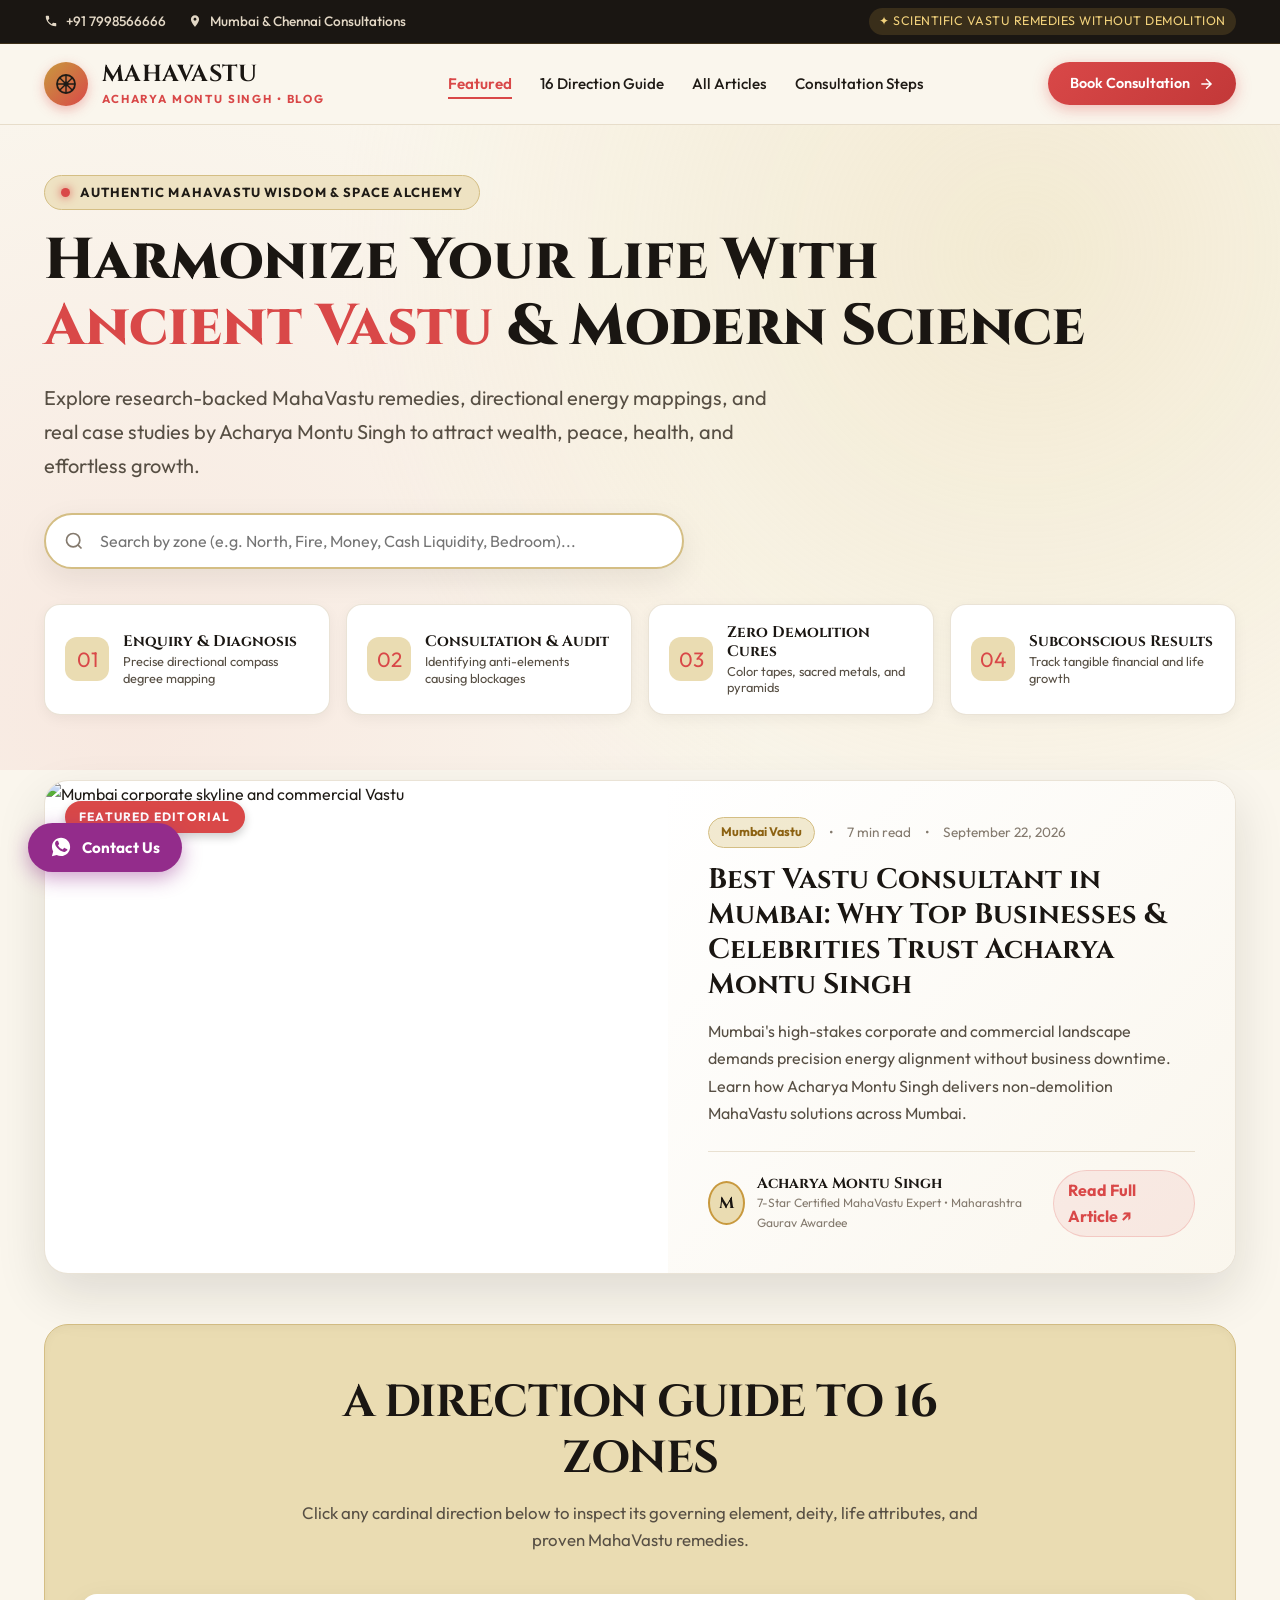
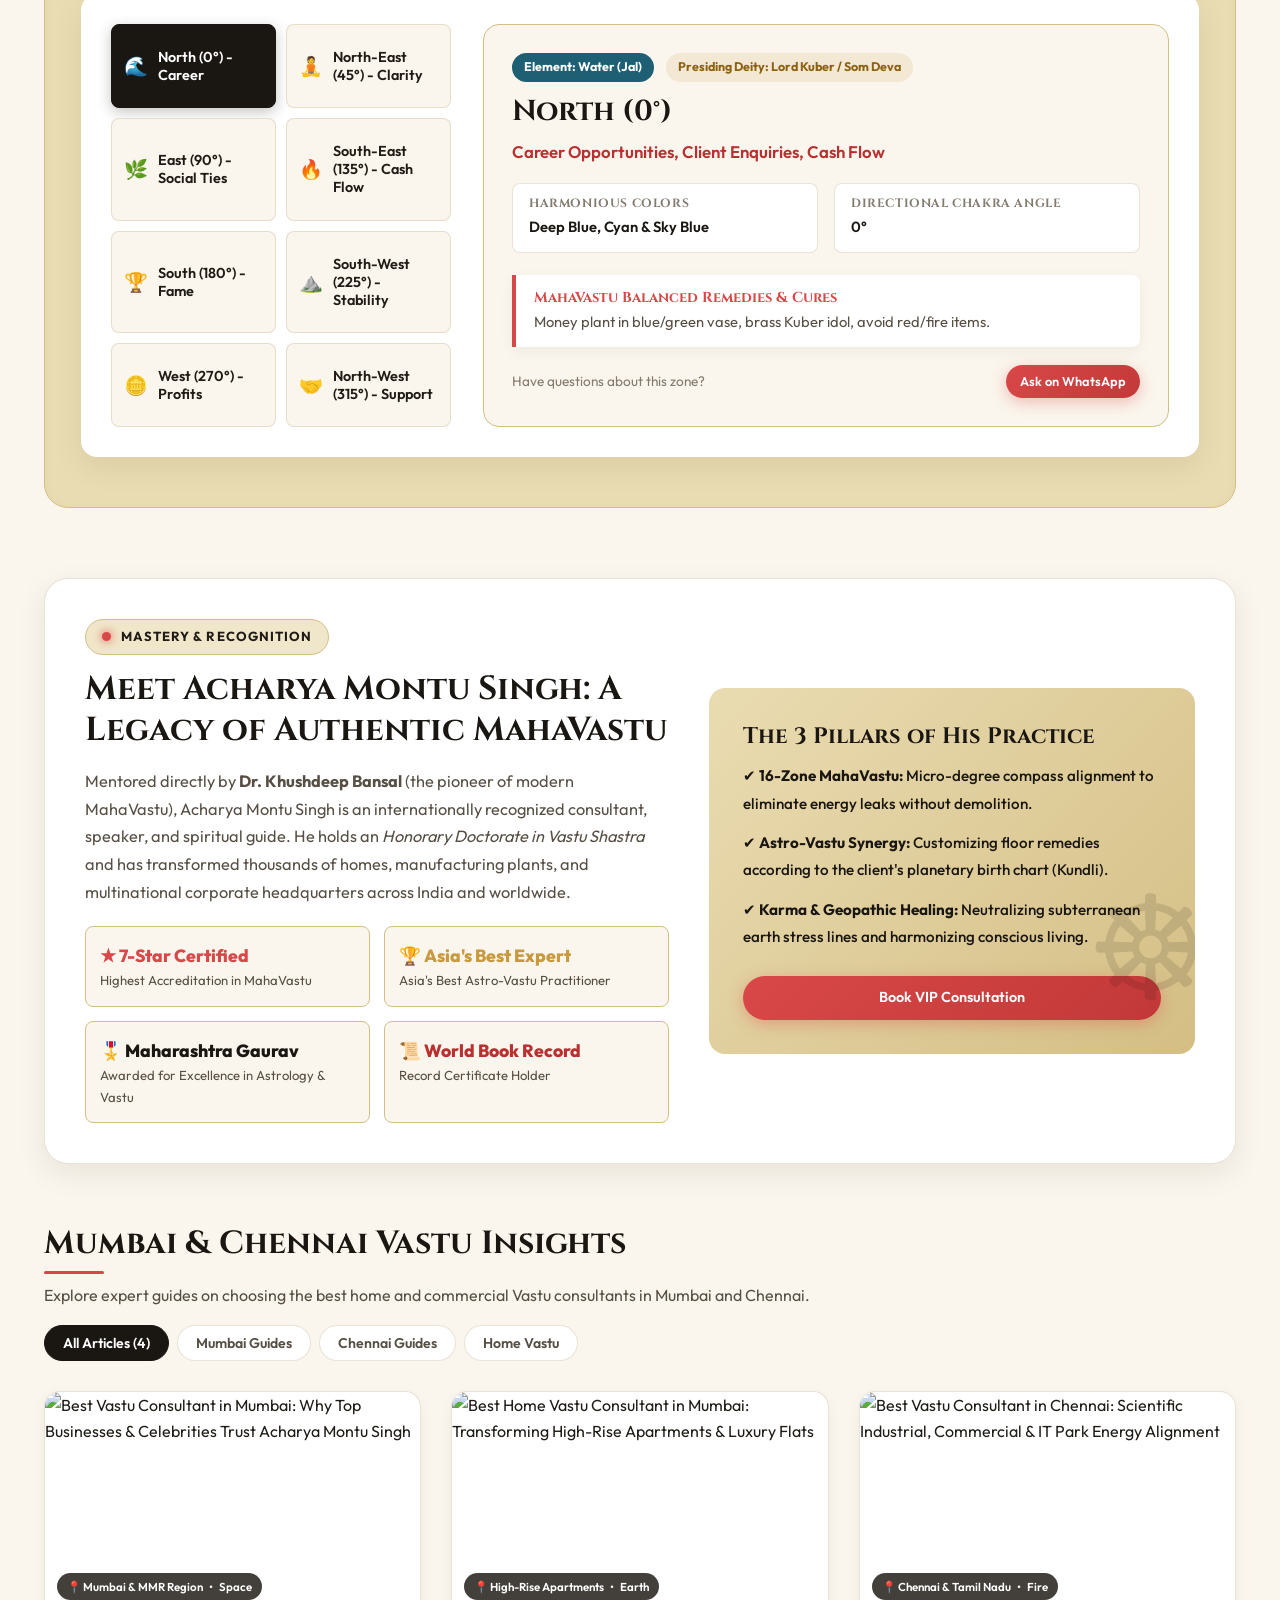
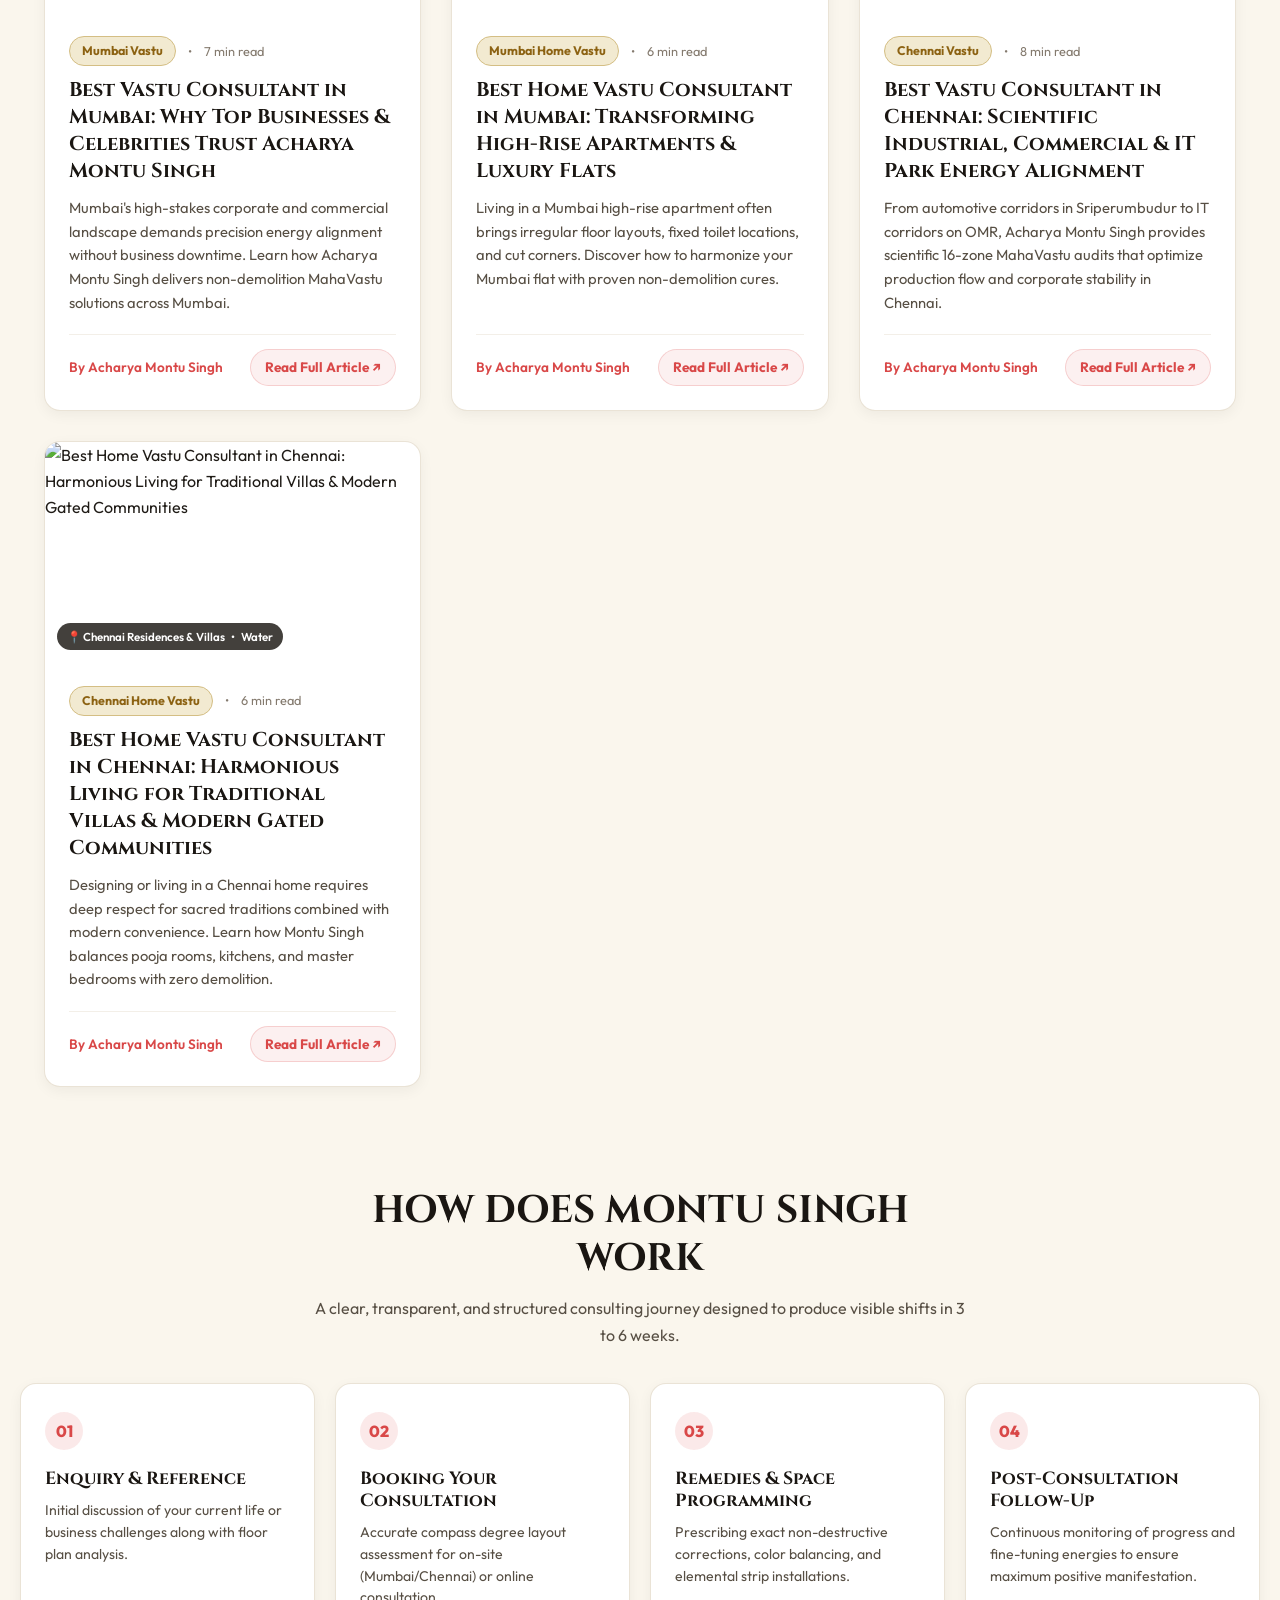
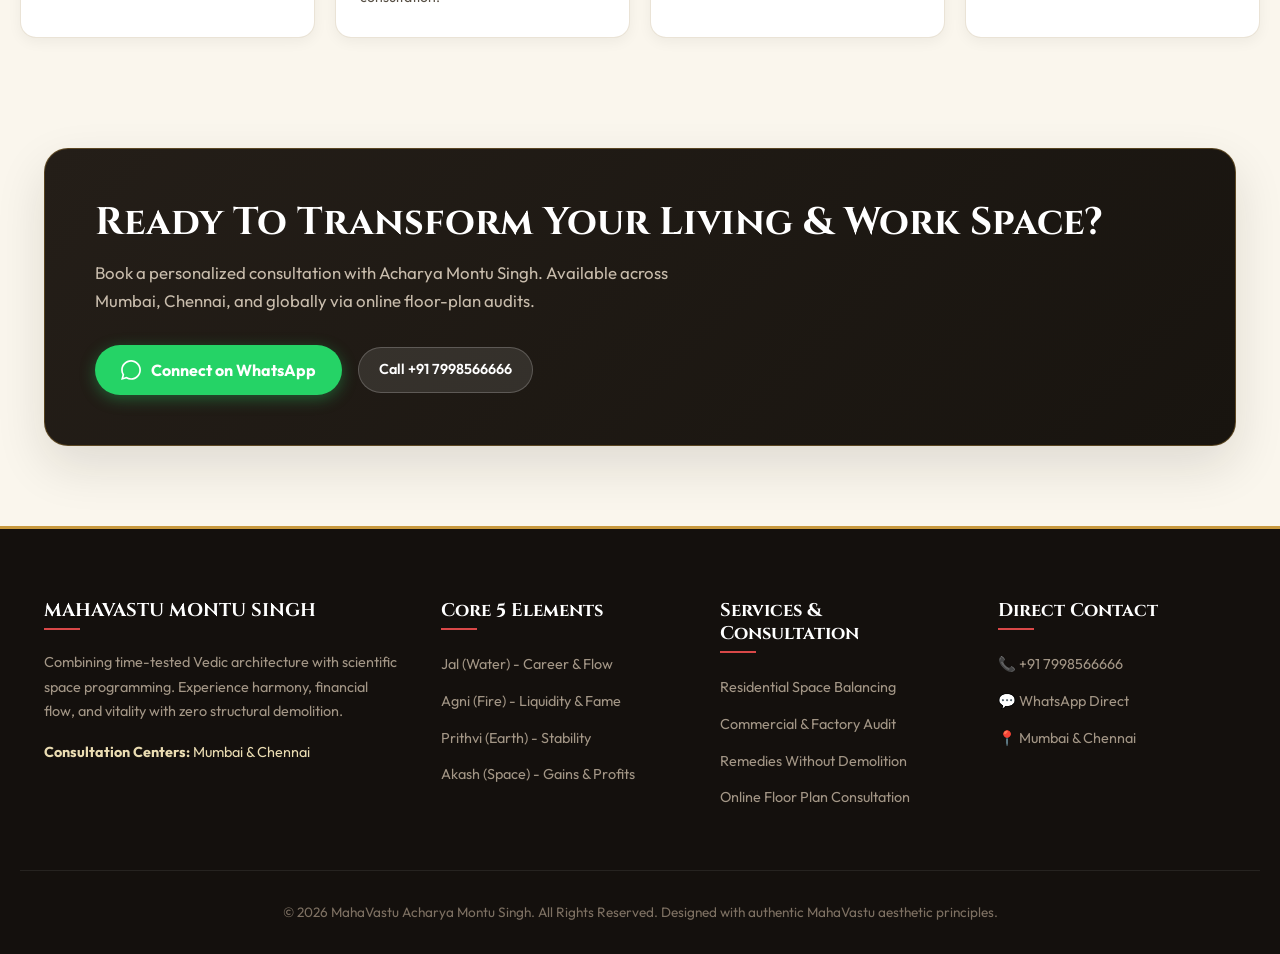
==== index.html @ 1ab229f7 "Update blog with 4 targeted articles: Best Vastu Consultant in Mumbai/Chennai and Best Home Vastu Co" ====
<!DOCTYPE html>
<html lang="en">
<head>
  <meta charset="UTF-8" />
  <meta name="viewport" content="width=device-width, initial-scale=1.0" />
  <title>MahaVastu Insights Blog | Acharya Montu Singh | 16 Zones, 5 Elements & Remedies</title>
  <meta name="description" content="Discover scientific MahaVastu insights, elemental balancing, 16 directional zone guides, and proven remedies without demolition by Acharya Montu Singh." />
  
  <!-- Google Fonts: Cinzel (Vedic/Royal Headings) & Outfit + Roboto (Body Text) -->
  <link rel="preconnect" href="https://fonts.googleapis.com">
  <link rel="preconnect" href="https://fonts.gstatic.com" crossorigin>
  <link href="https://fonts.googleapis.com/css2?family=Cinzel:wght@500;600;700;800&family=Outfit:wght@300;400;500;600;700&family=Roboto:wght@400;500;700&display=swap" rel="stylesheet">
  
  <!-- Stylesheet with exact MahaVastu palette -->
  <link rel="stylesheet" href="css/style.css">
</head>
<body>

  <!-- Top Announcement & Quick Contact Bar (Matching website numbers & locations) -->
  <aside class="top-bar" aria-label="Quick contact information">
    <div class="container top-bar-inner">
      <div class="top-contacts">
        <a href="tel:+917998566666" id="topPhoneLink">
          <svg width="14" height="14" viewBox="0 0 24 24" fill="currentColor"><path d="M6.62 10.79c1.44 2.83 3.76 5.14 6.59 6.59l2.2-2.2c.27-.27.67-.36 1.02-.24 1.12.37 2.33.57 3.57.57.55 0 1 .45 1 1V20c0 .55-.45 1-1 1-9.39 0-17-7.61-17-17 0-.55.45-1 1-1h3.5c.55 0 1 .45 1 1 0 1.25.2 2.45.57 3.57.11.35.03.74-.25 1.02l-2.2 2.2z"/></svg>
          +91 7998566666
        </a>
        <span>
          <svg width="14" height="14" viewBox="0 0 24 24" fill="currentColor"><path d="M12 2C8.13 2 5 5.13 5 9c0 5.25 7 13 7 13s7-7.75 7-13c0-3.87-3.13-7-7-7zm0 9.5c-1.38 0-2.5-1.12-2.5-2.5s1.12-2.5 2.5-2.5 2.5 1.12 2.5 2.5-1.12 2.5-2.5 2.5z"/></svg>
          Mumbai &amp; Chennai Consultations
        </span>
      </div>
      <div class="top-badge">
        ✦ Scientific Vastu Remedies Without Demolition
      </div>
    </div>
  </aside>

  <!-- Main Navigation Header -->
  <header class="main-header" id="siteHeader">
    <div class="container header-container">
      <a href="index.html" class="brand-logo-area" aria-label="MahaVastu Montu Singh Home">
        <div class="brand-chakra-icon">
          <!-- Vastu Chakra Icon -->
          <svg viewBox="0 0 24 24">
            <circle cx="12" cy="12" r="9" stroke="currentColor" stroke-width="1.8" fill="none"/>
            <path d="M12 3v18M3 12h18M5.64 5.64l12.72 12.72M5.64 18.36L18.36 5.64" stroke="currentColor" stroke-width="1.4"/>
            <circle cx="12" cy="12" r="2.5" fill="currentColor"/>
          </svg>
        </div>
        <div class="brand-text">
          <h1>MAHAVASTU</h1>
          <span>Acharya Montu Singh • Blog</span>
        </div>
      </a>

      <nav aria-label="Main Navigation">
        <ul class="nav-links">
          <li><a href="#featured" class="active">Featured</a></li>
          <li><a href="#direction-guide">16 Direction Guide</a></li>
          <li><a href="#articles">All Articles</a></li>
          <li><a href="#how-it-works">Consultation Steps</a></li>
        </ul>
      </nav>

      <div class="header-cta-group">
        <a href="https://wa.me/917998566666?text=Hello%20Montu%20Singh%20Sir,%20I%20would%20like%20to%20book%20a%20MahaVastu%20Consultation." target="_blank" class="btn-primary" id="headerConsultBtn">
          <span>Book Consultation</span>
          <svg width="16" height="16" viewBox="0 0 24 24" fill="currentColor"><path d="M5 13h11.86l-5.43 5.43 1.42 1.42L21.14 12l-8.29-8.29-1.42 1.42L16.86 11H5v2z"/></svg>
        </a>
      </div>
    </div>
  </header>

  <main>
    <!-- Hero Section -->
    <section class="hero-section" id="hero">
      <div class="container">
        <div class="hero-badge-wrap">
          <span class="hero-dot"></span>
          <span>Authentic MahaVastu Wisdom &amp; Space Alchemy</span>
        </div>
        
        <h1 class="hero-title">
          Harmonize Your Life With <span>Ancient Vastu</span> &amp; Modern Science
        </h1>
        
        <p class="hero-subtitle">
          Explore research-backed MahaVastu remedies, directional energy mappings, and real case studies by Acharya Montu Singh to attract wealth, peace, health, and effortless growth.
        </p>

        <!-- Search Bar -->
        <div class="hero-search-box">
          <span class="search-icon">
            <svg width="20" height="20" viewBox="0 0 24 24" fill="none" stroke="currentColor" stroke-width="2"><circle cx="11" cy="11" r="8"></circle><line x1="21" y1="21" x2="16.65" y2="16.65"></line></svg>
          </span>
          <input type="search" id="searchInput" placeholder="Search by zone (e.g. North, Fire, Money, Cash Liquidity, Bedroom)..." aria-label="Search articles" />
        </div>

        <!-- 4 Process Pillars (Reflecting Montu Singh's 4-Step Methodology) -->
        <div class="pillars-strip">
          <div class="pillar-card">
            <div class="pillar-icon">01</div>
            <div class="pillar-text">
              <h4>Enquiry &amp; Diagnosis</h4>
              <p>Precise directional compass degree mapping</p>
            </div>
          </div>
          <div class="pillar-card">
            <div class="pillar-icon">02</div>
            <div class="pillar-text">
              <h4>Consultation &amp; Audit</h4>
              <p>Identifying anti-elements causing blockages</p>
            </div>
          </div>
          <div class="pillar-card">
            <div class="pillar-icon">03</div>
            <div class="pillar-text">
              <h4>Zero Demolition Cures</h4>
              <p>Color tapes, sacred metals, and pyramids</p>
            </div>
          </div>
          <div class="pillar-card">
            <div class="pillar-icon">04</div>
            <div class="pillar-text">
              <h4>Subconscious Results</h4>
              <p>Track tangible financial and life growth</p>
            </div>
          </div>
        </div>
      </div>
    </section>

    <!-- Featured Article Section -->
    <section class="container" id="featured" style="padding-top: 10px;">
      <article class="featured-card" onclick="window.open('article.html?id=best-vastu-consultant-in-mumbai', '_blank')" id="featuredArticle">
        <div class="featured-img-wrap">
          <img src="https://images.unsplash.com/photo-1570168007204-dfb528c6958f?auto=format&fit=crop&w=1200&q=80" alt="Mumbai corporate skyline and commercial Vastu" />
          <span class="featured-badge">Featured Editorial</span>
        </div>
        <div class="featured-content">
          <div class="meta-row">
            <span class="category-tag">Mumbai Vastu</span>
            <span>•</span>
            <span>7 min read</span>
            <span>•</span>
            <span>September 22, 2026</span>
          </div>
          <h2 class="featured-title">Best Vastu Consultant in Mumbai: Why Top Businesses &amp; Celebrities Trust Acharya Montu Singh</h2>
          <p class="featured-excerpt">
            Mumbai's high-stakes corporate and commercial landscape demands precision energy alignment without business downtime. Learn how Acharya Montu Singh delivers non-demolition MahaVastu solutions across Mumbai.
          </p>
          <div class="author-bar">
            <div class="author-info">
              <div class="author-avatar">M</div>
              <div class="author-details">
                <h5>Acharya Montu Singh</h5>
                <p>7-Star Certified MahaVastu Expert • Maharashtra Gaurav Awardee</p>
              </div>
            </div>
            <a href="article.html?id=best-vastu-consultant-in-mumbai" target="_blank" class="read-more-btn" onclick="event.stopPropagation()" aria-label="Read featured article">
              Read Full Article ↗
            </a>
          </div>
        </div>
      </article>
    </section>

    <!-- Interactive Direction Guide (Highlight Feature inspired by Montu Singh Site) -->
    <section class="container" id="direction-guide">
      <div class="direction-guide-section">
        <div class="direction-guide-header">
          <h2>A DIRECTION GUIDE TO 16 ZONES</h2>
          <p>Click any cardinal direction below to inspect its governing element, deity, life attributes, and proven MahaVastu remedies.</p>
        </div>

        <div class="direction-explorer">
          <!-- Zone Selection Buttons -->
          <div class="zone-selector-grid">
            <button class="zone-btn active" data-zone="north">
              <span class="zone-icon">🌊</span>
              <span>North (0°) - Career</span>
            </button>
            <button class="zone-btn" data-zone="north-east">
              <span class="zone-icon">🧘</span>
              <span>North-East (45°) - Clarity</span>
            </button>
            <button class="zone-btn" data-zone="east">
              <span class="zone-icon">🌿</span>
              <span>East (90°) - Social Ties</span>
            </button>
            <button class="zone-btn" data-zone="south-east">
              <span class="zone-icon">🔥</span>
              <span>South-East (135°) - Cash Flow</span>
            </button>
            <button class="zone-btn" data-zone="south">
              <span class="zone-icon">🏆</span>
              <span>South (180°) - Fame</span>
            </button>
            <button class="zone-btn" data-zone="south-west">
              <span class="zone-icon">⛰️</span>
              <span>South-West (225°) - Stability</span>
            </button>
            <button class="zone-btn" data-zone="west">
              <span class="zone-icon">🪙</span>
              <span>West (270°) - Profits</span>
            </button>
            <button class="zone-btn" data-zone="north-west">
              <span class="zone-icon">🤝</span>
              <span>North-West (315°) - Support</span>
            </button>
          </div>

          <!-- Zone Detail Info Box -->
          <div class="zone-detail-panel" id="zoneDetailPanel">
            <!-- Dynamically populated by JS -->
          </div>
        </div>
      </div>
    </section>

    <!-- Montu Singh Credentials & Awards Section (New Google Search Insights) -->
    <section class="container" style="margin: 45px auto 60px;">
      <div style="background: #FFF; border: 1px solid var(--mv-border); border-radius: var(--mv-radius-lg); padding: 40px; box-shadow: var(--mv-shadow-md); display: grid; grid-template-columns: 1.2fr 1fr; gap: 40px; align-items: center;">
        <div>
          <div class="hero-badge-wrap" style="margin-bottom: 14px;">
            <span class="hero-dot"></span>
            <span>Mastery &amp; Recognition</span>
          </div>
          <h2 style="font-size: clamp(1.8rem, 2.6vw, 2.4rem); margin-bottom: 16px; color: var(--mv-dark);">
            Meet Acharya Montu Singh: A Legacy of Authentic MahaVastu
          </h2>
          <p style="color: var(--mv-text-secondary); font-size: 1.02rem; line-height: 1.7; margin-bottom: 20px;">
            Mentored directly by <strong>Dr. Khushdeep Bansal</strong> (the pioneer of modern MahaVastu), Acharya Montu Singh is an internationally recognized consultant, speaker, and spiritual guide. He holds an <em>Honorary Doctorate in Vastu Shastra</em> and has transformed thousands of homes, manufacturing plants, and multinational corporate headquarters across India and worldwide.
          </p>
          <div style="display: grid; grid-template-columns: repeat(2, 1fr); gap: 14px;">
            <div style="background: var(--mv-cream); padding: 14px; border-radius: 8px; border: 1px solid var(--mv-sand-dark);">
              <div style="font-weight: 800; color: var(--mv-red); font-size: 1.1rem;">★ 7-Star Certified</div>
              <div style="font-size: 0.82rem; color: var(--mv-text-secondary);">Highest Accreditation in MahaVastu</div>
            </div>
            <div style="background: var(--mv-cream); padding: 14px; border-radius: 8px; border: 1px solid var(--mv-sand-dark);">
              <div style="font-weight: 800; color: var(--mv-gold); font-size: 1.1rem;">🏆 Asia's Best Expert</div>
              <div style="font-size: 0.82rem; color: var(--mv-text-secondary);">Asia's Best Astro-Vastu Practitioner</div>
            </div>
            <div style="background: var(--mv-cream); padding: 14px; border-radius: 8px; border: 1px solid var(--mv-sand-dark);">
              <div style="font-weight: 800; color: var(--mv-dark); font-size: 1.1rem;">🎖️ Maharashtra Gaurav</div>
              <div style="font-size: 0.82rem; color: var(--mv-text-secondary);">Awarded for Excellence in Astrology &amp; Vastu</div>
            </div>
            <div style="background: var(--mv-cream); padding: 14px; border-radius: 8px; border: 1px solid var(--mv-sand-dark);">
              <div style="font-weight: 800; color: var(--mv-red-dark); font-size: 1.1rem;">📜 World Book Record</div>
              <div style="font-size: 0.82rem; color: var(--mv-text-secondary);">Record Certificate Holder</div>
            </div>
          </div>
        </div>
        <div style="background: linear-gradient(135deg, var(--mv-sand), var(--mv-sand-dark)); border-radius: var(--mv-radius-md); padding: 34px; color: var(--mv-dark); position: relative; overflow: hidden;">
          <div style="position: absolute; right: -20px; bottom: -20px; font-size: 9rem; opacity: 0.12; font-family: 'Cinzel', serif;">☸</div>
          <h3 style="font-size: 1.4rem; margin-bottom: 12px; color: var(--mv-dark);">The 3 Pillars of His Practice</h3>
          <ul style="list-style: none; padding: 0; line-height: 1.8; font-size: 0.95rem; font-weight: 500;">
            <li style="margin-bottom: 12px;">✔ <strong>16-Zone MahaVastu:</strong> Micro-degree compass alignment to eliminate energy leaks without demolition.</li>
            <li style="margin-bottom: 12px;">✔ <strong>Astro-Vastu Synergy:</strong> Customizing floor remedies according to the client's planetary birth chart (Kundli).</li>
            <li style="margin-bottom: 12px;">✔ <strong>Karma &amp; Geopathic Healing:</strong> Neutralizing subterranean earth stress lines and harmonizing conscious living.</li>
          </ul>
          <a href="https://wa.me/917998566666?text=Hello%20Dr.%20Montu%20Singh%20Sir,%20I%20want%20to%20consult%20for%20my%20property." target="_blank" class="btn-primary" style="margin-top: 14px; width: 100%; justify-content: center;">
            Book VIP Consultation
          </a>
        </div>
      </div>
    </section>

    <!-- Blog Articles Grid Section -->
    <section class="container filter-section" id="articles">
      <div class="section-head">
        <div>
          <h2 class="section-title">Mumbai &amp; Chennai Vastu Insights</h2>
          <p style="color: var(--mv-text-secondary); margin-top: 8px;">Explore expert guides on choosing the best home and commercial Vastu consultants in Mumbai and Chennai.</p>
        </div>
        
        <!-- Filter Tabs -->
        <div class="filter-pills" role="tablist">
          <button class="filter-btn active" data-filter="all">All Articles (4)</button>
          <button class="filter-btn" data-filter="Mumbai">Mumbai Guides</button>
          <button class="filter-btn" data-filter="Chennai">Chennai Guides</button>
          <button class="filter-btn" data-filter="Home">Home Vastu</button>
        </div>
      </div>

      <div class="blog-grid" id="blogGrid">
        <!-- Dynamically rendered via app.js -->
      </div>
    </section>

    <!-- How Montu Singh Works Section -->
    <section class="container how-it-works-section" id="how-it-works">
      <div style="text-align: center; max-width: 650px; margin: 0 auto;">
        <h2 style="font-size: clamp(1.8rem, 3vw, 2.4rem); margin-bottom: 12px;">HOW DOES MONTU SINGH WORK</h2>
        <p style="color: var(--mv-text-secondary);">A clear, transparent, and structured consulting journey designed to produce visible shifts in 3 to 6 weeks.</p>
      </div>

      <div class="process-grid">
        <div class="step-card">
          <div class="step-number">01</div>
          <h4>Enquiry &amp; Reference</h4>
          <p>Initial discussion of your current life or business challenges along with floor plan analysis.</p>
        </div>
        <div class="step-card">
          <div class="step-number">02</div>
          <h4>Booking Your Consultation</h4>
          <p>Accurate compass degree layout assessment for on-site (Mumbai/Chennai) or online consultation.</p>
        </div>
        <div class="step-card">
          <div class="step-number">03</div>
          <h4>Remedies &amp; Space Programming</h4>
          <p>Prescribing exact non-destructive corrections, color balancing, and elemental strip installations.</p>
        </div>
        <div class="step-card">
          <div class="step-number">04</div>
          <h4>Post-Consultation Follow-Up</h4>
          <p>Continuous monitoring of progress and fine-tuning energies to ensure maximum positive manifestation.</p>
        </div>
      </div>
    </section>

    <!-- Consultation CTA Banner -->
    <section class="container">
      <div class="consultation-banner">
        <div class="consult-content">
          <h3>Ready To Transform Your Living &amp; Work Space?</h3>
          <p>Book a personalized consultation with Acharya Montu Singh. Available across Mumbai, Chennai, and globally via online floor-plan audits.</p>
        </div>
        <div class="consult-actions">
          <a href="https://wa.me/917998566666?text=Hi%20Montu%20Singh%20Sir,%20I%20want%20to%20consult%20regarding%20my%20property." target="_blank" class="btn-whatsapp">
            <svg width="20" height="20" viewBox="0 0 24 24" fill="currentColor"><path d="M.057 24l1.687-6.163c-1.041-1.804-1.588-3.849-1.587-5.946.003-6.556 5.338-11.891 11.893-11.891 3.181.001 6.167 1.24 8.413 3.488 2.245 2.248 3.481 5.236 3.48 8.414-.003 6.557-5.338 11.892-11.893 11.892-1.99-.001-3.951-.5-5.688-1.448l-6.305 1.654zm6.597-3.807c1.676.995 3.276 1.591 5.392 1.592 5.448 0 9.886-4.434 9.889-9.885.002-5.462-4.415-9.89-9.881-9.892-5.452 0-9.887 4.434-9.889 9.884-.001 2.225.651 3.891 1.746 5.634l-.999 3.648 3.742-.981z"/></svg>
            Connect on WhatsApp
          </a>
          <a href="tel:+917998566666" class="btn-secondary" style="background: rgba(255,255,255,0.1); color: #FFF; border-color: rgba(255,255,255,0.2);">
            Call +91 7998566666
          </a>
        </div>
      </div>
    </section>
  </main>

  <!-- Floating WhatsApp Quick Button (Faithful to the original site's GetButton widget) -->
  <a href="https://wa.me/917998566666?text=Hello%20Acharya%20Montu%20Singh%20Team" target="_blank" class="floating-contact-btn" id="floatingContact">
    <svg width="22" height="22" viewBox="0 0 24 24" fill="currentColor"><path d="M12.04 2c-5.46 0-9.91 4.45-9.91 9.91 0 1.75.46 3.45 1.32 4.95l-1.4 5.14 5.26-1.38c1.45.79 3.08 1.21 4.73 1.21 5.46 0 9.91-4.45 9.91-9.91 0-5.46-4.45-9.92-9.91-9.92zm5.82 14.07c-.24.68-1.39 1.31-1.92 1.35-.49.04-1.12.06-3.64-.98-3.23-1.34-5.3-4.63-5.46-4.85-.16-.22-1.31-1.74-1.31-3.32 0-1.58.83-2.35 1.12-2.67.3-.32.65-.4 0.87-.4.22 0 .43 0 .62.01.2.01.47-.08.73.56.27.67.92 2.25 1 2.42.08.17.13.37.02.59-.11.22-.17.35-.33.54-.17.2-.35.44-.5.59-.17.17-.34.35-.15.68.19.33.86 1.41 1.84 2.28 1.27 1.13 2.33 1.48 2.66 1.65.33.17.52.14.71-.08.2-.22.84-.98 1.07-1.32.22-.33.45-.28.76-.16.31.11 1.97.93 2.31 1.1.34.17.57.25.65.39.08.14.08.82-.16 1.5z"/></svg>
    <span>Contact Us</span>
  </a>

  <!-- Article Reader Modal -->
  <div class="modal-overlay" id="articleModal" role="dialog" aria-modal="true">
    <div class="modal-container" id="modalContainer">
      <button class="modal-close-btn" id="modalCloseBtn" aria-label="Close article">✕</button>
      <div id="modalArticleBody">
        <!-- Dynamically injected -->
      </div>
    </div>
  </div>

  <!-- Site Footer -->
  <footer class="site-footer">
    <div class="container footer-grid">
      <div class="footer-col">
        <h4>MAHAVASTU MONTU SINGH</h4>
        <p>Combining time-tested Vedic architecture with scientific space programming. Experience harmony, financial flow, and vitality with zero structural demolition.</p>
        <p style="color: var(--mv-sand);"><strong>Consultation Centers:</strong> Mumbai &amp; Chennai</p>
      </div>
      <div class="footer-col">
        <h4>Core 5 Elements</h4>
        <ul class="footer-links">
          <li><a href="#articles" onclick="document.querySelector('[data-filter=Water]').click()">Jal (Water) - Career &amp; Flow</a></li>
          <li><a href="#articles" onclick="document.querySelector('[data-filter=Fire]').click()">Agni (Fire) - Liquidity &amp; Fame</a></li>
          <li><a href="#articles" onclick="document.querySelector('[data-filter=Earth]').click()">Prithvi (Earth) - Stability</a></li>
          <li><a href="#articles" onclick="document.querySelector('[data-filter=Space]').click()">Akash (Space) - Gains &amp; Profits</a></li>
        </ul>
      </div>
      <div class="footer-col">
        <h4>Services &amp; Consultation</h4>
        <ul class="footer-links">
          <li><a href="#">Residential Space Balancing</a></li>
          <li><a href="#">Commercial &amp; Factory Audit</a></li>
          <li><a href="#">Remedies Without Demolition</a></li>
          <li><a href="#">Online Floor Plan Consultation</a></li>
        </ul>
      </div>
      <div class="footer-col">
        <h4>Direct Contact</h4>
        <ul class="footer-links">
          <li><a href="tel:+917998566666">📞 +91 7998566666</a></li>
          <li><a href="https://wa.me/917998566666" target="_blank">💬 WhatsApp Direct</a></li>
          <li><a href="#">📍 Mumbai &amp; Chennai</a></li>
        </ul>
      </div>
    </div>
    <div class="container footer-bottom">
      <p>© 2026 MahaVastu Acharya Montu Singh. All Rights Reserved. Designed with authentic MahaVastu aesthetic principles.</p>
    </div>
  </footer>

  <!-- Scripts -->
  <script src="js/data.js"></script>
  <script src="js/app.js"></script>
</body>
</html>
---- css/style.css ----
/* ==========================================================================
   MAHAVASTU BLOG - LUXURY DESIGN SYSTEM
   Aesthetic Palette inspired by https://www.mahavastumontusingh.com/
   Primary: #EADCB2 (MahaVastu Golden Sand), #F8F4E8 (Warm Cream), #D94848 (Vastu Vermilion/Red)
   Dark/Text: #18140F, #2D261E, #6B5E51
   Gold Accents: #C8993E, #E5BA62
   ========================================================================== */

:root {
  --mv-cream: #FAF6ED;
  --mv-sand: #EADCB2;
  --mv-sand-light: #F4ECCF;
  --mv-sand-dark: #D4BE84;
  --mv-red: #D94848;
  --mv-red-dark: #B93030;
  --mv-red-soft: rgba(217, 72, 72, 0.12);
  --mv-gold: #C8993E;
  --mv-gold-glow: #F2D27C;
  --mv-dark: #1A1612;
  --mv-dark-surface: #241E18;
  --mv-text-primary: #1F1B16;
  --mv-text-secondary: #574F44;
  --mv-text-muted: #847A6E;
  --mv-border: rgba(180, 155, 110, 0.28);
  --mv-border-light: rgba(180, 155, 110, 0.16);
  --mv-card-bg: #FFFFFF;
  --mv-card-glass: rgba(255, 255, 255, 0.88);
  --mv-shadow-sm: 0 4px 14px rgba(26, 22, 18, 0.05);
  --mv-shadow-md: 0 10px 30px rgba(26, 22, 18, 0.08);
  --mv-shadow-lg: 0 20px 50px rgba(26, 22, 18, 0.12);
  --mv-radius-sm: 8px;
  --mv-radius-md: 16px;
  --mv-radius-lg: 24px;
  --mv-radius-full: 9999px;
  --transition: all 0.3s cubic-bezier(0.16, 1, 0.3, 1);
}

/* Reset & Box Sizing */
*, *::before, *::after {
  margin: 0;
  padding: 0;
  box-sizing: border-box;
}

html {
  scroll-behavior: smooth;
  font-size: 16px;
  background-color: var(--mv-cream);
}

body {
  font-family: 'Outfit', 'Roboto', -apple-system, BlinkMacSystemFont, sans-serif;
  color: var(--mv-text-primary);
  background-color: var(--mv-cream);
  line-height: 1.65;
  overflow-x: hidden;
  -webkit-font-smoothing: antialiased;
}

h1, h2, h3, h4, h5, h6 {
  font-family: 'Cinzel', 'Rokkitt', serif;
  color: var(--mv-dark);
  font-weight: 700;
  line-height: 1.25;
}

a {
  text-decoration: none;
  color: inherit;
  transition: var(--transition);
}

img {
  max-width: 100%;
  height: auto;
  display: block;
}

button {
  font-family: inherit;
  cursor: pointer;
  border: none;
  background: none;
  transition: var(--transition);
}

/* Utility Containers */
.container {
  max-width: 1240px;
  margin: 0 auto;
  padding: 0 24px;
}

/* Top Announcement / Contact Bar */
.top-bar {
  background: var(--mv-dark);
  color: #D3C7B5;
  font-size: 0.85rem;
  padding: 8px 0;
  border-bottom: 1px solid rgba(200, 153, 62, 0.2);
}

.top-bar-inner {
  display: flex;
  justify-content: space-between;
  align-items: center;
  flex-wrap: wrap;
  gap: 12px;
}

.top-contacts {
  display: flex;
  align-items: center;
  gap: 22px;
}

.top-contacts a, .top-contacts span {
  display: inline-flex;
  align-items: center;
  gap: 8px;
  color: #E2D7C5;
  font-weight: 500;
}

.top-contacts a:hover {
  color: var(--mv-gold-glow);
}

.top-badge {
  display: inline-flex;
  align-items: center;
  gap: 6px;
  background: rgba(200, 153, 62, 0.18);
  color: var(--mv-gold-glow);
  padding: 3px 10px;
  border-radius: var(--mv-radius-full);
  font-size: 0.78rem;
  letter-spacing: 0.04em;
  text-transform: uppercase;
}

/* Main Site Header */
.main-header {
  position: sticky;
  top: 0;
  z-index: 100;
  background: rgba(250, 246, 237, 0.94);
  backdrop-filter: blur(14px);
  border-bottom: 1px solid var(--mv-border);
  transition: var(--transition);
}

.main-header.scrolled {
  box-shadow: var(--mv-shadow-md);
  background: rgba(250, 246, 237, 0.98);
}

.header-container {
  display: flex;
  align-items: center;
  justify-content: space-between;
  padding: 16px 24px;
}

.brand-logo-area {
  display: flex;
  align-items: center;
  gap: 14px;
}

.brand-chakra-icon {
  width: 44px;
  height: 44px;
  background: linear-gradient(135deg, var(--mv-gold), var(--mv-red));
  border-radius: 50%;
  display: flex;
  align-items: center;
  justify-content: center;
  box-shadow: 0 4px 12px rgba(217, 72, 72, 0.35);
  animation: slowPulse 6s ease-in-out infinite;
}

@keyframes slowPulse {
  0%, 100% { transform: scale(1) rotate(0deg); }
  50% { transform: scale(1.04) rotate(180deg); }
}

.brand-chakra-icon svg {
  width: 24px;
  height: 24px;
  fill: #FFF;
}

.brand-text h1 {
  font-size: 1.45rem;
  letter-spacing: 0.02em;
  margin: 0;
  color: var(--mv-dark);
}

.brand-text span {
  display: block;
  font-size: 0.72rem;
  font-family: 'Outfit', sans-serif;
  letter-spacing: 0.16em;
  text-transform: uppercase;
  color: var(--mv-red);
  font-weight: 700;
}

/* Navigation */
.nav-links {
  display: flex;
  align-items: center;
  gap: 28px;
  list-style: none;
}

.nav-links a {
  font-size: 0.95rem;
  font-weight: 500;
  color: var(--mv-text-primary);
  position: relative;
  padding: 6px 0;
}

.nav-links a::after {
  content: "";
  position: absolute;
  bottom: 0;
  left: 0;
  width: 0;
  height: 2px;
  background: var(--mv-red);
  transition: width 0.3s ease;
}

.nav-links a:hover::after,
.nav-links a.active::after {
  width: 100%;
}

.nav-links a.active {
  color: var(--mv-red);
  font-weight: 600;
}

.header-cta-group {
  display: flex;
  align-items: center;
  gap: 14px;
}

.btn-primary {
  background: linear-gradient(135deg, var(--mv-red), #C23838);
  color: #FFFFFF !important;
  font-weight: 600;
  font-size: 0.9rem;
  padding: 10px 22px;
  border-radius: var(--mv-radius-full);
  display: inline-flex;
  align-items: center;
  gap: 8px;
  box-shadow: 0 4px 15px rgba(217, 72, 72, 0.35);
  transition: var(--transition);
}

.btn-primary:hover {
  background: linear-gradient(135deg, #B93030, #9B2424);
  transform: translateY(-2px);
  box-shadow: 0 8px 22px rgba(217, 72, 72, 0.45);
}

.btn-secondary {
  background: var(--mv-sand);
  color: var(--mv-dark);
  font-weight: 600;
  font-size: 0.9rem;
  padding: 10px 20px;
  border-radius: var(--mv-radius-full);
  display: inline-flex;
  align-items: center;
  gap: 8px;
  border: 1px solid var(--mv-sand-dark);
  transition: var(--transition);
}

.btn-secondary:hover {
  background: var(--mv-sand-dark);
  transform: translateY(-2px);
}

.mobile-menu-btn {
  display: none;
  font-size: 1.5rem;
  color: var(--mv-dark);
}

/* Hero Section */
.hero-section {
  padding: 50px 0 35px;
  position: relative;
  background: radial-gradient(circle at 80% 20%, rgba(234, 220, 178, 0.45) 0%, transparent 60%),
              radial-gradient(circle at 10% 90%, rgba(217, 72, 72, 0.08) 0%, transparent 50%);
}

.hero-badge-wrap {
  display: inline-flex;
  align-items: center;
  gap: 10px;
  background: rgba(234, 220, 178, 0.7);
  border: 1px solid var(--mv-sand-dark);
  padding: 6px 16px;
  border-radius: var(--mv-radius-full);
  margin-bottom: 18px;
}

.hero-dot {
  width: 9px;
  height: 9px;
  border-radius: 50%;
  background: var(--mv-red);
  box-shadow: 0 0 10px var(--mv-red);
}

.hero-badge-wrap span {
  font-size: 0.82rem;
  font-weight: 700;
  letter-spacing: 0.08em;
  text-transform: uppercase;
  color: var(--mv-text-primary);
}

.hero-title {
  font-size: clamp(2.2rem, 4.5vw, 3.8rem);
  font-weight: 800;
  line-height: 1.15;
  color: var(--mv-dark);
  margin-bottom: 20px;
}

.hero-title span {
  color: var(--mv-red);
  position: relative;
  display: inline-block;
}

.hero-subtitle {
  font-size: clamp(1.05rem, 1.8vw, 1.25rem);
  color: var(--mv-text-secondary);
  max-width: 760px;
  line-height: 1.7;
  margin-bottom: 30px;
}

/* Search and Quick Filters in Hero */
.hero-search-box {
  max-width: 640px;
  position: relative;
  margin-bottom: 35px;
}

.hero-search-box input {
  width: 100%;
  padding: 16px 24px 16px 54px;
  font-size: 1rem;
  background: #FFF;
  border: 2px solid var(--mv-sand-dark);
  border-radius: var(--mv-radius-full);
  box-shadow: var(--mv-shadow-md);
  outline: none;
  font-family: inherit;
  transition: var(--transition);
}

.hero-search-box input:focus {
  border-color: var(--mv-red);
  box-shadow: 0 8px 25px rgba(217, 72, 72, 0.15);
}

.hero-search-box .search-icon {
  position: absolute;
  left: 20px;
  top: 50%;
  transform: translateY(-50%);
  color: var(--mv-text-muted);
  display: flex;
}

/* 4 Core Pillars Strip (from Montu Singh site structure) */
.pillars-strip {
  display: grid;
  grid-template-columns: repeat(auto-fit, minmax(240px, 1fr));
  gap: 16px;
  margin: 35px 0 20px;
}

.pillar-card {
  background: #FFFFFF;
  border: 1px solid var(--mv-border);
  padding: 18px 20px;
  border-radius: var(--mv-radius-md);
  display: flex;
  align-items: center;
  gap: 14px;
  box-shadow: var(--mv-shadow-sm);
  transition: var(--transition);
}

.pillar-card:hover {
  transform: translateY(-3px);
  border-color: var(--mv-sand-dark);
  box-shadow: var(--mv-shadow-md);
}

.pillar-icon {
  width: 44px;
  height: 44px;
  min-width: 44px;
  border-radius: 12px;
  background: var(--mv-sand);
  display: flex;
  align-items: center;
  justify-content: center;
  font-size: 1.3rem;
  color: var(--mv-red);
}

.pillar-text h4 {
  font-size: 0.95rem;
  font-weight: 700;
  margin-bottom: 2px;
}

.pillar-text p {
  font-size: 0.8rem;
  color: var(--mv-text-secondary);
  line-height: 1.3;
}

/* Featured Article Banner */
.featured-card {
  background: #FFFFFF;
  border: 1px solid var(--mv-border);
  border-radius: var(--mv-radius-lg);
  overflow: hidden;
  box-shadow: var(--mv-shadow-lg);
  display: grid;
  grid-template-columns: 1.1fr 1fr;
  margin-bottom: 50px;
  position: relative;
  transition: var(--transition);
}

.featured-card:hover {
  border-color: var(--mv-gold);
}

.featured-img-wrap {
  position: relative;
  overflow: hidden;
  min-height: 380px;
}

.featured-img-wrap img {
  width: 100%;
  height: 100%;
  object-fit: cover;
  transition: transform 0.6s cubic-bezier(0.16, 1, 0.3, 1);
}

.featured-card:hover .featured-img-wrap img {
  transform: scale(1.04);
}

.featured-badge {
  position: absolute;
  top: 20px;
  left: 20px;
  background: var(--mv-red);
  color: #FFF;
  font-weight: 700;
  font-size: 0.75rem;
  letter-spacing: 0.1em;
  text-transform: uppercase;
  padding: 6px 14px;
  border-radius: var(--mv-radius-full);
  box-shadow: 0 4px 10px rgba(0, 0, 0, 0.2);
}

.featured-content {
  padding: 36px 40px;
  display: flex;
  flex-direction: column;
  justify-content: center;
  background: linear-gradient(135deg, #FFFFFF, var(--mv-cream));
}

.meta-row {
  display: flex;
  align-items: center;
  gap: 14px;
  font-size: 0.85rem;
  color: var(--mv-text-muted);
  margin-bottom: 14px;
}

.category-tag {
  background: rgba(234, 220, 178, 0.6);
  color: #8C6212;
  font-weight: 700;
  font-size: 0.78rem;
  padding: 4px 12px;
  border-radius: var(--mv-radius-full);
  border: 1px solid var(--mv-sand-dark);
}

.featured-title {
  font-size: clamp(1.4rem, 2.2vw, 2rem);
  font-weight: 700;
  margin-bottom: 16px;
  color: var(--mv-dark);
  cursor: pointer;
  transition: color 0.2s ease;
}

.featured-title:hover {
  color: var(--mv-red);
}

.featured-excerpt {
  color: var(--mv-text-secondary);
  font-size: 1rem;
  line-height: 1.7;
  margin-bottom: 24px;
}

.author-bar {
  display: flex;
  align-items: center;
  justify-content: space-between;
  padding-top: 18px;
  border-top: 1px solid var(--mv-border);
}

.author-info {
  display: flex;
  align-items: center;
  gap: 12px;
}

.author-avatar {
  width: 44px;
  height: 44px;
  border-radius: 50%;
  background: var(--mv-sand);
  border: 2px solid var(--mv-gold);
  display: flex;
  align-items: center;
  justify-content: center;
  font-weight: 700;
  color: var(--mv-dark);
  font-family: 'Cinzel', serif;
}

.author-details h5 {
  font-size: 0.95rem;
  margin: 0;
  color: var(--mv-dark);
}

.author-details p {
  font-size: 0.75rem;
  color: var(--mv-text-muted);
  margin: 0;
}

/* Category Filter Tabs */
.filter-section {
  margin-bottom: 35px;
}

.section-head {
  display: flex;
  justify-content: space-between;
  align-items: flex-end;
  margin-bottom: 24px;
  flex-wrap: wrap;
  gap: 16px;
}

.section-title {
  font-size: clamp(1.6rem, 2.5vw, 2.2rem);
  position: relative;
  padding-bottom: 10px;
}

.section-title::after {
  content: "";
  position: absolute;
  bottom: 0;
  left: 0;
  width: 60px;
  height: 3px;
  background: var(--mv-red);
  border-radius: 2px;
}

.filter-pills {
  display: flex;
  align-items: center;
  gap: 8px;
  overflow-x: auto;
  padding-bottom: 6px;
}

.filter-btn {
  padding: 8px 18px;
  font-size: 0.88rem;
  font-weight: 600;
  color: var(--mv-text-secondary);
  background: #FFF;
  border: 1px solid var(--mv-border);
  border-radius: var(--mv-radius-full);
  white-space: nowrap;
}

.filter-btn:hover {
  background: var(--mv-sand-light);
  color: var(--mv-dark);
}

.filter-btn.active {
  background: var(--mv-dark);
  color: #FFF;
  border-color: var(--mv-dark);
}

/* Blog Cards Grid */
.blog-grid {
  display: grid;
  grid-template-columns: repeat(auto-fill, minmax(350px, 1fr));
  gap: 30px;
  margin-bottom: 60px;
}

.blog-card {
  background: #FFFFFF;
  border: 1px solid var(--mv-border);
  border-radius: var(--mv-radius-md);
  overflow: hidden;
  box-shadow: var(--mv-shadow-sm);
  display: flex;
  flex-direction: column;
  transition: var(--transition);
  cursor: pointer;
}

.blog-card:hover {
  transform: translateY(-6px);
  box-shadow: var(--mv-shadow-lg);
  border-color: var(--mv-sand-dark);
}

.card-img-wrap {
  position: relative;
  height: 220px;
  overflow: hidden;
}

.card-img-wrap img {
  width: 100%;
  height: 100%;
  object-fit: cover;
  transition: transform 0.5s ease;
}

.blog-card:hover .card-img-wrap img {
  transform: scale(1.06);
}

.card-zone-tag {
  position: absolute;
  bottom: 12px;
  left: 12px;
  background: rgba(26, 22, 18, 0.82);
  color: #FFF;
  font-size: 0.72rem;
  font-weight: 600;
  padding: 4px 10px;
  border-radius: var(--mv-radius-full);
  backdrop-filter: blur(6px);
  display: flex;
  align-items: center;
  gap: 6px;
}

.card-body {
  padding: 24px;
  display: flex;
  flex-direction: column;
  flex: 1;
}

.card-meta {
  display: flex;
  align-items: center;
  gap: 12px;
  font-size: 0.8rem;
  color: var(--mv-text-muted);
  margin-bottom: 10px;
}

.card-title {
  font-size: 1.25rem;
  font-weight: 700;
  line-height: 1.35;
  margin-bottom: 12px;
  color: var(--mv-dark);
  transition: color 0.2s ease;
}

.blog-card:hover .card-title {
  color: var(--mv-red);
}

.card-excerpt {
  color: var(--mv-text-secondary);
  font-size: 0.92rem;
  line-height: 1.6;
  margin-bottom: 20px;
  flex-grow: 1;
}

.card-footer {
  display: flex;
  align-items: center;
  justify-content: space-between;
  padding-top: 14px;
  border-top: 1px solid var(--mv-border-light);
  font-size: 0.85rem;
  font-weight: 600;
  color: var(--mv-red);
}

.read-more-btn {
  display: inline-flex;
  align-items: center;
  gap: 6px;
  background: rgba(217, 72, 72, 0.08);
  color: var(--mv-red);
  padding: 6px 14px;
  border-radius: var(--mv-radius-full);
  font-weight: 700;
  border: 1px solid rgba(217, 72, 72, 0.2);
  transition: var(--transition);
}

.read-more-btn:hover {
  background: var(--mv-red);
  color: #FFF;
  transform: translateX(3px);
}

/* Interactive Direction Guide (A signature element from Montu Singh page) */
.direction-guide-section {
  background: #EADCB2;
  border-radius: var(--mv-radius-lg);
  padding: 50px 36px;
  margin-bottom: 70px;
  border: 1px solid var(--mv-sand-dark);
  box-shadow: inset 0 2px 10px rgba(0, 0, 0, 0.03);
}

.direction-guide-header {
  text-align: center;
  max-width: 700px;
  margin: 0 auto 40px;
}

.direction-guide-header h2 {
  font-size: clamp(2rem, 3.5vw, 2.8rem);
  letter-spacing: -0.02em;
  margin-bottom: 12px;
}

.direction-guide-header p {
  color: var(--mv-text-secondary);
  font-size: 1.05rem;
}

.direction-explorer {
  display: grid;
  grid-template-columns: 340px 1fr;
  gap: 32px;
  background: #FFFFFF;
  border-radius: var(--mv-radius-md);
  padding: 30px;
  box-shadow: var(--mv-shadow-md);
}

/* Compass Zone Selector Buttons */
.zone-selector-grid {
  display: grid;
  grid-template-columns: repeat(2, 1fr);
  gap: 10px;
}

.zone-btn {
  padding: 14px 12px;
  background: var(--mv-cream);
  border: 1px solid var(--mv-border);
  border-radius: var(--mv-radius-sm);
  text-align: left;
  display: flex;
  align-items: center;
  gap: 10px;
  font-weight: 600;
  font-size: 0.9rem;
  color: var(--mv-text-primary);
  transition: var(--transition);
}

.zone-btn:hover {
  background: var(--mv-sand);
  border-color: var(--mv-sand-dark);
  transform: translateY(-2px);
}

.zone-btn.active {
  background: var(--mv-dark);
  color: #FFF;
  border-color: var(--mv-dark);
  box-shadow: 0 4px 14px rgba(26, 22, 18, 0.25);
}

.zone-icon {
  font-size: 1.2rem;
}

/* Zone Detail Box */
.zone-detail-panel {
  background: #FAF6ED;
  border: 1px solid var(--mv-sand-dark);
  border-radius: var(--mv-radius-md);
  padding: 28px;
  display: flex;
  flex-direction: column;
  justify-content: center;
}

.zone-badge-meta {
  display: flex;
  align-items: center;
  gap: 12px;
  margin-bottom: 12px;
}

.zone-badge-meta .badge-element {
  background: var(--mv-red);
  color: #FFF;
  font-size: 0.78rem;
  font-weight: 700;
  padding: 4px 12px;
  border-radius: var(--mv-radius-full);
}

.zone-badge-meta .badge-deity {
  background: rgba(200, 153, 62, 0.15);
  color: #8C6212;
  font-size: 0.78rem;
  font-weight: 700;
  padding: 4px 12px;
  border-radius: var(--mv-radius-full);
}

.zone-title {
  font-size: 1.8rem;
  margin-bottom: 8px;
  color: var(--mv-dark);
}

.zone-attributes {
  font-size: 1.05rem;
  color: var(--mv-red-dark);
  font-weight: 600;
  margin-bottom: 18px;
}

.zone-info-grid {
  display: grid;
  grid-template-columns: repeat(2, 1fr);
  gap: 16px;
  margin-bottom: 22px;
}

.info-item {
  background: #FFF;
  padding: 12px 16px;
  border-radius: var(--mv-radius-sm);
  border: 1px solid var(--mv-border);
}

.info-item h6 {
  font-size: 0.75rem;
  text-transform: uppercase;
  letter-spacing: 0.05em;
  color: var(--mv-text-muted);
  margin-bottom: 4px;
}

.info-item p {
  font-size: 0.92rem;
  font-weight: 600;
  color: var(--mv-dark);
  margin: 0;
}

.remedy-highlight {
  background: #FFF;
  border-left: 4px solid var(--mv-red);
  padding: 14px 18px;
  border-radius: 0 var(--mv-radius-sm) var(--mv-radius-sm) 0;
  box-shadow: var(--mv-shadow-sm);
}

.remedy-highlight h5 {
  font-size: 0.9rem;
  color: var(--mv-red);
  margin-bottom: 4px;
}

.remedy-highlight p {
  font-size: 0.92rem;
  color: var(--mv-text-secondary);
  line-height: 1.5;
  margin: 0;
}

/* How Does Montu Singh Work (From Source Site) */
.how-it-works-section {
  padding: 40px 0 70px;
}

.process-grid {
  display: grid;
  grid-template-columns: repeat(4, 1fr);
  gap: 20px;
  margin-top: 35px;
}

.step-card {
  background: #FFFFFF;
  border: 1px solid var(--mv-border);
  border-radius: var(--mv-radius-md);
  padding: 28px 24px;
  position: relative;
  box-shadow: var(--mv-shadow-sm);
  transition: var(--transition);
}

.step-card:hover {
  transform: translateY(-4px);
  border-color: var(--mv-red);
  box-shadow: var(--mv-shadow-md);
}

.step-number {
  width: 38px;
  height: 38px;
  border-radius: 50%;
  background: var(--mv-red-soft);
  color: var(--mv-red);
  font-weight: 800;
  display: flex;
  align-items: center;
  justify-content: center;
  margin-bottom: 18px;
  font-size: 1rem;
}

.step-card h4 {
  font-size: 1.1rem;
  margin-bottom: 10px;
  color: var(--mv-dark);
}

.step-card p {
  font-size: 0.88rem;
  color: var(--mv-text-secondary);
  line-height: 1.55;
}

/* Consultation CTA Strip */
.consultation-banner {
  background: linear-gradient(135deg, #241E18 0%, #18140F 100%);
  color: #FFF;
  border-radius: var(--mv-radius-lg);
  padding: 50px;
  margin: 40px 0 80px;
  display: flex;
  align-items: center;
  justify-content: space-between;
  flex-wrap: wrap;
  gap: 30px;
  border: 1px solid rgba(200, 153, 62, 0.35);
  box-shadow: var(--mv-shadow-lg);
}

.consult-content h3 {
  font-size: clamp(1.8rem, 3vw, 2.4rem);
  color: #FFF;
  margin-bottom: 12px;
}

.consult-content p {
  color: #C8BCAC;
  font-size: 1.05rem;
  max-width: 600px;
}

.consult-actions {
  display: flex;
  align-items: center;
  gap: 16px;
  flex-wrap: wrap;
}

.btn-whatsapp {
  background: #25D366;
  color: #FFF !important;
  font-weight: 700;
  padding: 12px 26px;
  border-radius: var(--mv-radius-full);
  display: inline-flex;
  align-items: center;
  gap: 10px;
  box-shadow: 0 4px 15px rgba(37, 211, 102, 0.35);
}

.btn-whatsapp:hover {
  background: #20BA5A;
  transform: translateY(-2px);
}

/* Article Modal Reader */
.modal-overlay {
  position: fixed;
  top: 0;
  left: 0;
  right: 0;
  bottom: 0;
  background: rgba(18, 14, 10, 0.75);
  backdrop-filter: blur(8px);
  z-index: 1000;
  display: flex;
  align-items: center;
  justify-content: center;
  opacity: 0;
  visibility: hidden;
  transition: all 0.3s ease;
  padding: 20px;
}

.modal-overlay.active {
  opacity: 1;
  visibility: visible;
}

.modal-container {
  background: #FFFFFF;
  border-radius: var(--mv-radius-lg);
  max-width: 900px;
  width: 100%;
  max-height: 90vh;
  overflow-y: auto;
  position: relative;
  box-shadow: 0 25px 60px rgba(0, 0, 0, 0.3);
  transform: translateY(20px);
  transition: transform 0.3s cubic-bezier(0.16, 1, 0.3, 1);
}

.modal-overlay.active .modal-container {
  transform: translateY(0);
}

.modal-close-btn {
  position: sticky;
  top: 16px;
  float: right;
  margin-right: 16px;
  z-index: 10;
  width: 40px;
  height: 40px;
  border-radius: 50%;
  background: rgba(26, 22, 18, 0.8);
  color: #FFF;
  display: flex;
  align-items: center;
  justify-content: center;
  font-size: 1.2rem;
  backdrop-filter: blur(4px);
}

.modal-close-btn:hover {
  background: var(--mv-red);
}

.modal-header-img {
  width: 100%;
  height: 340px;
  object-fit: cover;
}

.modal-content-area {
  padding: 40px 48px;
}

.modal-content-area h2 {
  font-size: clamp(1.8rem, 3vw, 2.5rem);
  margin-bottom: 16px;
}

.modal-content-area .article-body {
  font-size: 1.08rem;
  line-height: 1.85;
  color: var(--mv-text-primary);
  margin-top: 24px;
}

.modal-content-area .article-body p {
  margin-bottom: 20px;
}

.modal-content-area .article-body h3 {
  margin: 32px 0 14px;
  font-size: 1.45rem;
}

.modal-content-area .article-body ul {
  margin: 0 0 24px 20px;
}

.modal-content-area .article-body li {
  margin-bottom: 10px;
}

.callout-box {
  background: var(--mv-sand);
  border-left: 5px solid var(--mv-red);
  padding: 20px 24px;
  border-radius: 0 var(--mv-radius-sm) var(--mv-radius-sm) 0;
  margin: 28px 0;
}

.callout-box h4 {
  font-size: 1.05rem;
  margin-bottom: 6px;
  color: var(--mv-dark);
}

.callout-box p {
  margin: 0 !important;
  font-style: italic;
  color: var(--mv-text-primary);
}

/* Floating WhatsApp Quick Contact Button (Matching website) */
.floating-contact-btn {
  position: fixed;
  bottom: 28px;
  left: 28px;
  background: #932C8B; /* Exact color from live Montu Singh site widget */
  color: #FFF;
  border-radius: var(--mv-radius-full);
  padding: 12px 22px;
  display: flex;
  align-items: center;
  gap: 10px;
  box-shadow: 0 6px 20px rgba(147, 44, 139, 0.45);
  z-index: 99;
  font-weight: 700;
  font-size: 0.95rem;
  transition: var(--transition);
}

.floating-contact-btn:hover {
  transform: scale(1.05);
  box-shadow: 0 8px 25px rgba(147, 44, 139, 0.6);
  color: #FFF;
}

/* Footer (Faithful to MahaVastu palette) */
.site-footer {
  background: #14100D;
  color: #A39686;
  padding: 70px 0 30px;
  border-top: 3px solid var(--mv-gold);
}

.footer-grid {
  display: grid;
  grid-template-columns: 1.5fr 1fr 1fr 1fr;
  gap: 40px;
  margin-bottom: 50px;
}

.footer-col h4 {
  color: #FFFFFF;
  font-size: 1.15rem;
  margin-bottom: 20px;
  position: relative;
  padding-bottom: 8px;
}

.footer-col h4::after {
  content: "";
  position: absolute;
  bottom: 0;
  left: 0;
  width: 36px;
  height: 2px;
  background: var(--mv-red);
}

.footer-col p {
  font-size: 0.9rem;
  line-height: 1.7;
  margin-bottom: 16px;
}

.footer-links {
  list-style: none;
}

.footer-links li {
  margin-bottom: 10px;
}

.footer-links a {
  color: #A39686;
  font-size: 0.9rem;
}

.footer-links a:hover {
  color: var(--mv-gold-glow);
  padding-left: 4px;
}

.footer-bottom {
  text-align: center;
  padding-top: 30px;
  border-top: 1px solid rgba(255, 255, 255, 0.08);
  font-size: 0.85rem;
  color: #7D7062;
}

/* Responsive adjustments */
@media (max-width: 1024px) {
  .featured-card {
    grid-template-columns: 1fr;
  }
  .featured-img-wrap {
    min-height: 280px;
  }
  .direction-explorer {
    grid-template-columns: 1fr;
  }
  .process-grid {
    grid-template-columns: repeat(2, 1fr);
  }
  .footer-grid {
    grid-template-columns: 1fr 1fr;
  }
}

@media (max-width: 768px) {
  .top-contacts {
    display: none;
  }
  .nav-links {
    display: none;
  }
  .mobile-menu-btn {
    display: block;
  }
  .blog-grid {
    grid-template-columns: 1fr;
  }
  .process-grid {
    grid-template-columns: 1fr;
  }
  .footer-grid {
    grid-template-columns: 1fr;
  }
  .consultation-banner {
    padding: 30px 24px;
  }
  .modal-content-area {
    padding: 24px 20px;
  }
  .zone-selector-grid {
    grid-template-columns: 1fr;
  }
}
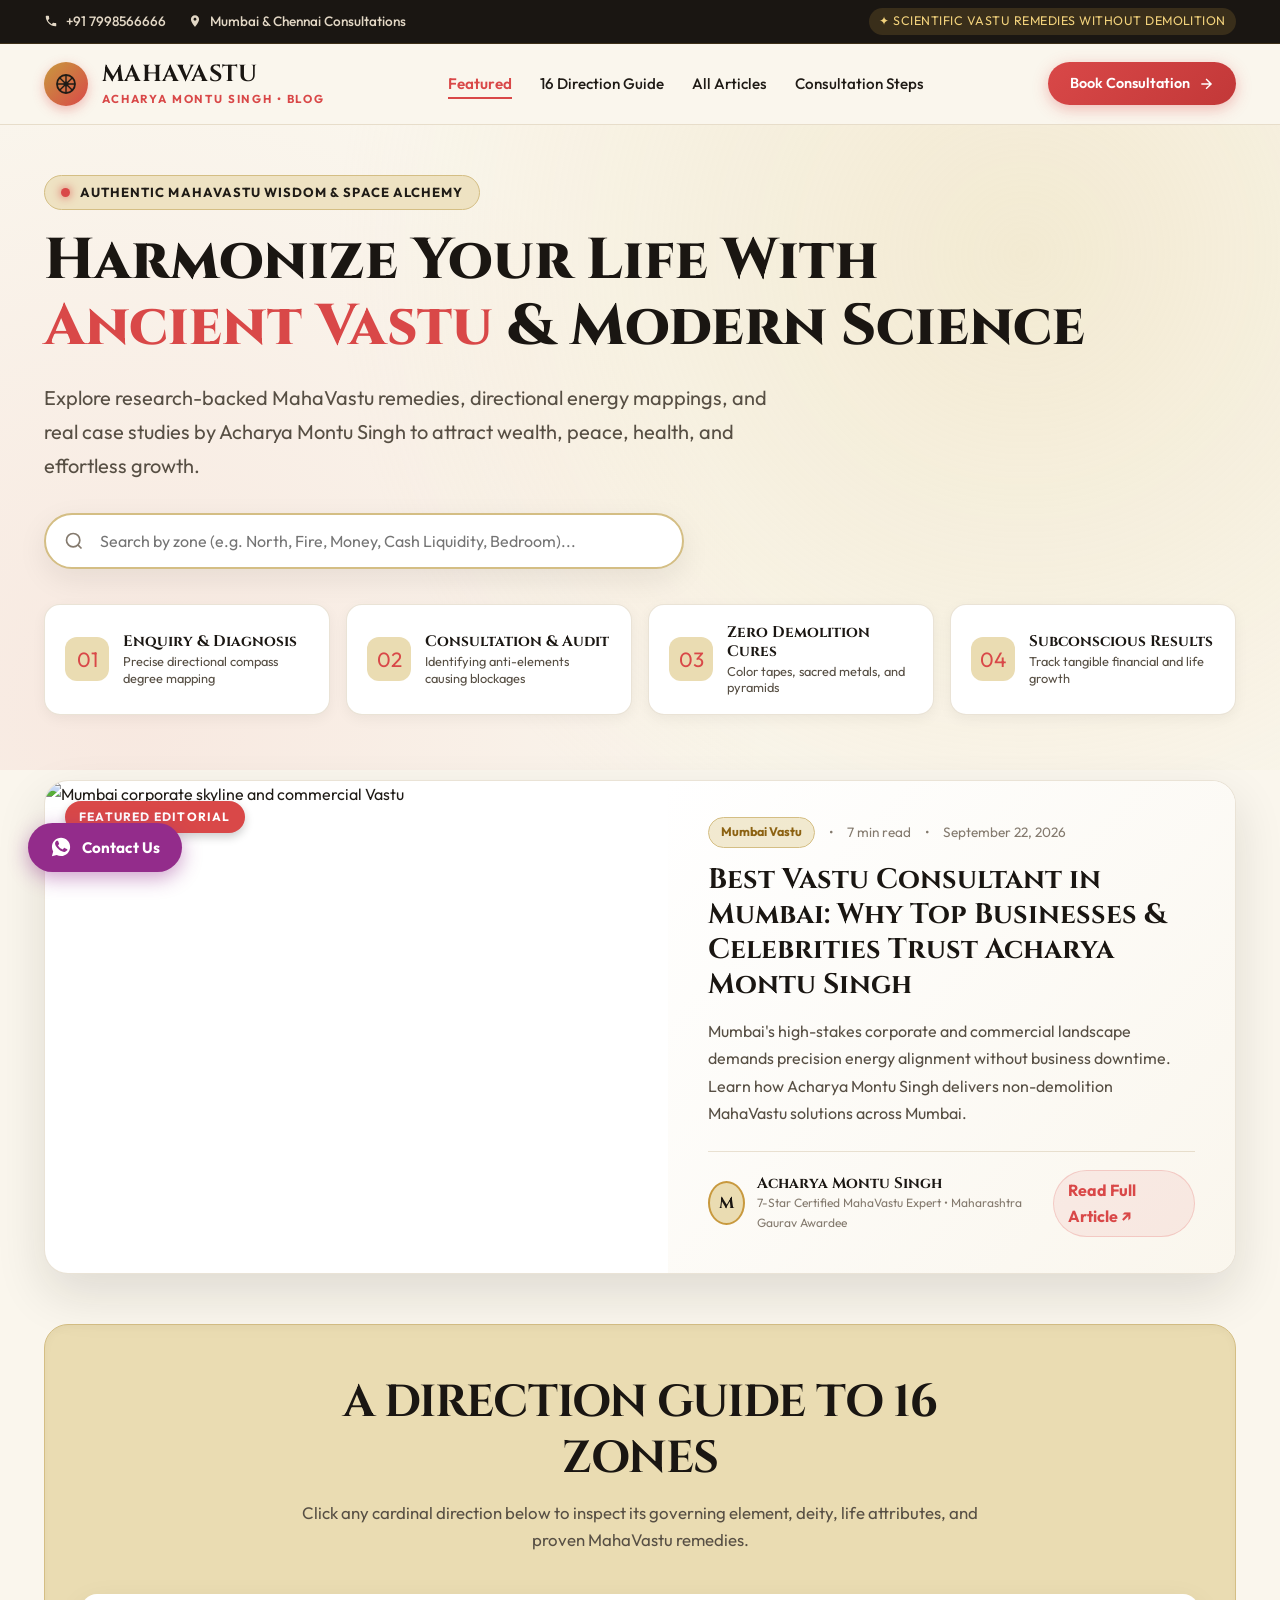
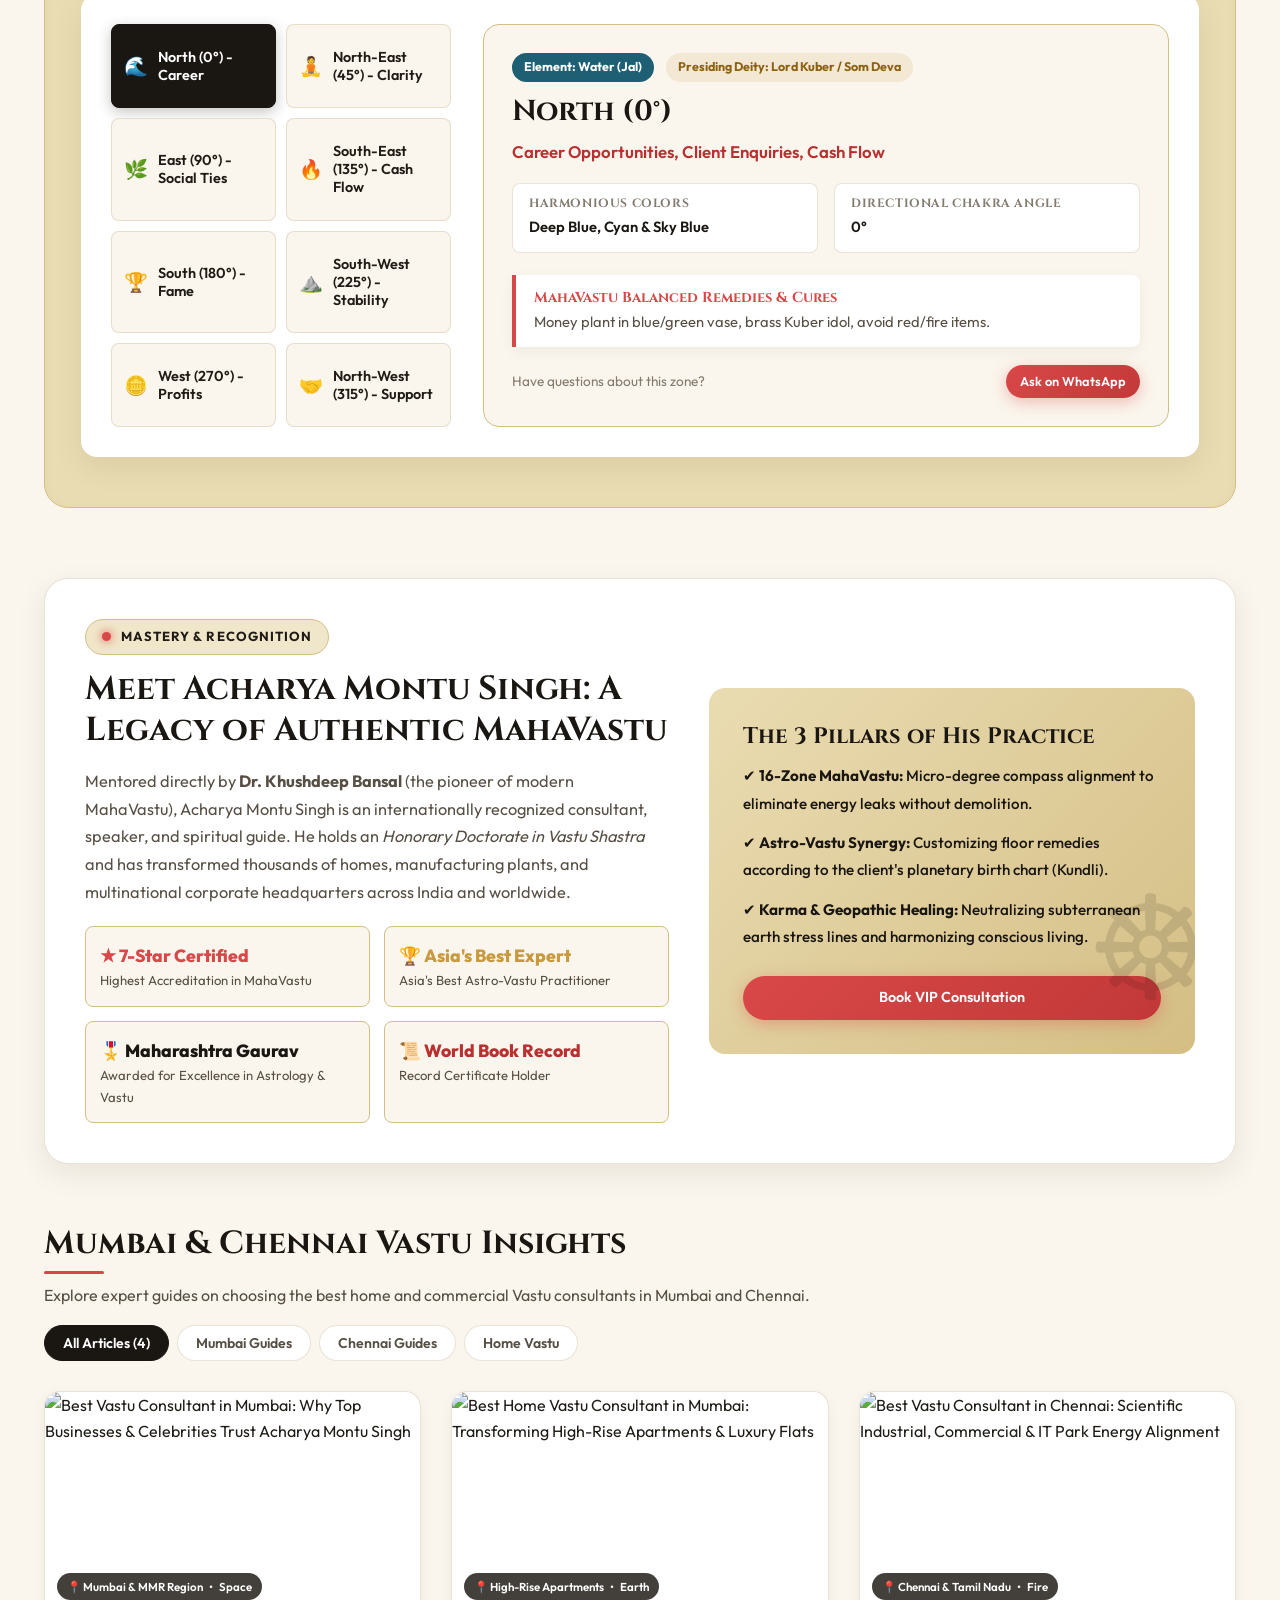
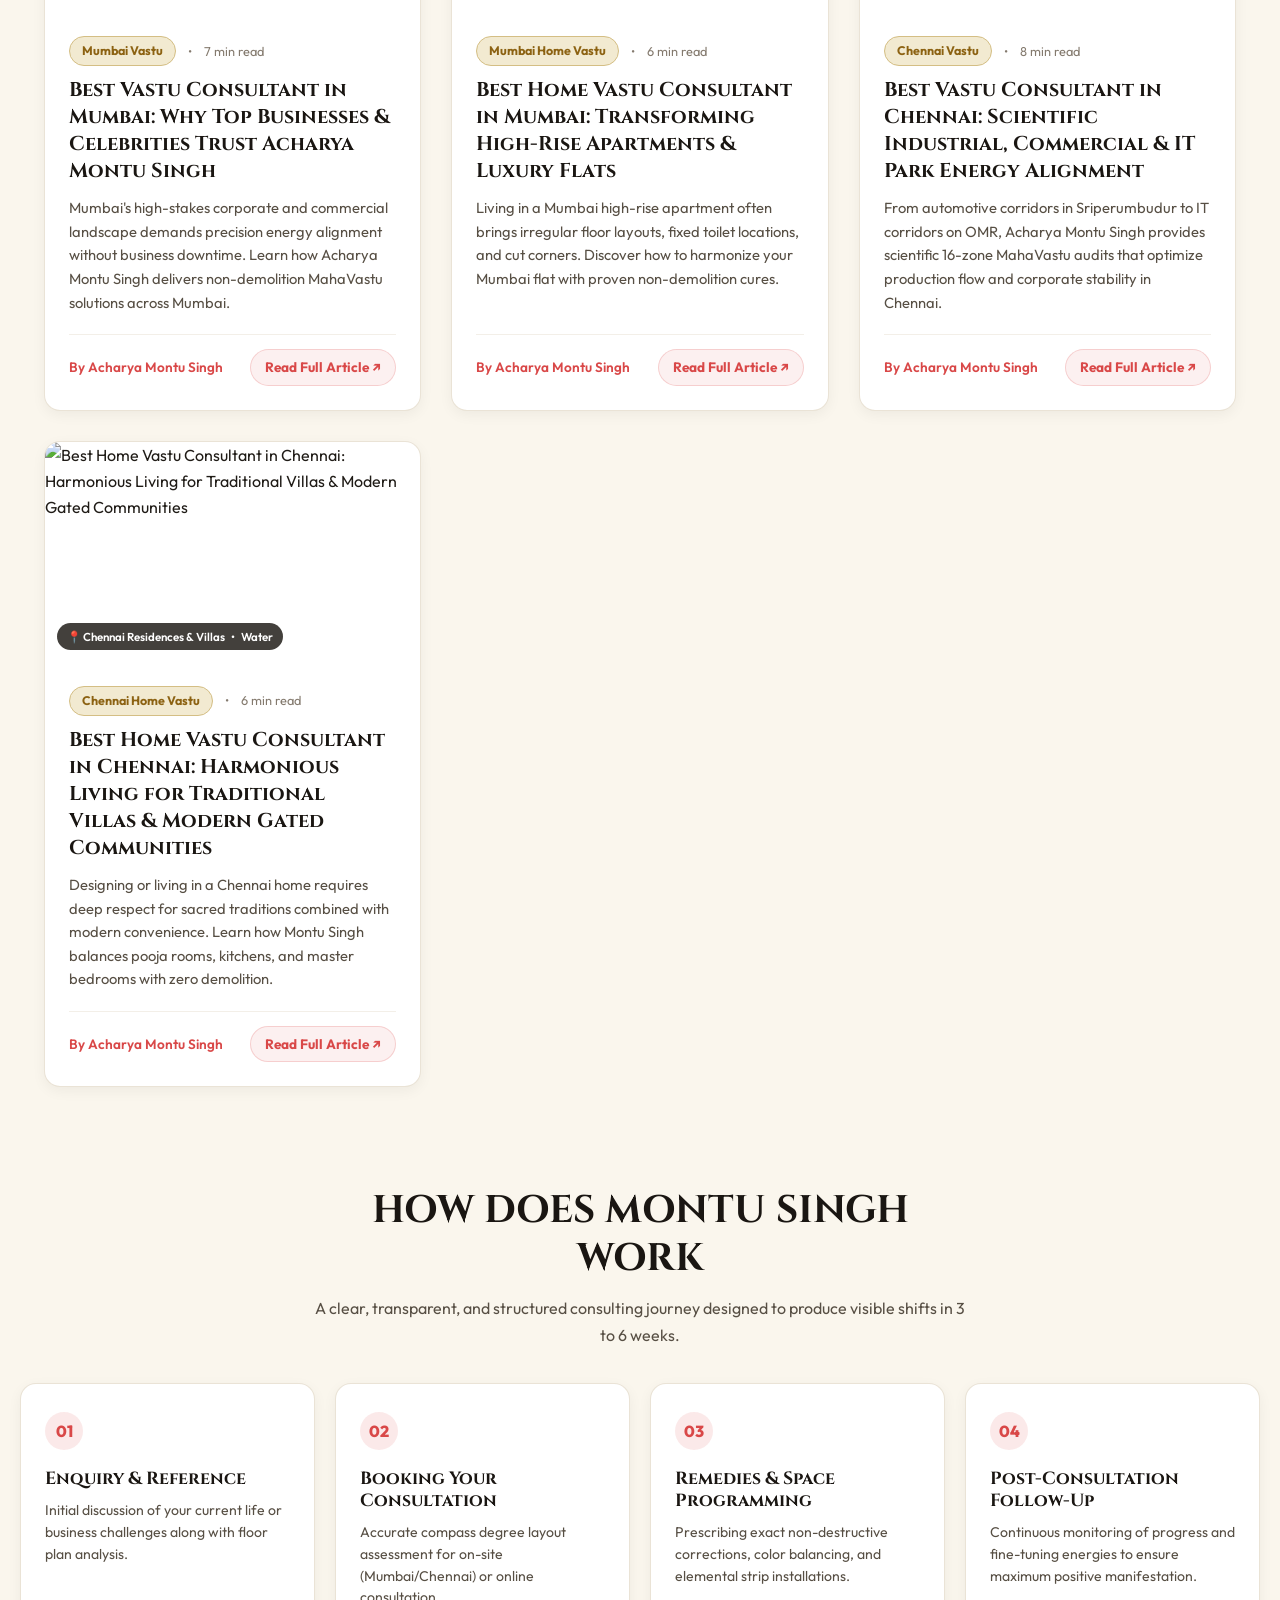
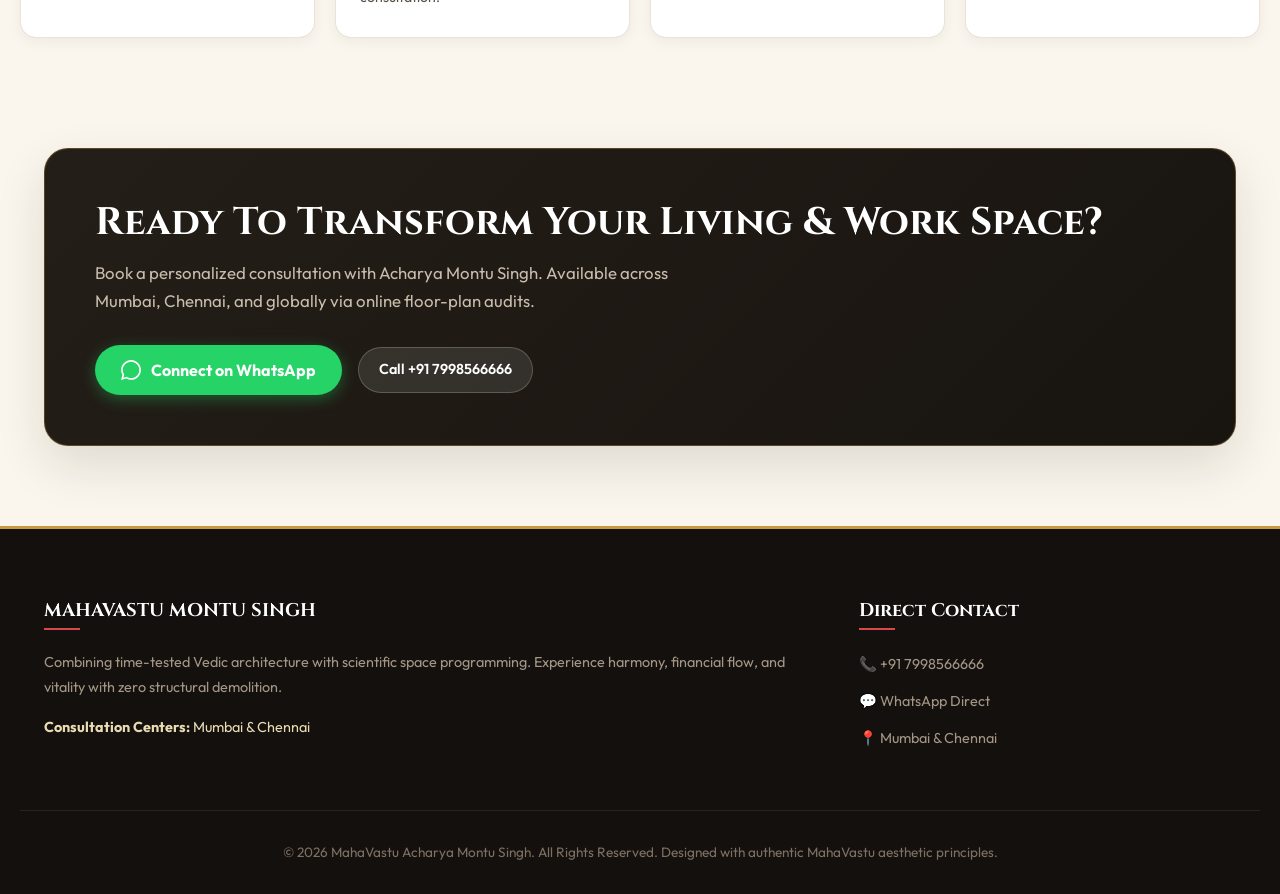
==== commit 6c2a81e6: "Remove Core 5 Elements and Services columns from footer" ====
--- a/index.html
+++ b/index.html
@@ -357,29 +357,11 @@
 
   <!-- Site Footer -->
   <footer class="site-footer">
-    <div class="container footer-grid">
+    <div class="container footer-grid" style="grid-template-columns: 2fr 1fr; gap: 60px;">
       <div class="footer-col">
         <h4>MAHAVASTU MONTU SINGH</h4>
         <p>Combining time-tested Vedic architecture with scientific space programming. Experience harmony, financial flow, and vitality with zero structural demolition.</p>
         <p style="color: var(--mv-sand);"><strong>Consultation Centers:</strong> Mumbai &amp; Chennai</p>
-      </div>
-      <div class="footer-col">
-        <h4>Core 5 Elements</h4>
-        <ul class="footer-links">
-          <li><a href="#articles" onclick="document.querySelector('[data-filter=Water]').click()">Jal (Water) - Career &amp; Flow</a></li>
-          <li><a href="#articles" onclick="document.querySelector('[data-filter=Fire]').click()">Agni (Fire) - Liquidity &amp; Fame</a></li>
-          <li><a href="#articles" onclick="document.querySelector('[data-filter=Earth]').click()">Prithvi (Earth) - Stability</a></li>
-          <li><a href="#articles" onclick="document.querySelector('[data-filter=Space]').click()">Akash (Space) - Gains &amp; Profits</a></li>
-        </ul>
-      </div>
-      <div class="footer-col">
-        <h4>Services &amp; Consultation</h4>
-        <ul class="footer-links">
-          <li><a href="#">Residential Space Balancing</a></li>
-          <li><a href="#">Commercial &amp; Factory Audit</a></li>
-          <li><a href="#">Remedies Without Demolition</a></li>
-          <li><a href="#">Online Floor Plan Consultation</a></li>
-        </ul>
       </div>
       <div class="footer-col">
         <h4>Direct Contact</h4>
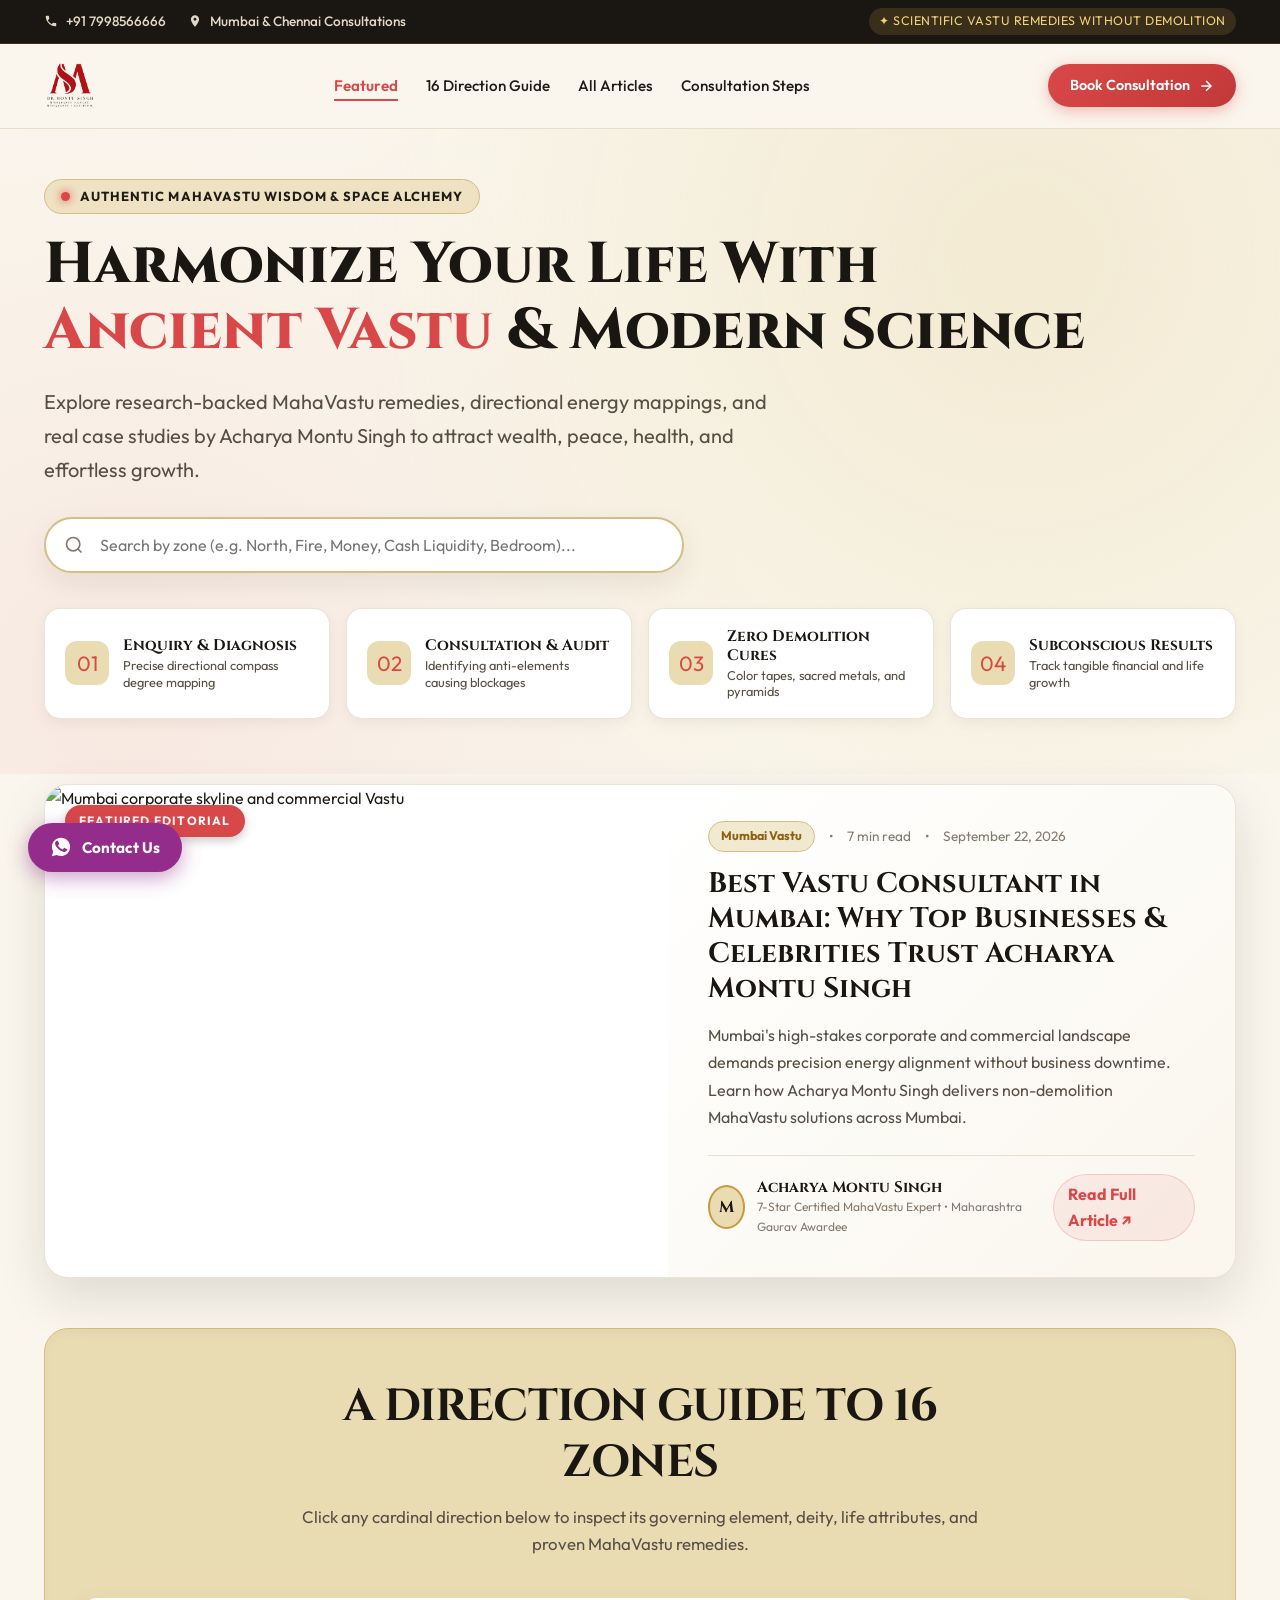
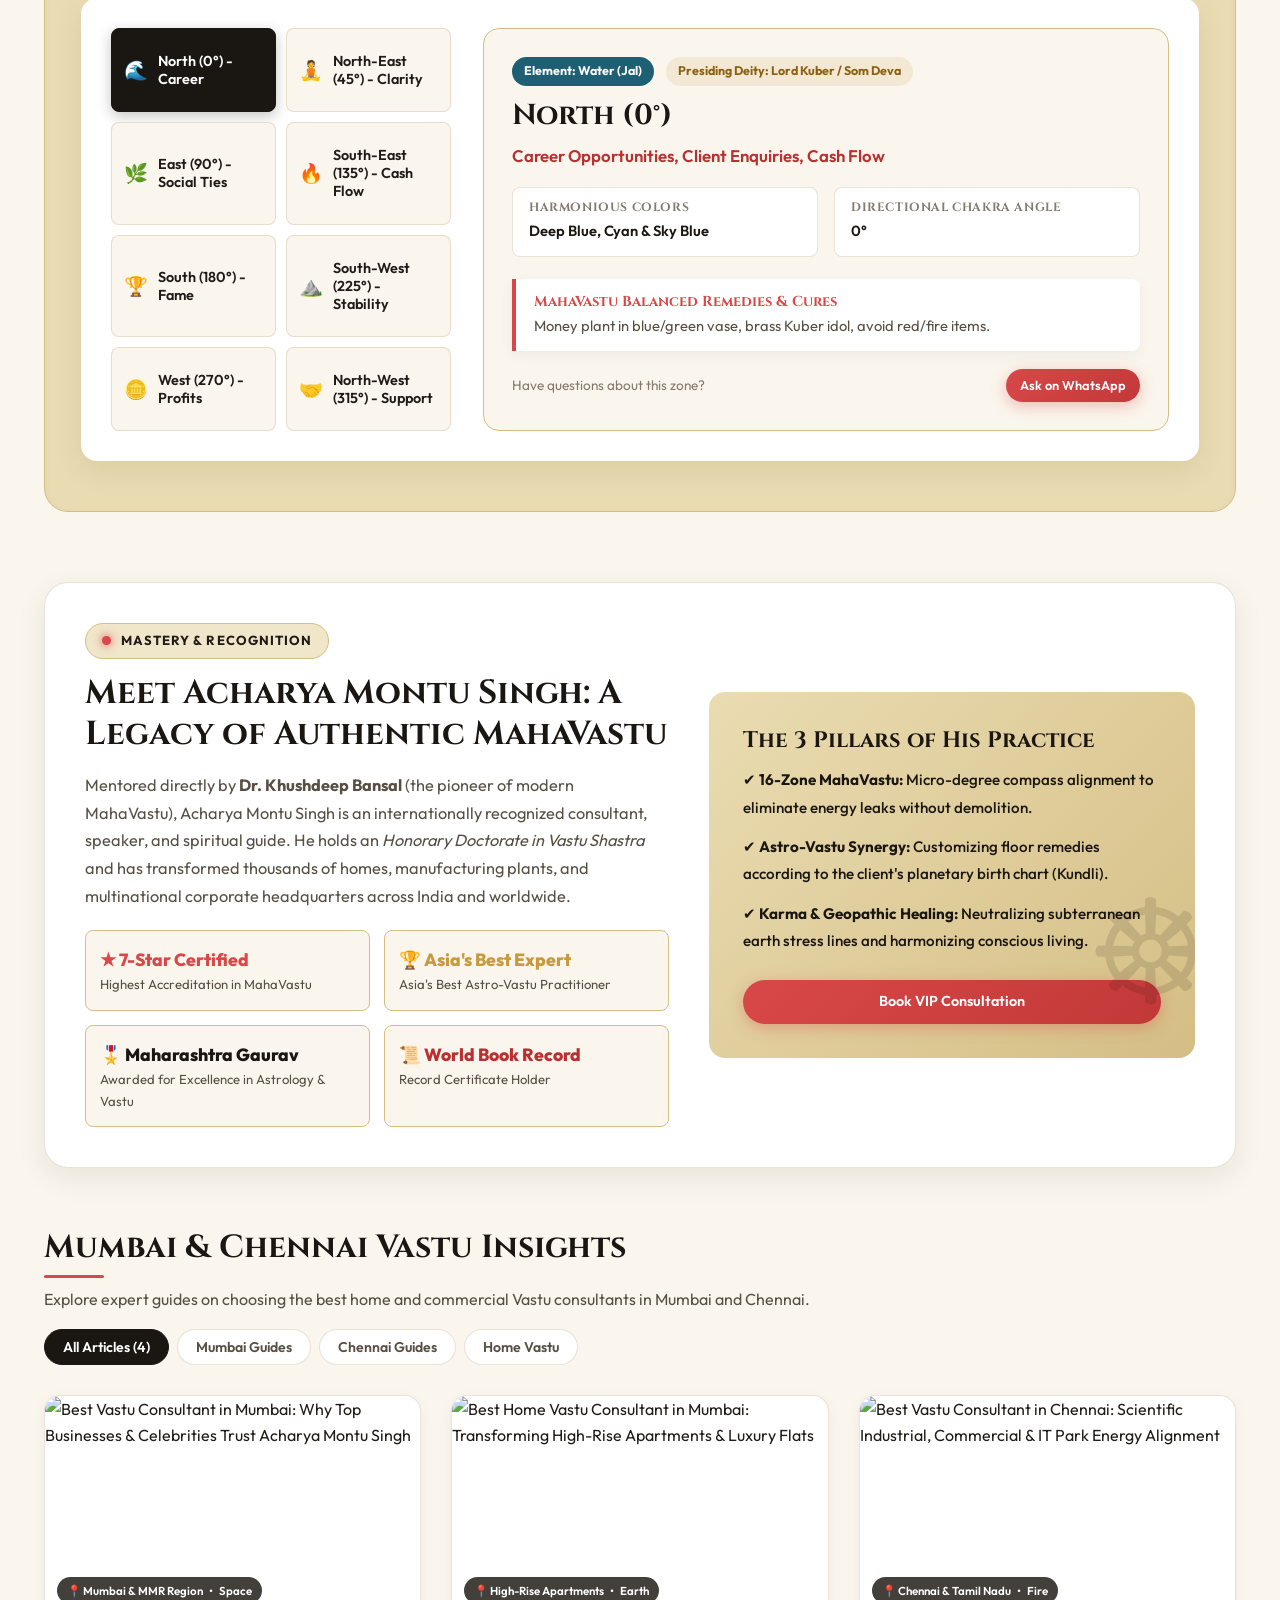
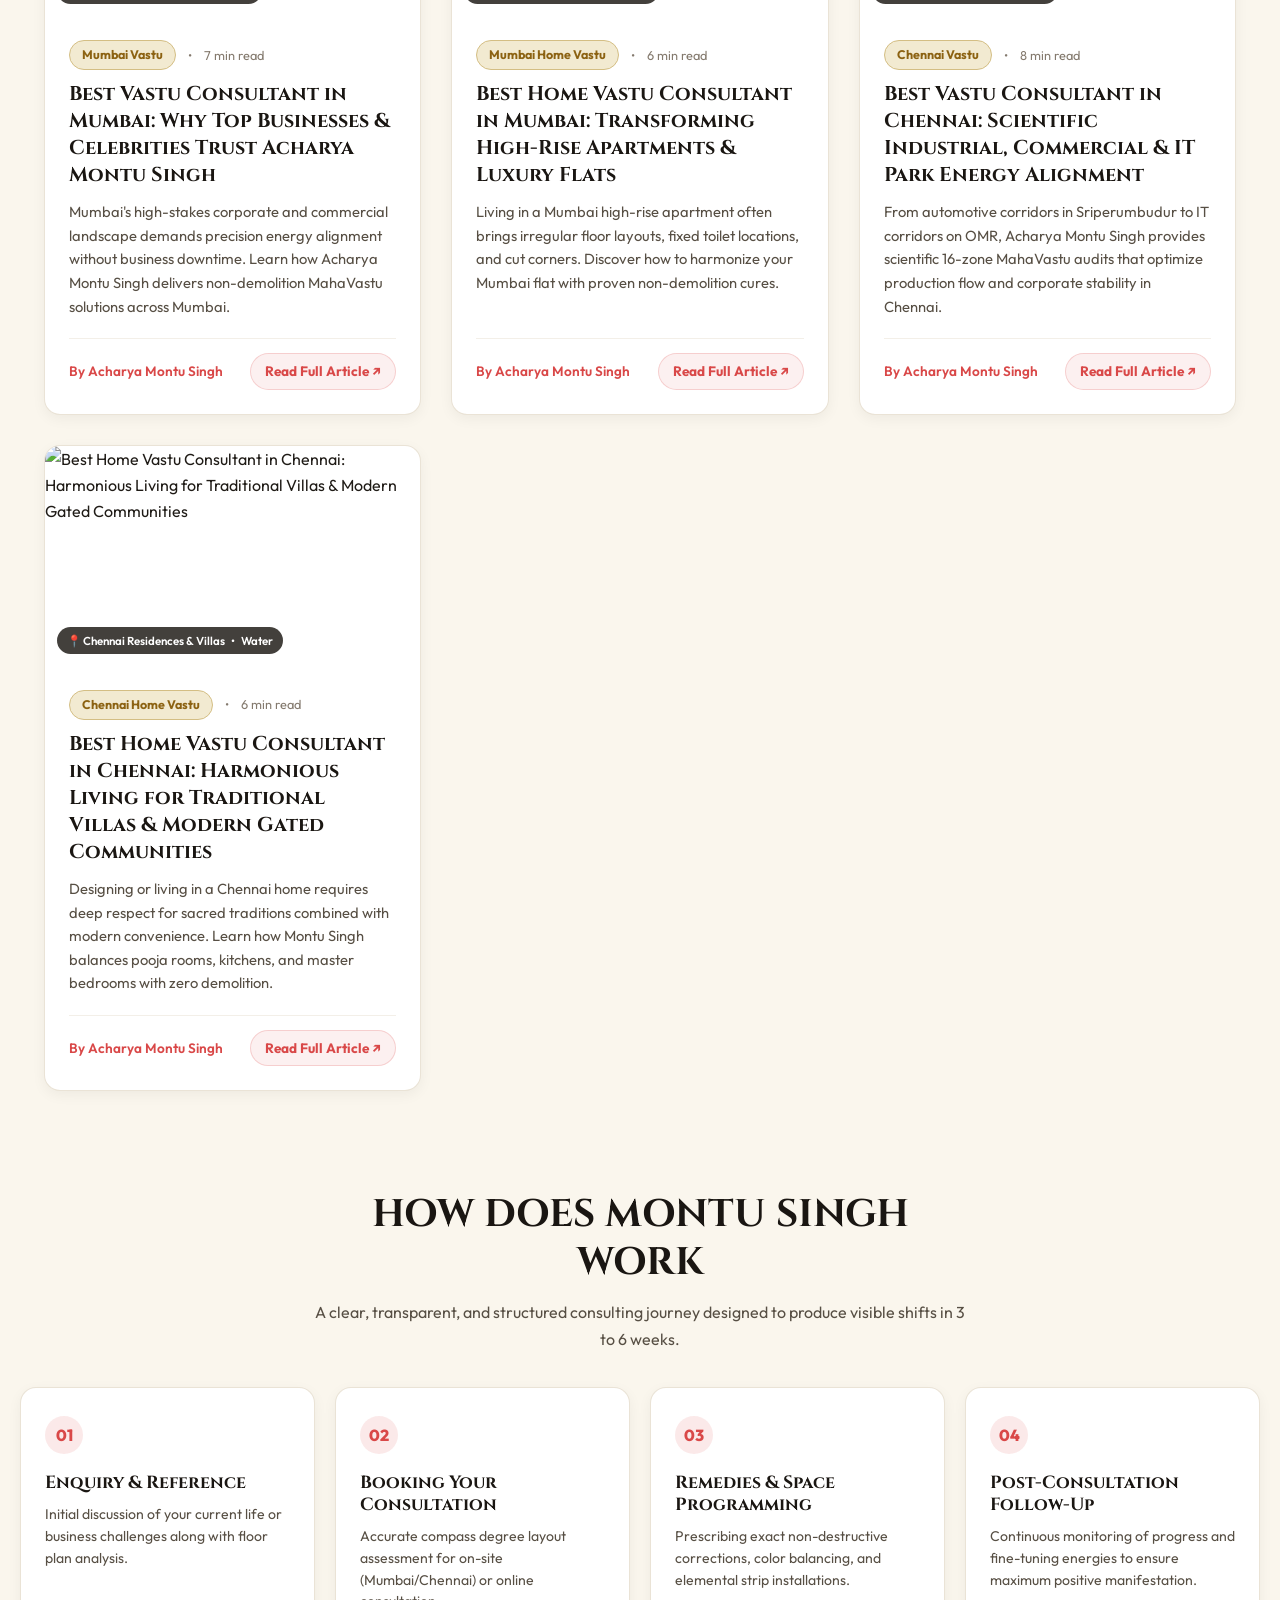
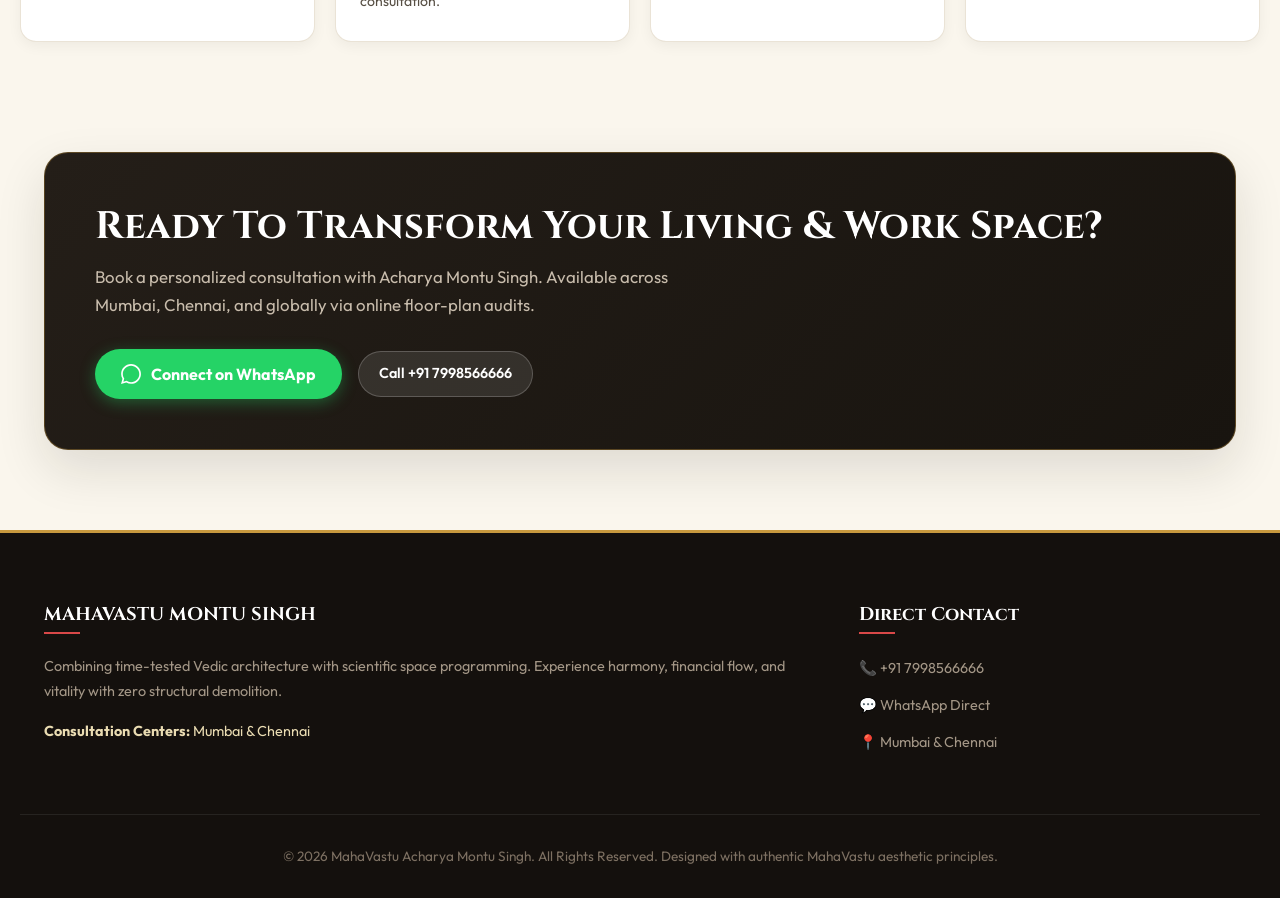
==== commit 4d694b60: "Add official MahaVastu Montu Singh logo from website" ====
--- a/index.html
+++ b/index.html
@@ -39,18 +39,7 @@
   <header class="main-header" id="siteHeader">
     <div class="container header-container">
       <a href="index.html" class="brand-logo-area" aria-label="MahaVastu Montu Singh Home">
-        <div class="brand-chakra-icon">
-          <!-- Vastu Chakra Icon -->
-          <svg viewBox="0 0 24 24">
-            <circle cx="12" cy="12" r="9" stroke="currentColor" stroke-width="1.8" fill="none"/>
-            <path d="M12 3v18M3 12h18M5.64 5.64l12.72 12.72M5.64 18.36L18.36 5.64" stroke="currentColor" stroke-width="1.4"/>
-            <circle cx="12" cy="12" r="2.5" fill="currentColor"/>
-          </svg>
-        </div>
-        <div class="brand-text">
-          <h1>MAHAVASTU</h1>
-          <span>Acharya Montu Singh • Blog</span>
-        </div>
+        <img src="assets/images/logo.png" alt="MahaVastu Acharya Montu Singh Logo" class="brand-img-logo">
       </a>
 
       <nav aria-label="Main Navigation">
--- a/css/style.css
+++ b/css/style.css
@@ -166,6 +166,17 @@
   display: flex;
   align-items: center;
   gap: 14px;
+}
+
+.brand-img-logo {
+  height: 52px;
+  width: auto;
+  object-fit: contain;
+  transition: var(--transition);
+}
+
+.brand-img-logo:hover {
+  transform: scale(1.03);
 }
 
 .brand-chakra-icon {
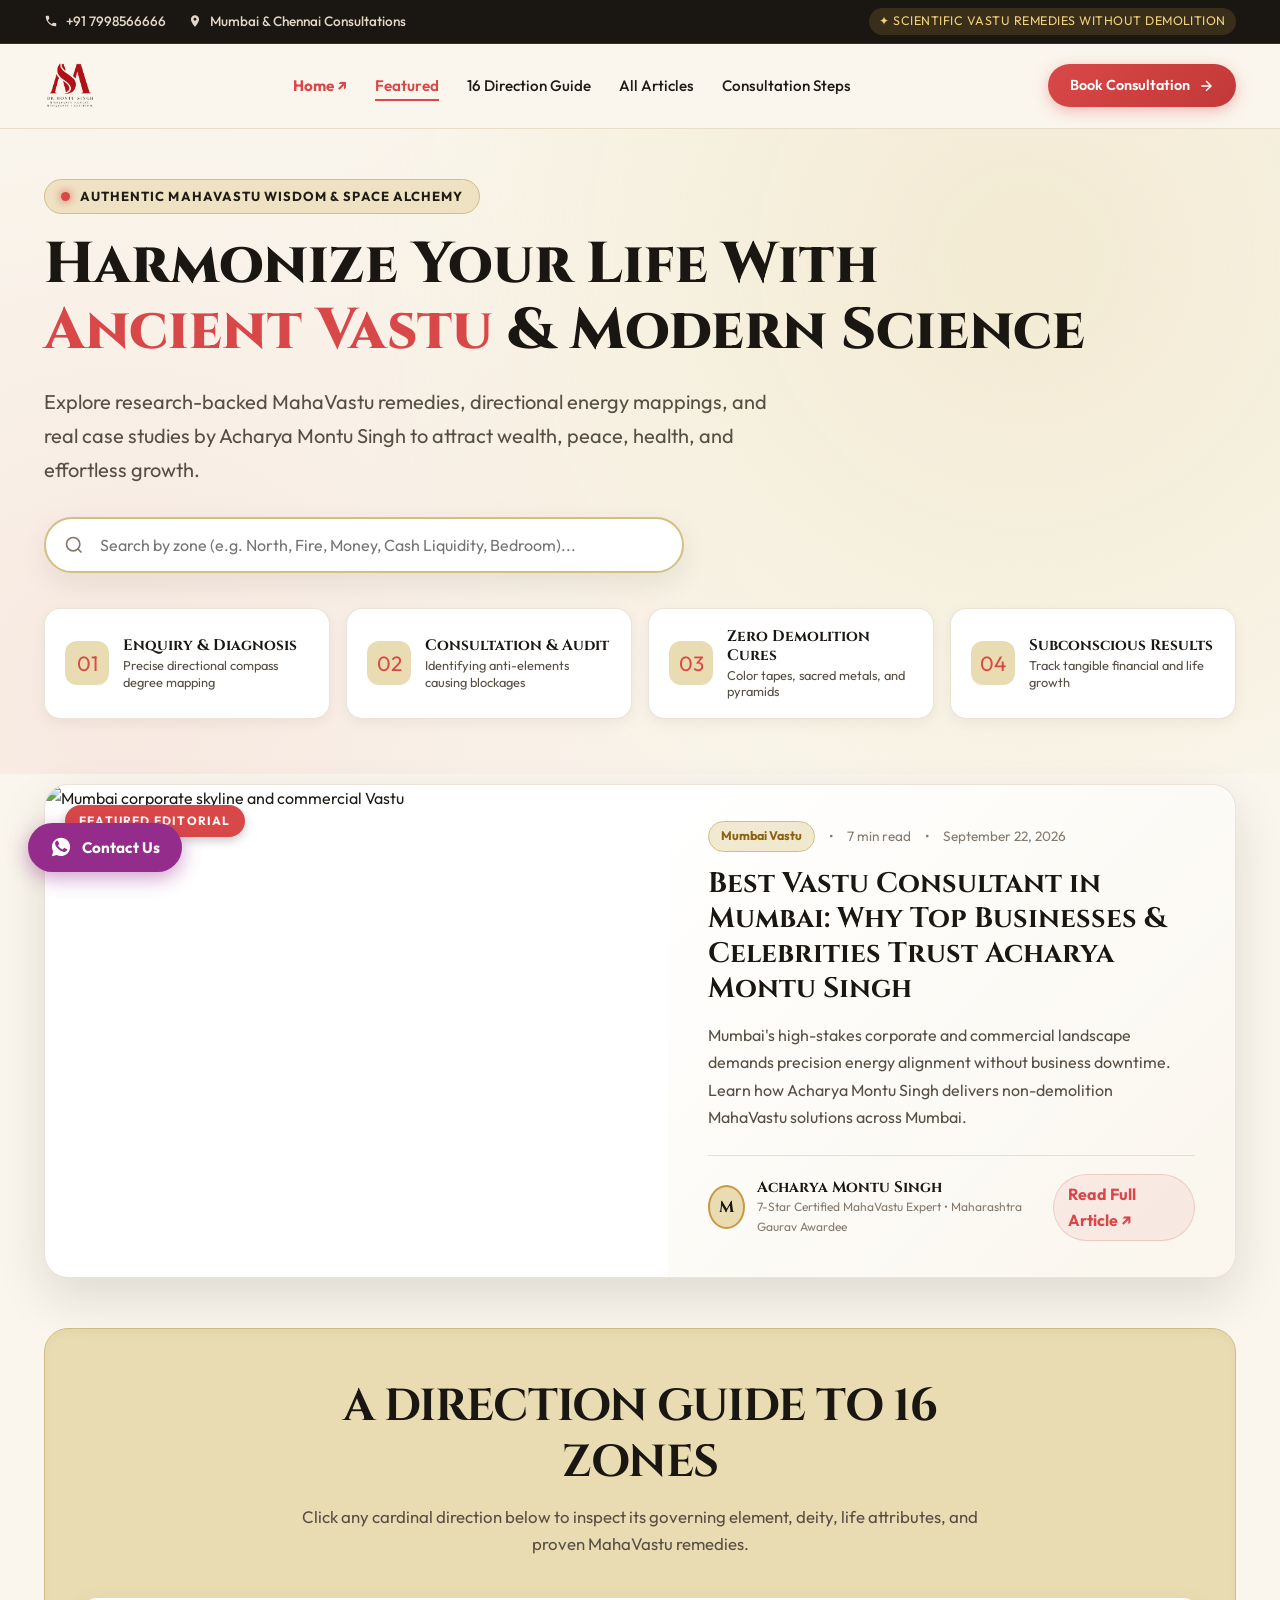
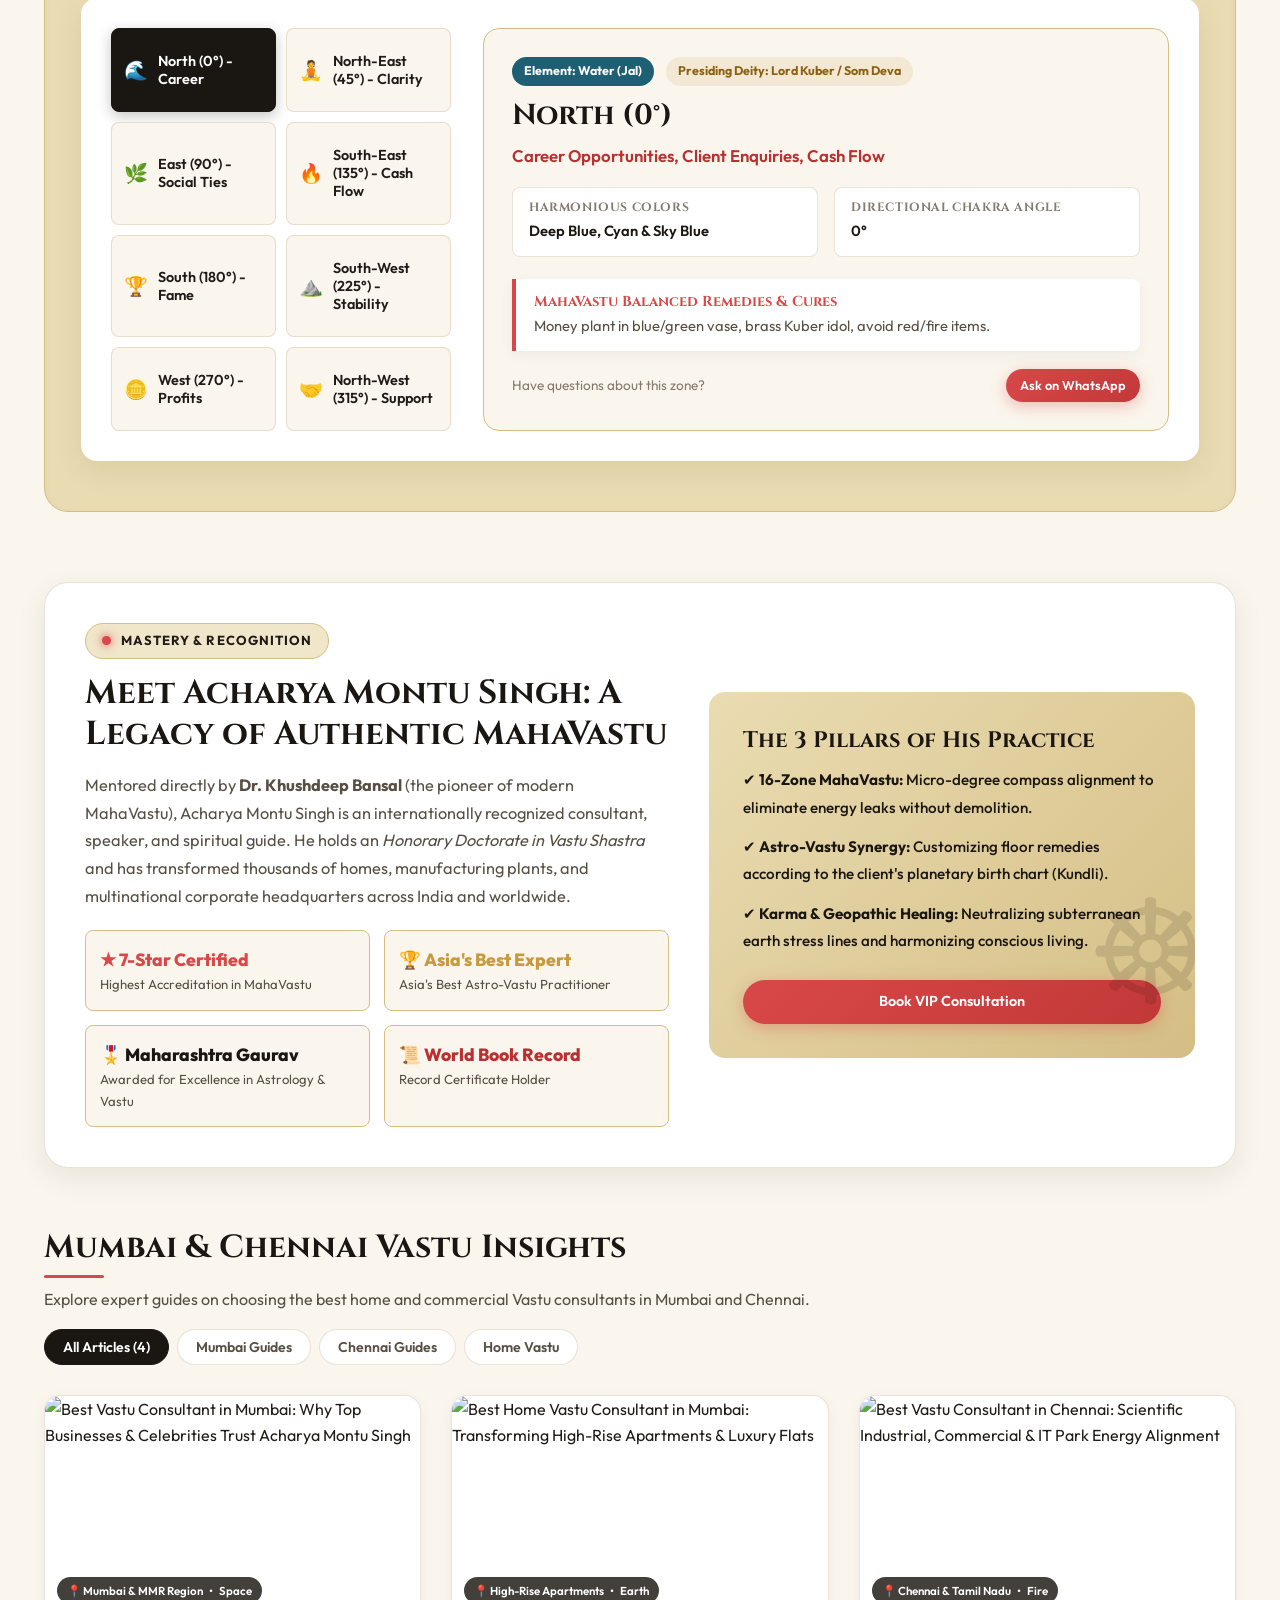
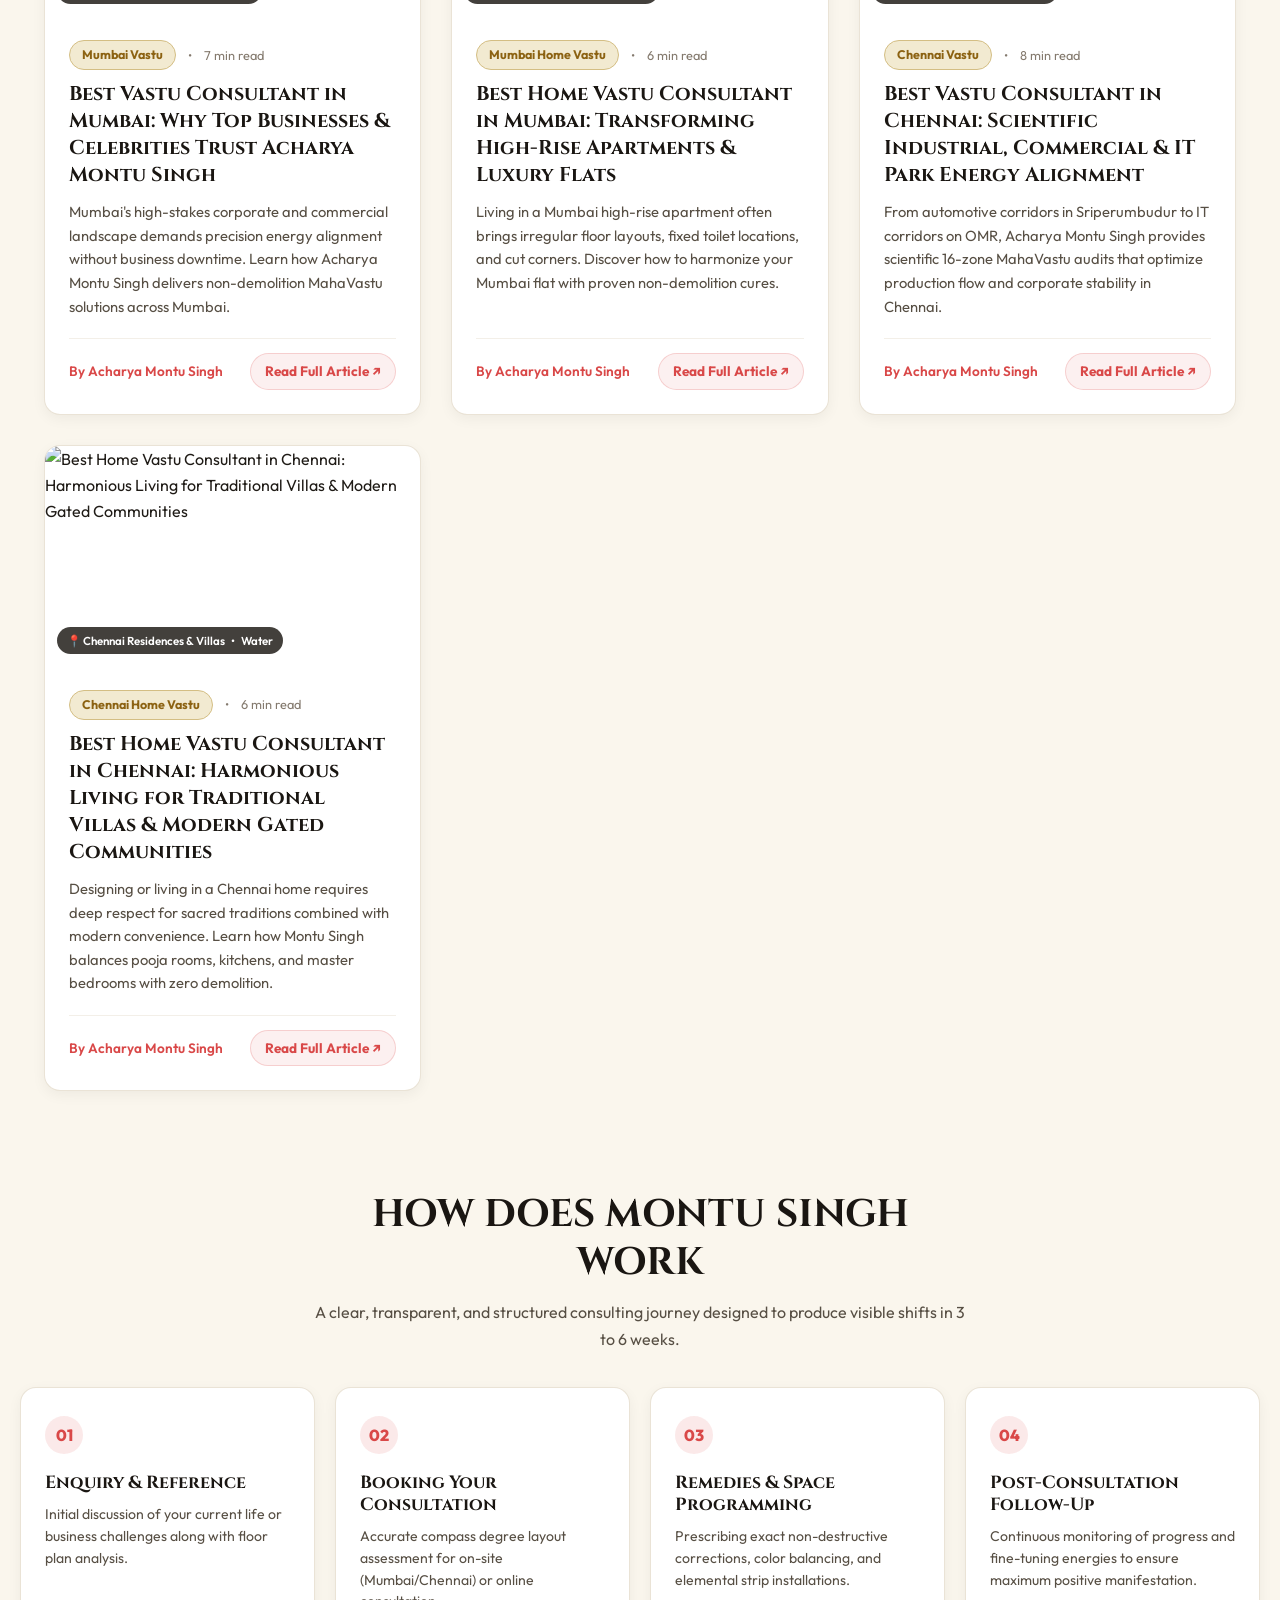
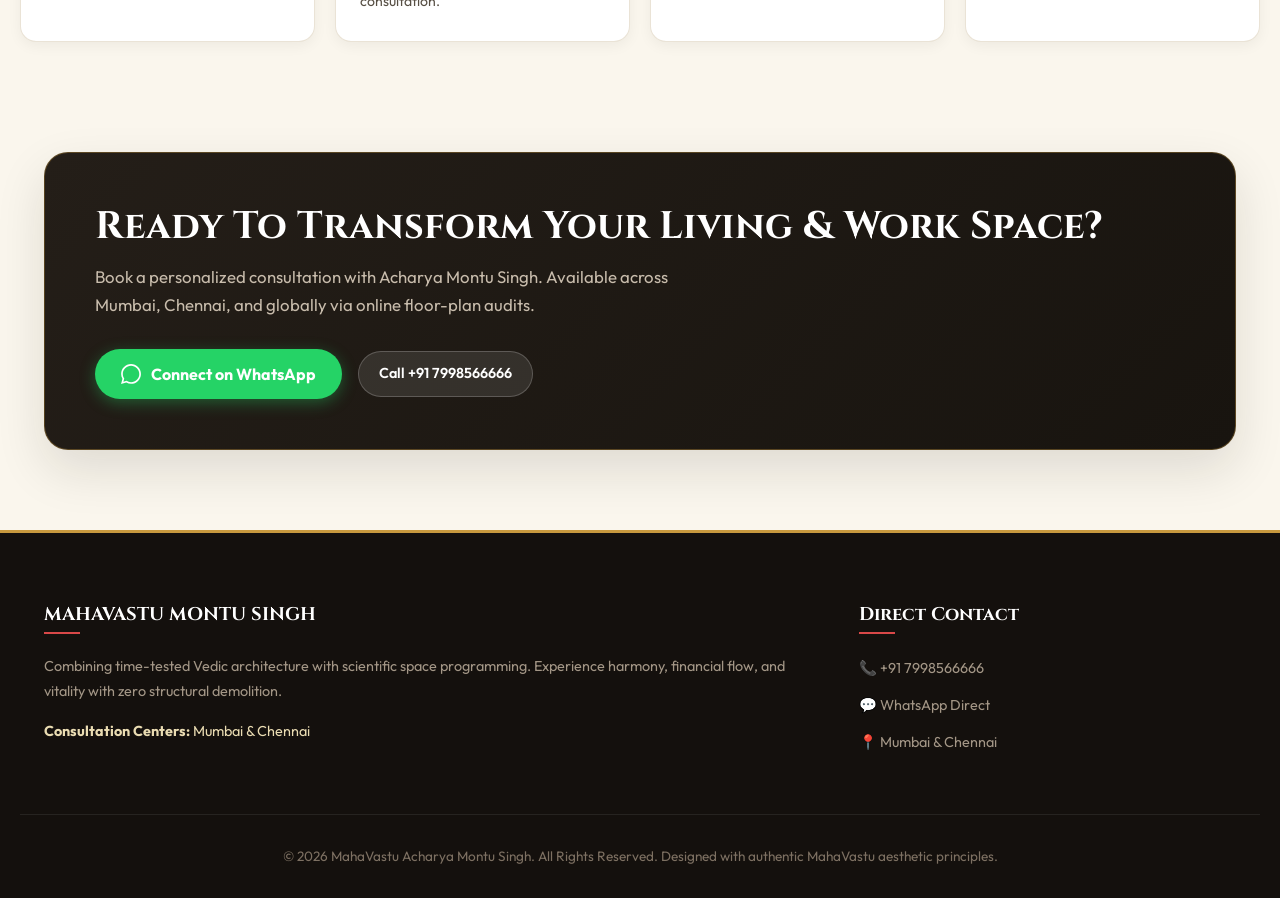
==== commit 7cf942d3: "Add Home navigation button linking to https://www.mahavastumontusingh.com/" ====
--- a/index.html
+++ b/index.html
@@ -44,6 +44,7 @@
 
       <nav aria-label="Main Navigation">
         <ul class="nav-links">
+          <li><a href="https://www.mahavastumontusingh.com/" target="_blank" rel="noopener noreferrer" style="font-weight: 700; color: var(--mv-red);">Home ↗</a></li>
           <li><a href="#featured" class="active">Featured</a></li>
           <li><a href="#direction-guide">16 Direction Guide</a></li>
           <li><a href="#articles">All Articles</a></li>
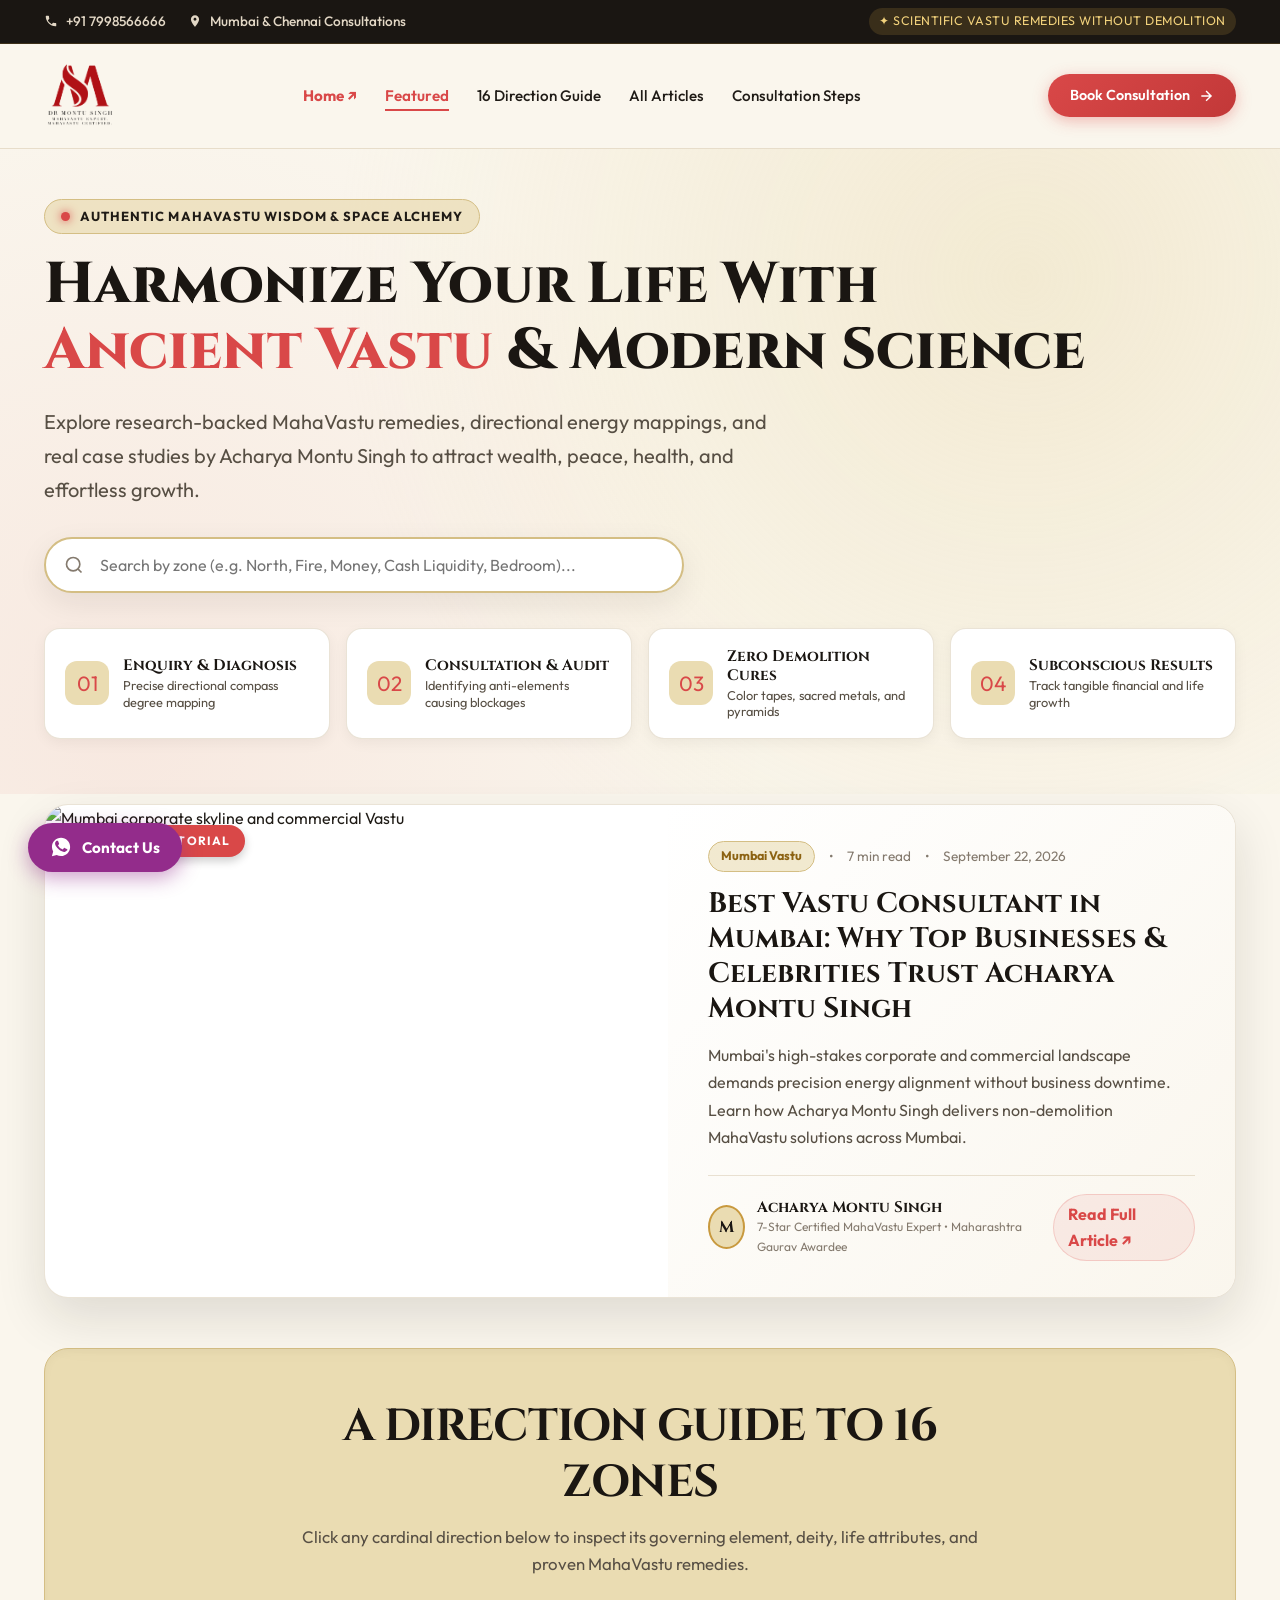
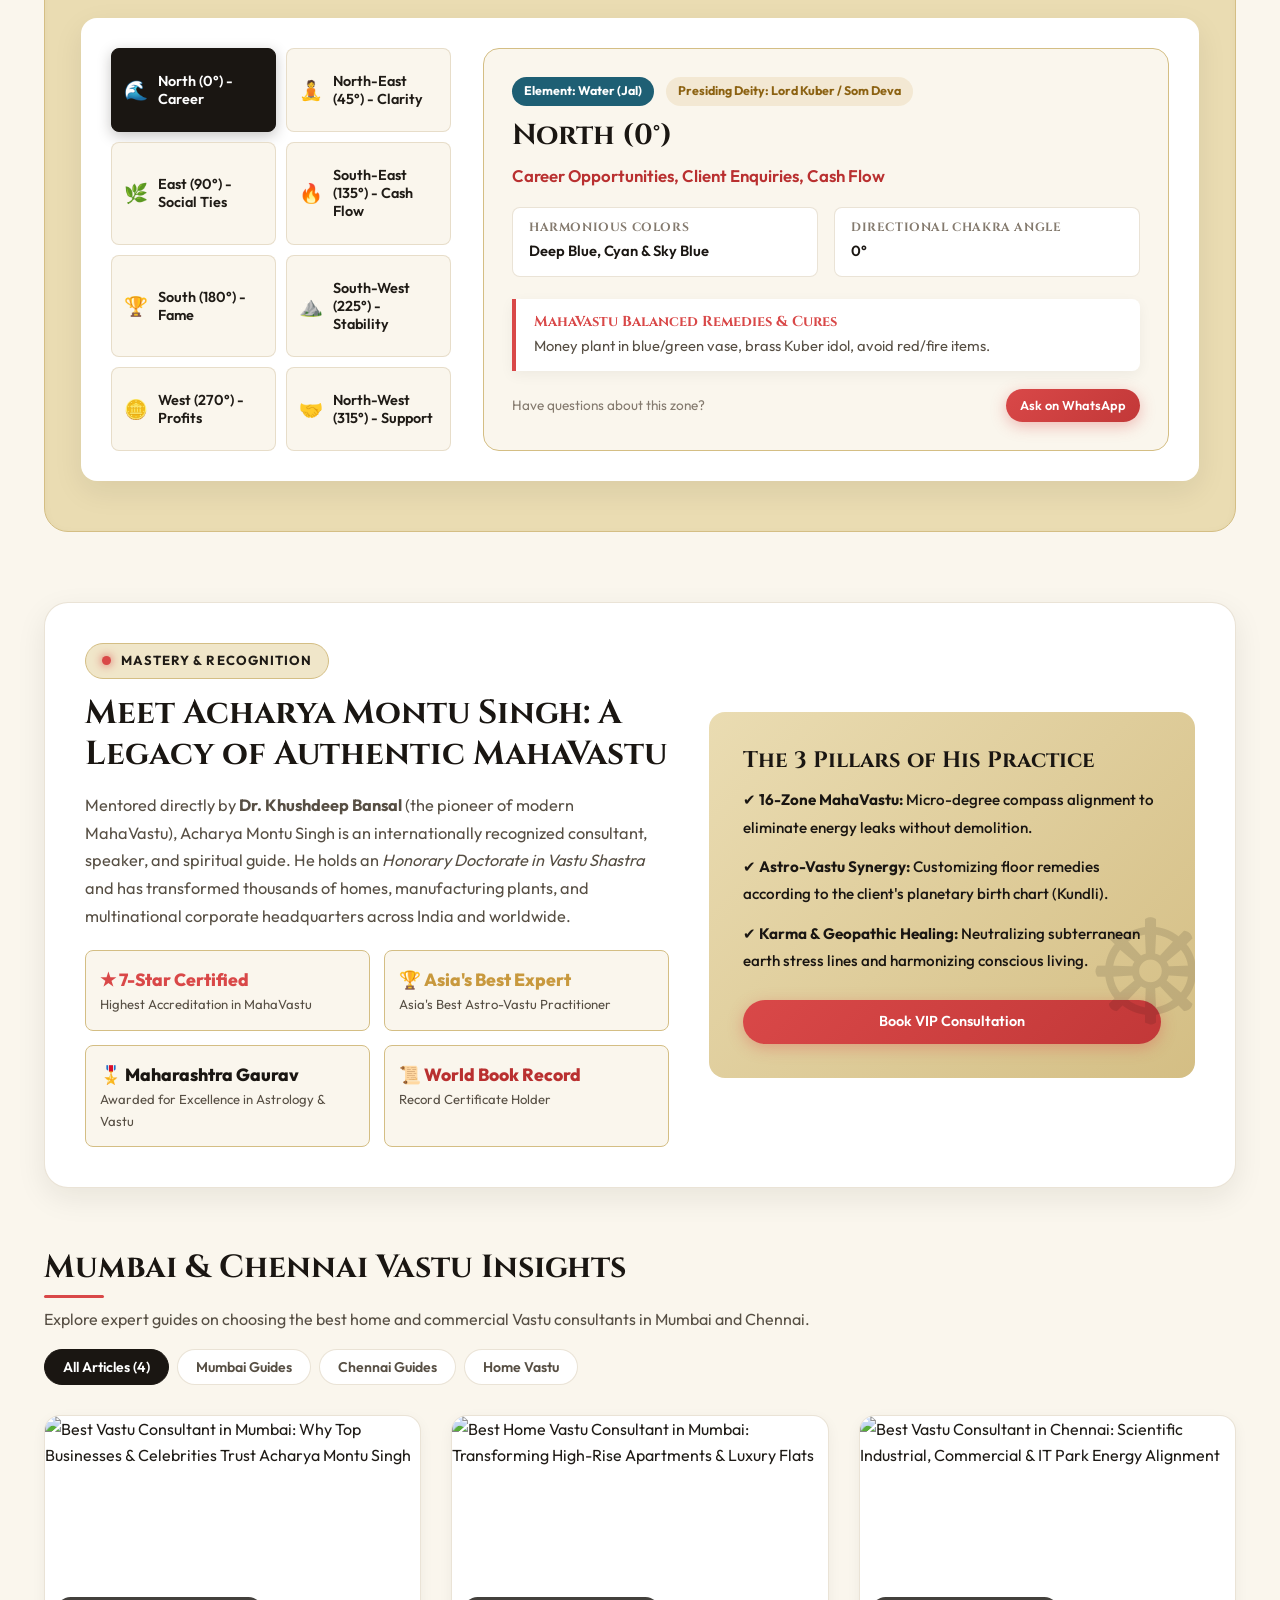
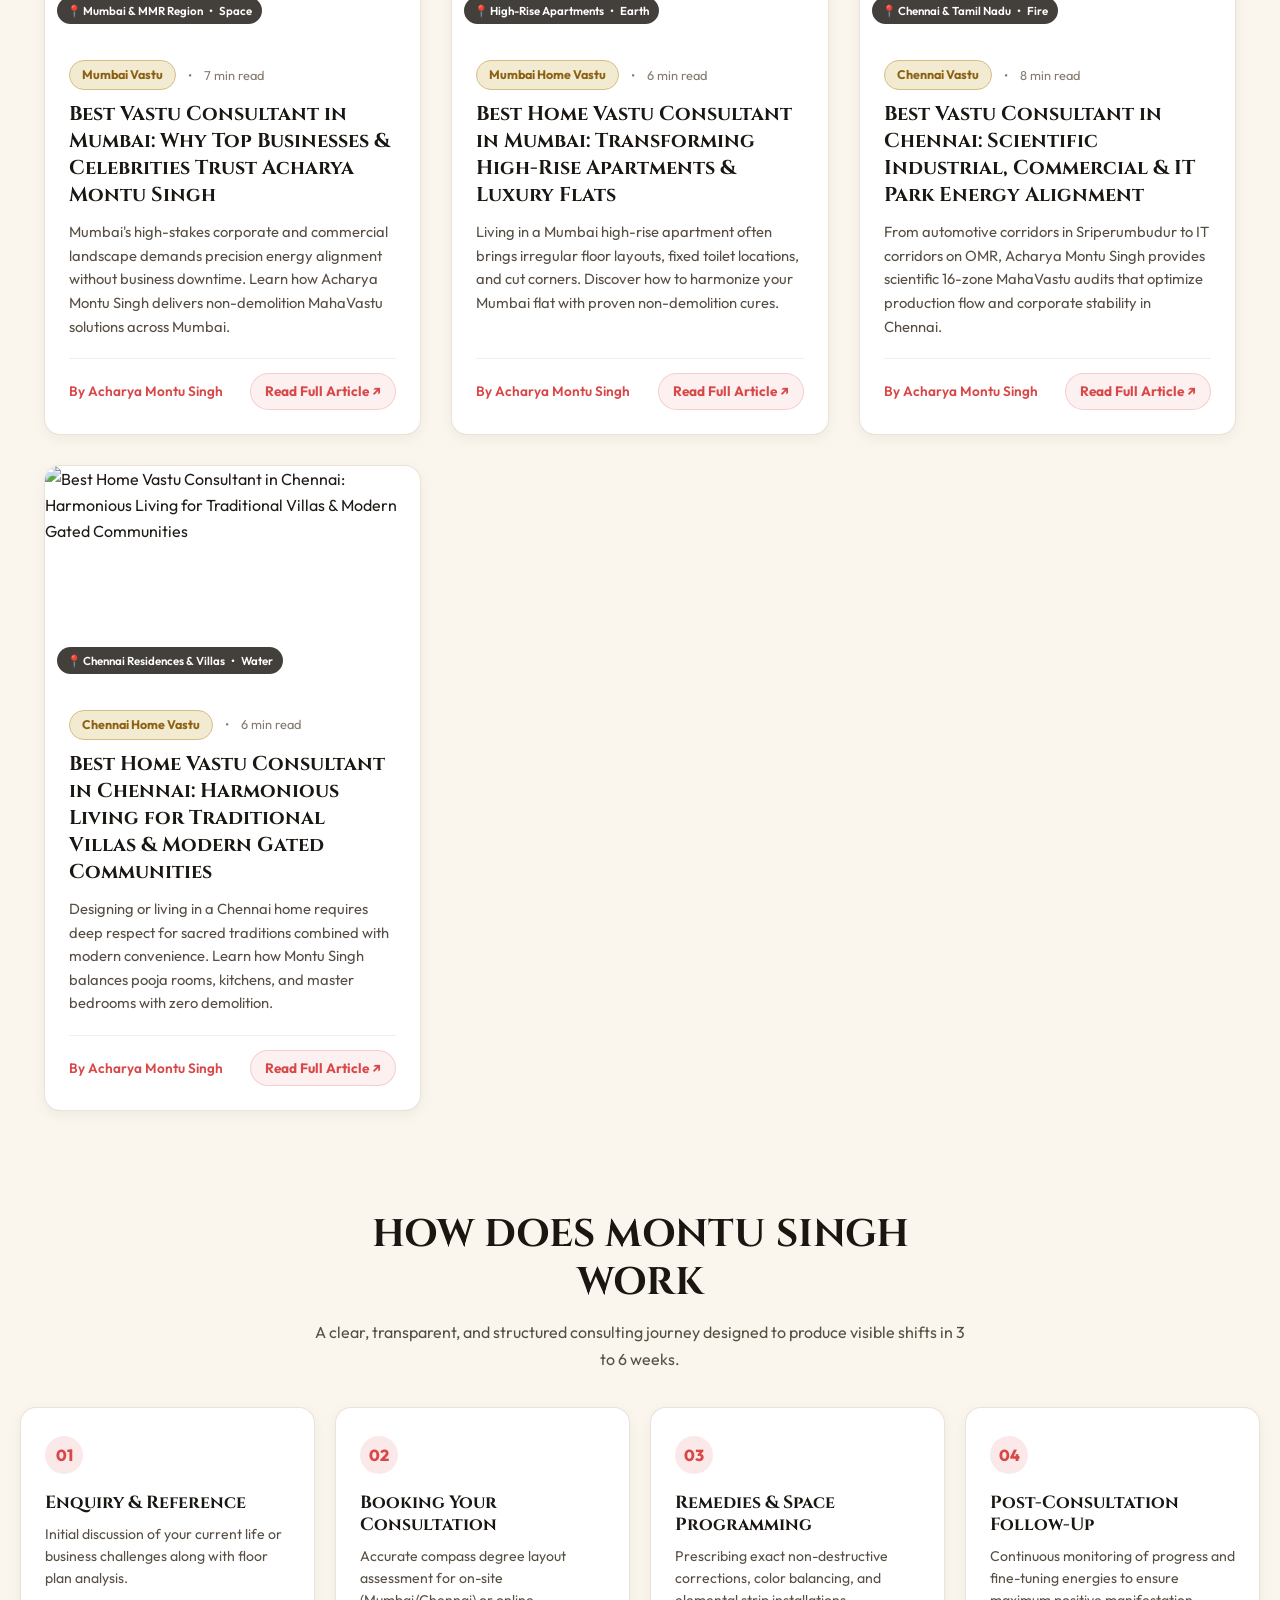
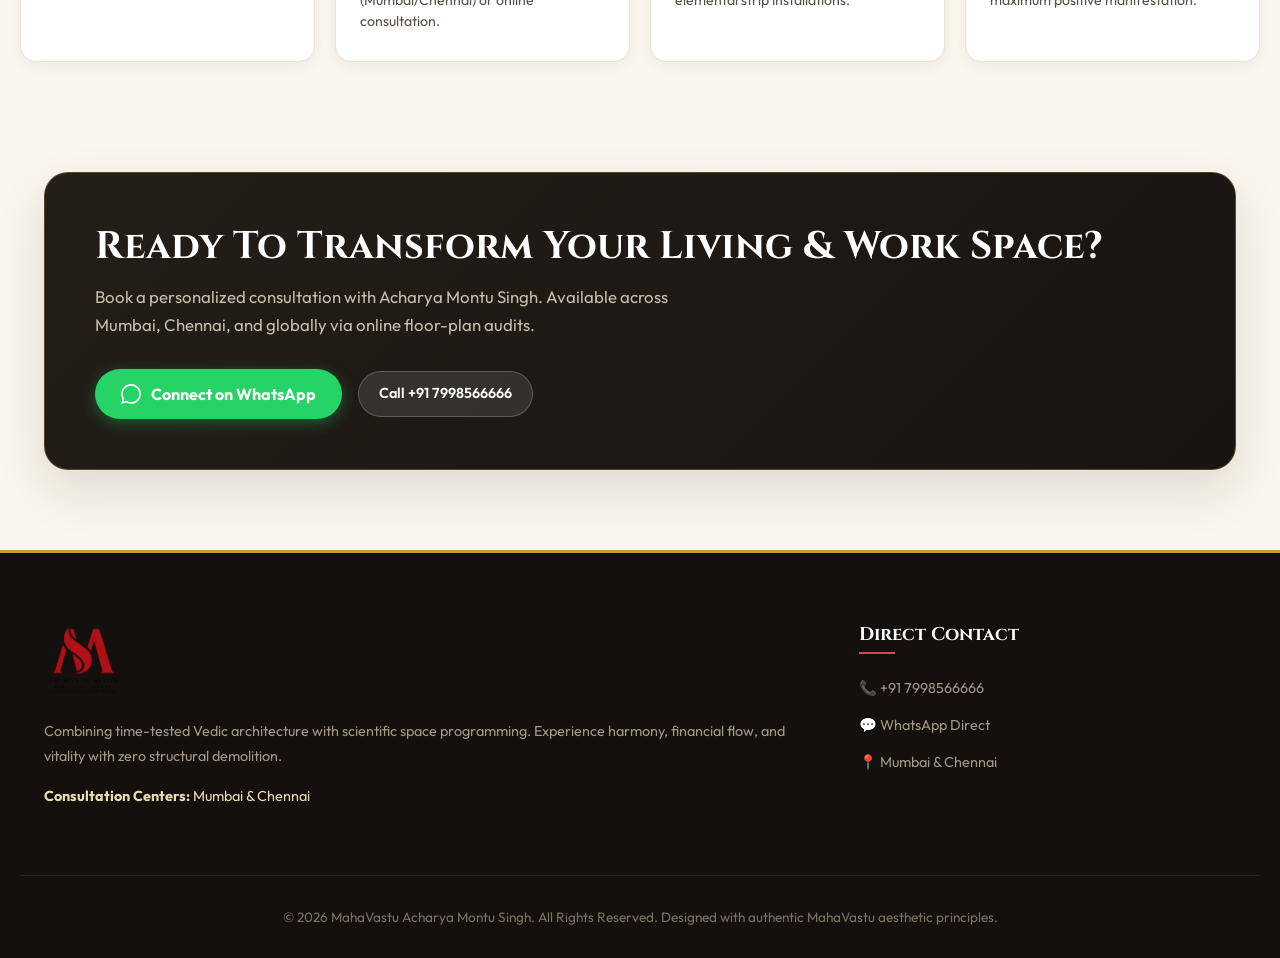
==== commit 1ff45782: "Add official logo in footer and increase header/footer logo size" ====
--- a/index.html
+++ b/index.html
@@ -349,7 +349,9 @@
   <footer class="site-footer">
     <div class="container footer-grid" style="grid-template-columns: 2fr 1fr; gap: 60px;">
       <div class="footer-col">
-        <h4>MAHAVASTU MONTU SINGH</h4>
+        <a href="https://www.mahavastumontusingh.com/" target="_blank" rel="noopener noreferrer">
+          <img src="assets/images/logo.png" alt="MahaVastu Acharya Montu Singh Logo" class="footer-logo">
+        </a>
         <p>Combining time-tested Vedic architecture with scientific space programming. Experience harmony, financial flow, and vitality with zero structural demolition.</p>
         <p style="color: var(--mv-sand);"><strong>Consultation Centers:</strong> Mumbai &amp; Chennai</p>
       </div>
--- a/css/style.css
+++ b/css/style.css
@@ -169,14 +169,29 @@
 }
 
 .brand-img-logo {
-  height: 52px;
+  height: 72px;
+  max-height: 78px;
   width: auto;
   object-fit: contain;
   transition: var(--transition);
 }
 
 .brand-img-logo:hover {
-  transform: scale(1.03);
+  transform: scale(1.04);
+}
+
+.footer-logo {
+  height: 78px;
+  max-height: 84px;
+  width: auto;
+  object-fit: contain;
+  margin-bottom: 18px;
+  display: block;
+  transition: var(--transition);
+}
+
+.footer-logo:hover {
+  transform: scale(1.04);
 }
 
 .brand-chakra-icon {
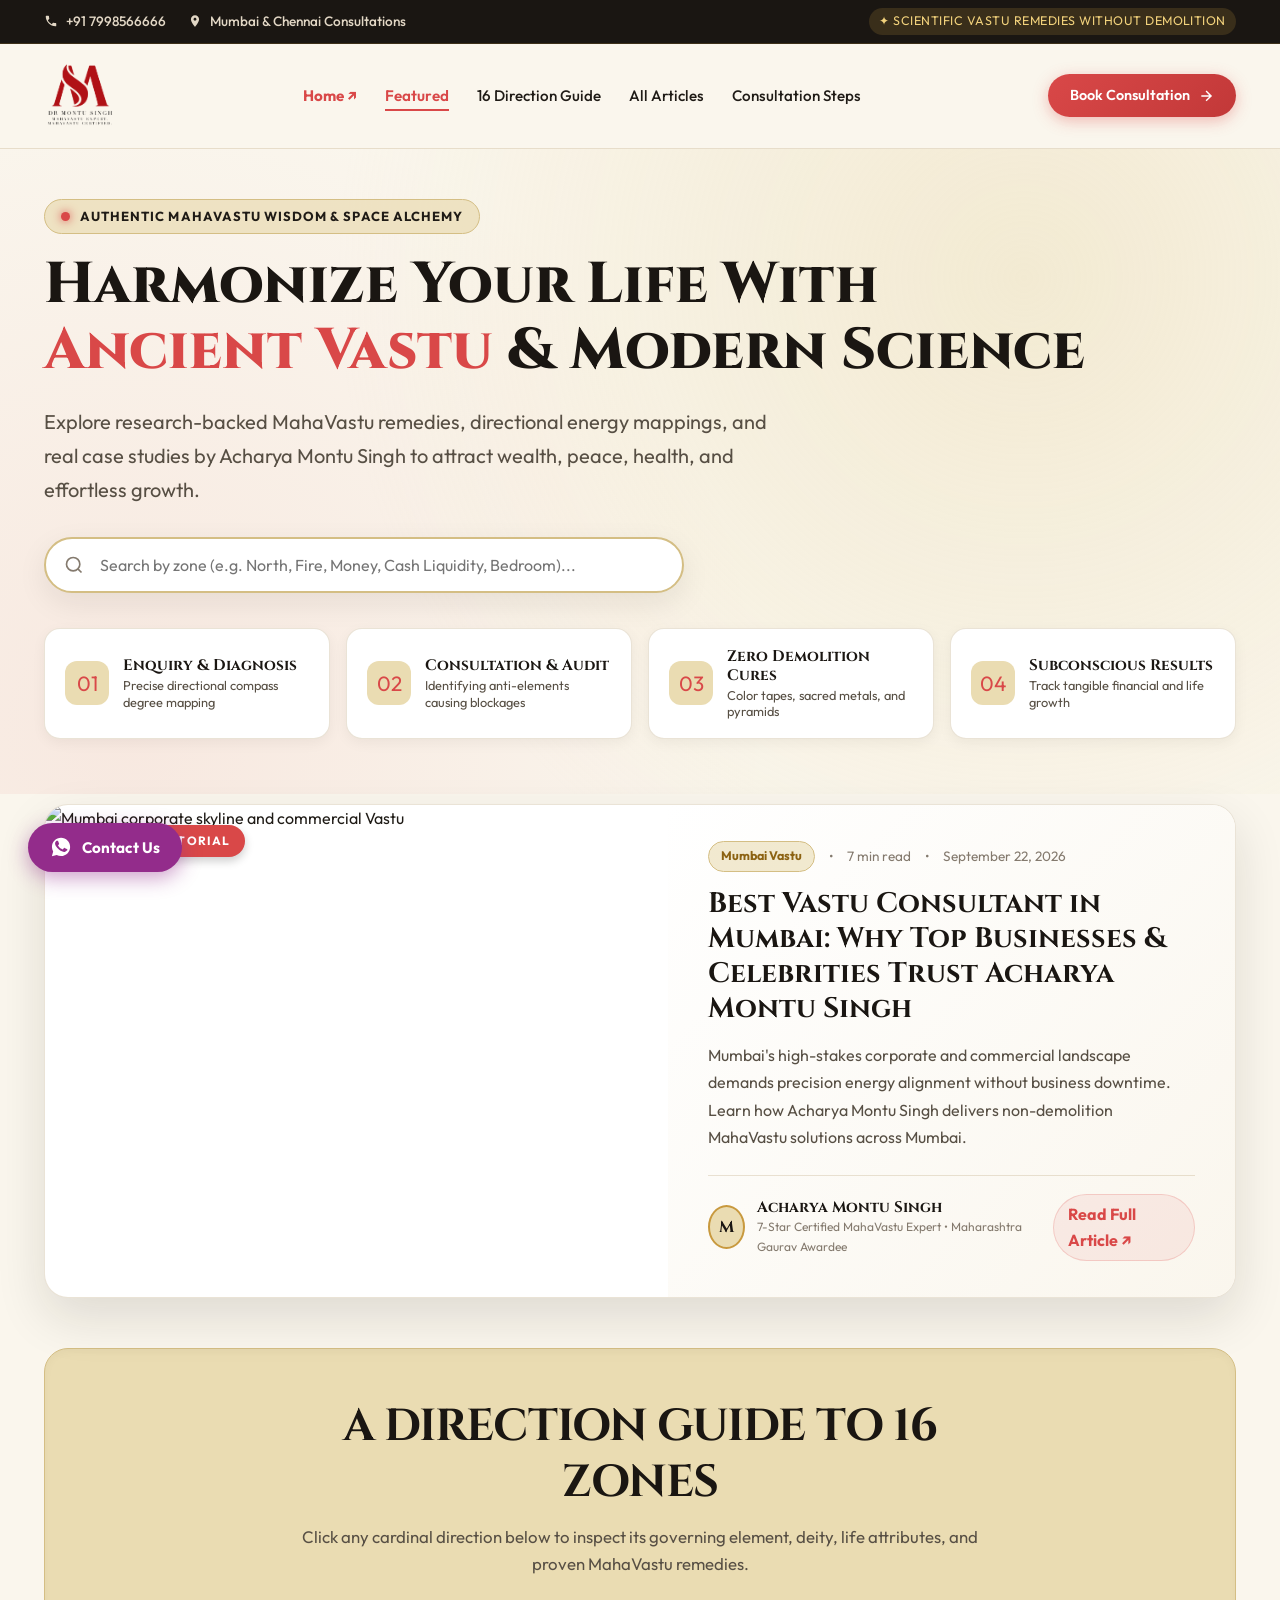
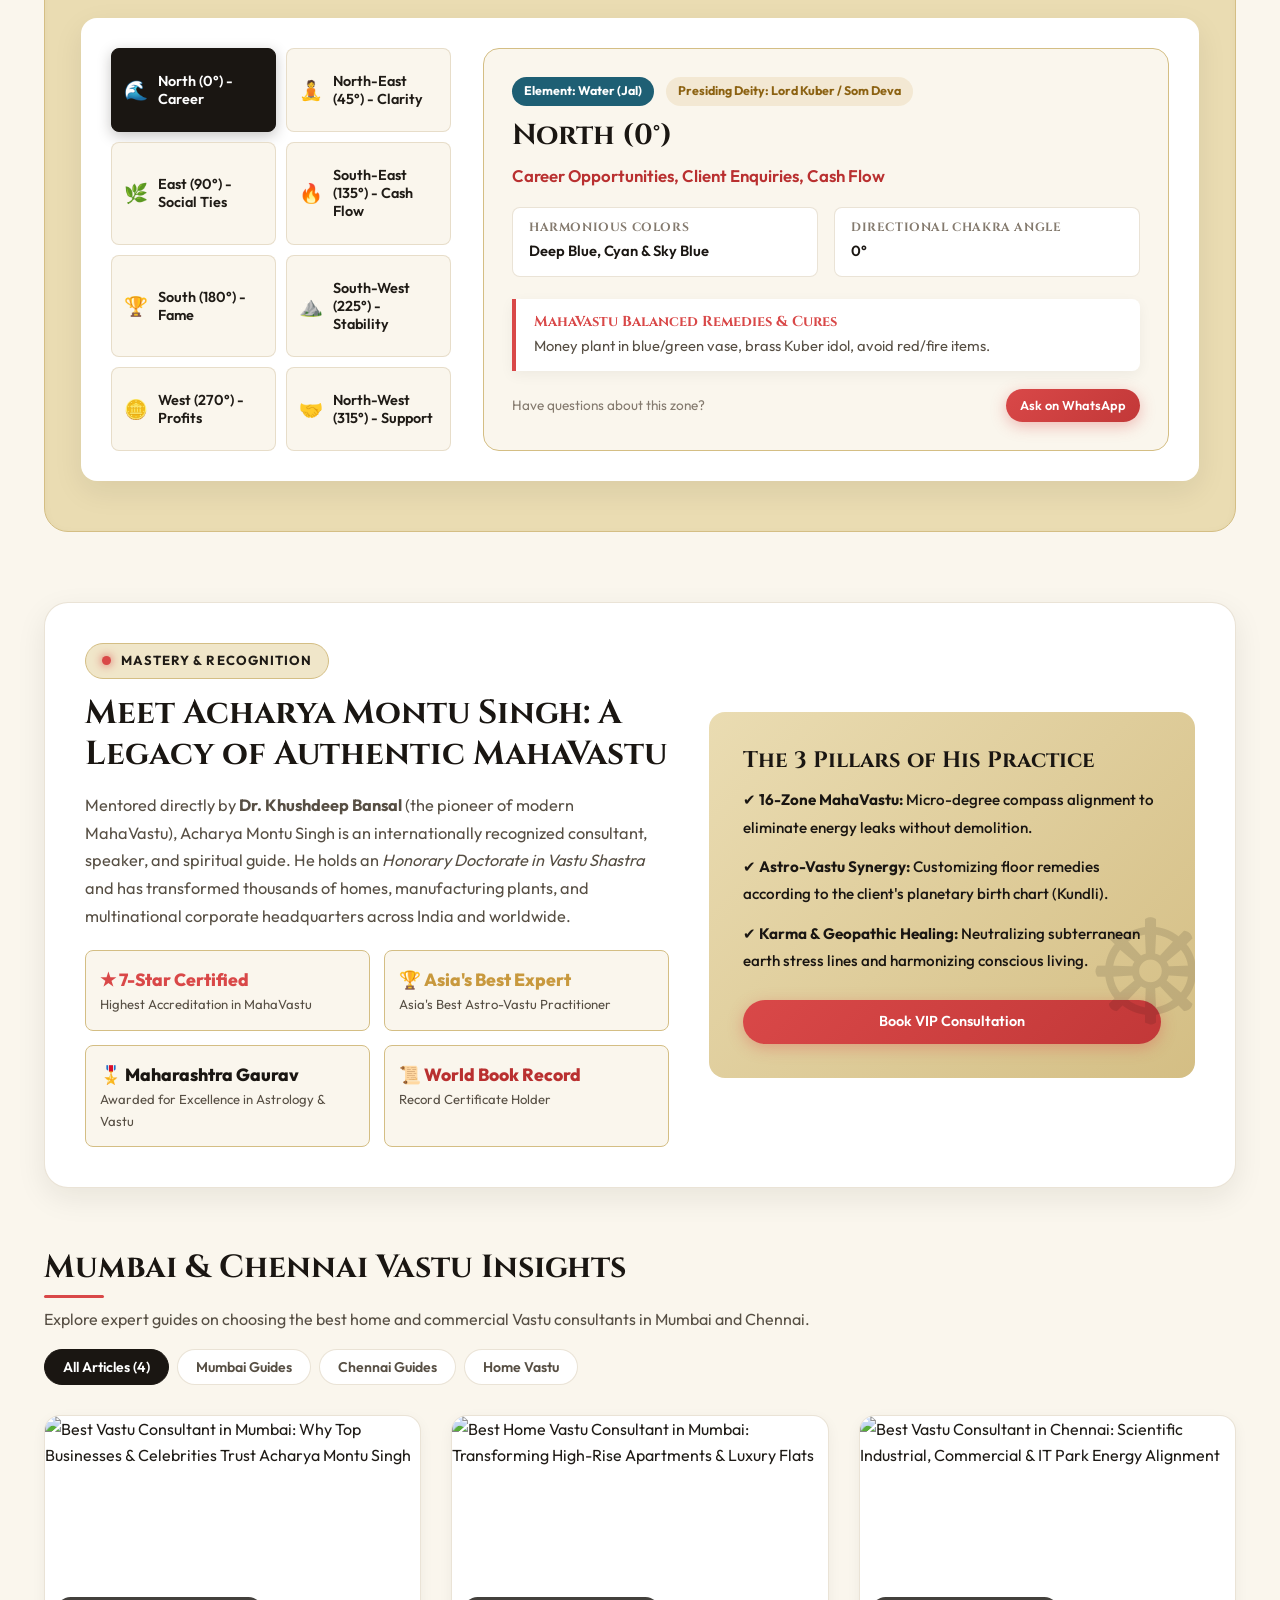
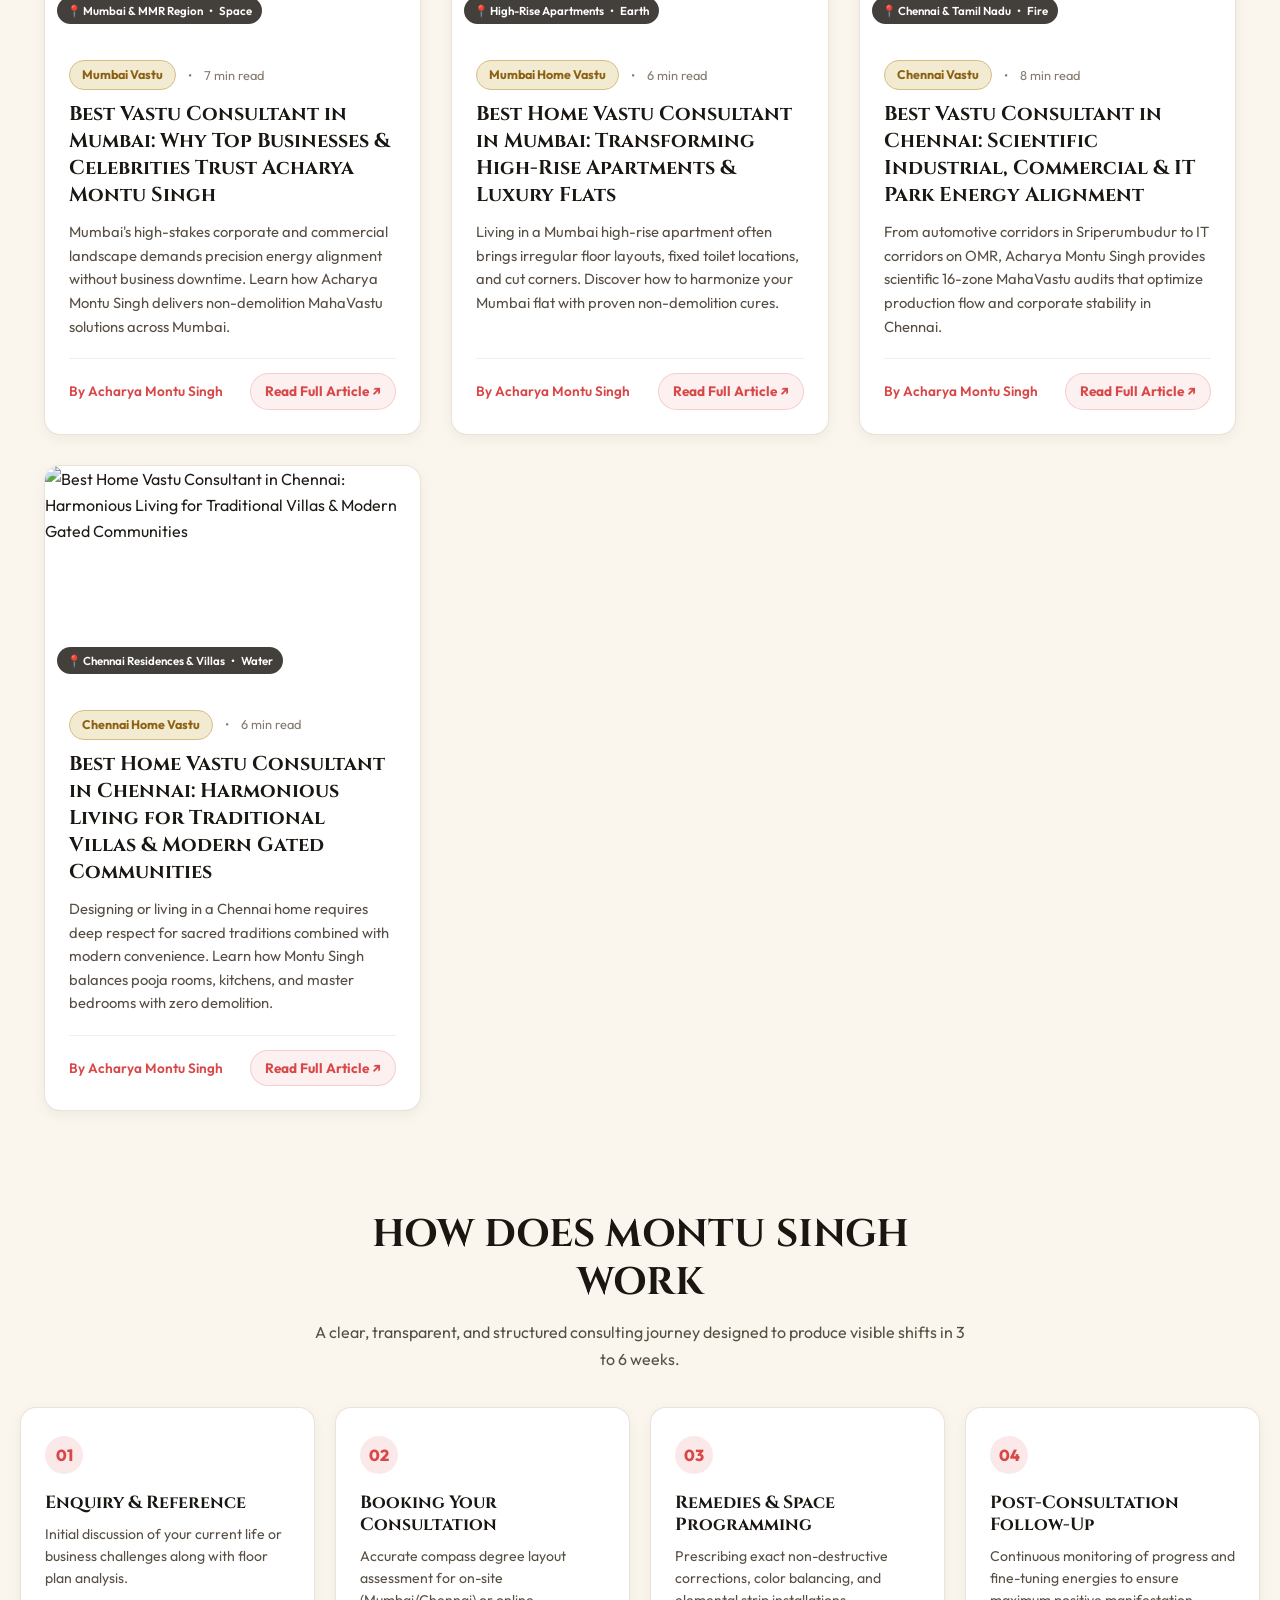
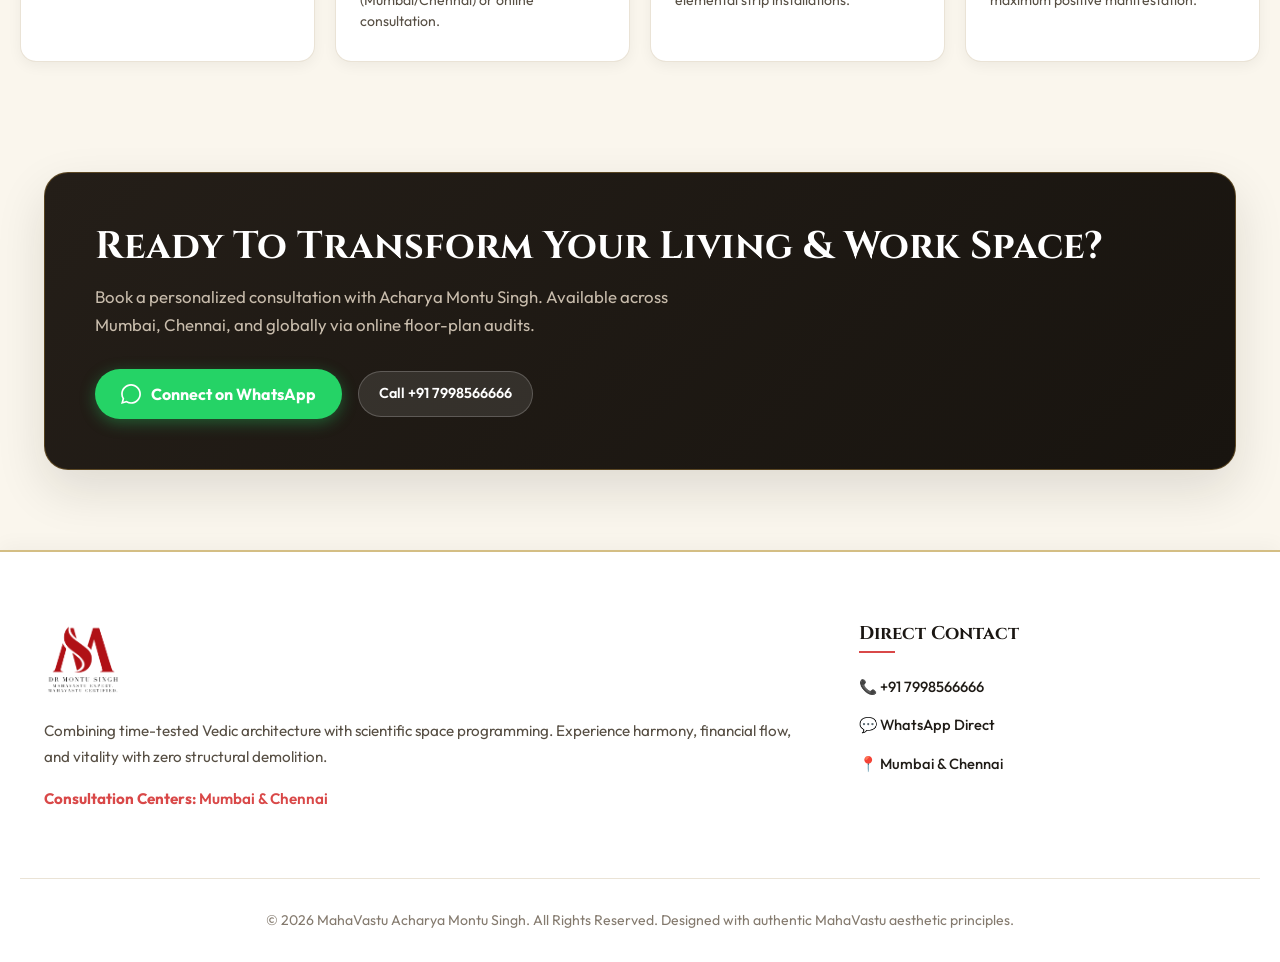
==== commit ded0feef: "Change footer background to clean white with dark typography" ====
--- a/index.html
+++ b/index.html
@@ -353,7 +353,7 @@
           <img src="assets/images/logo.png" alt="MahaVastu Acharya Montu Singh Logo" class="footer-logo">
         </a>
         <p>Combining time-tested Vedic architecture with scientific space programming. Experience harmony, financial flow, and vitality with zero structural demolition.</p>
-        <p style="color: var(--mv-sand);"><strong>Consultation Centers:</strong> Mumbai &amp; Chennai</p>
+        <p style="color: var(--mv-red); font-weight: 600;"><strong>Consultation Centers:</strong> Mumbai &amp; Chennai</p>
       </div>
       <div class="footer-col">
         <h4>Direct Contact</h4>
--- a/css/style.css
+++ b/css/style.css
@@ -1218,10 +1218,11 @@
 
 /* Footer (Faithful to MahaVastu palette) */
 .site-footer {
-  background: #14100D;
-  color: #A39686;
+  background: #FFFFFF;
+  color: var(--mv-text-secondary);
   padding: 70px 0 30px;
-  border-top: 3px solid var(--mv-gold);
+  border-top: 2px solid var(--mv-sand-dark);
+  box-shadow: 0 -4px 20px rgba(26, 22, 18, 0.04);
 }
 
 .footer-grid {
@@ -1232,7 +1233,7 @@
 }
 
 .footer-col h4 {
-  color: #FFFFFF;
+  color: var(--mv-dark);
   font-size: 1.15rem;
   margin-bottom: 20px;
   position: relative;
@@ -1250,9 +1251,10 @@
 }
 
 .footer-col p {
-  font-size: 0.9rem;
+  font-size: 0.95rem;
   line-height: 1.7;
   margin-bottom: 16px;
+  color: var(--mv-text-secondary);
 }
 
 .footer-links {
@@ -1260,25 +1262,26 @@
 }
 
 .footer-links li {
-  margin-bottom: 10px;
+  margin-bottom: 12px;
 }
 
 .footer-links a {
-  color: #A39686;
-  font-size: 0.9rem;
+  color: var(--mv-text-primary);
+  font-size: 0.92rem;
+  font-weight: 500;
 }
 
 .footer-links a:hover {
-  color: var(--mv-gold-glow);
+  color: var(--mv-red);
   padding-left: 4px;
 }
 
 .footer-bottom {
   text-align: center;
   padding-top: 30px;
-  border-top: 1px solid rgba(255, 255, 255, 0.08);
-  font-size: 0.85rem;
-  color: #7D7062;
+  border-top: 1px solid var(--mv-border);
+  font-size: 0.88rem;
+  color: var(--mv-text-muted);
 }
 
 /* Responsive adjustments */
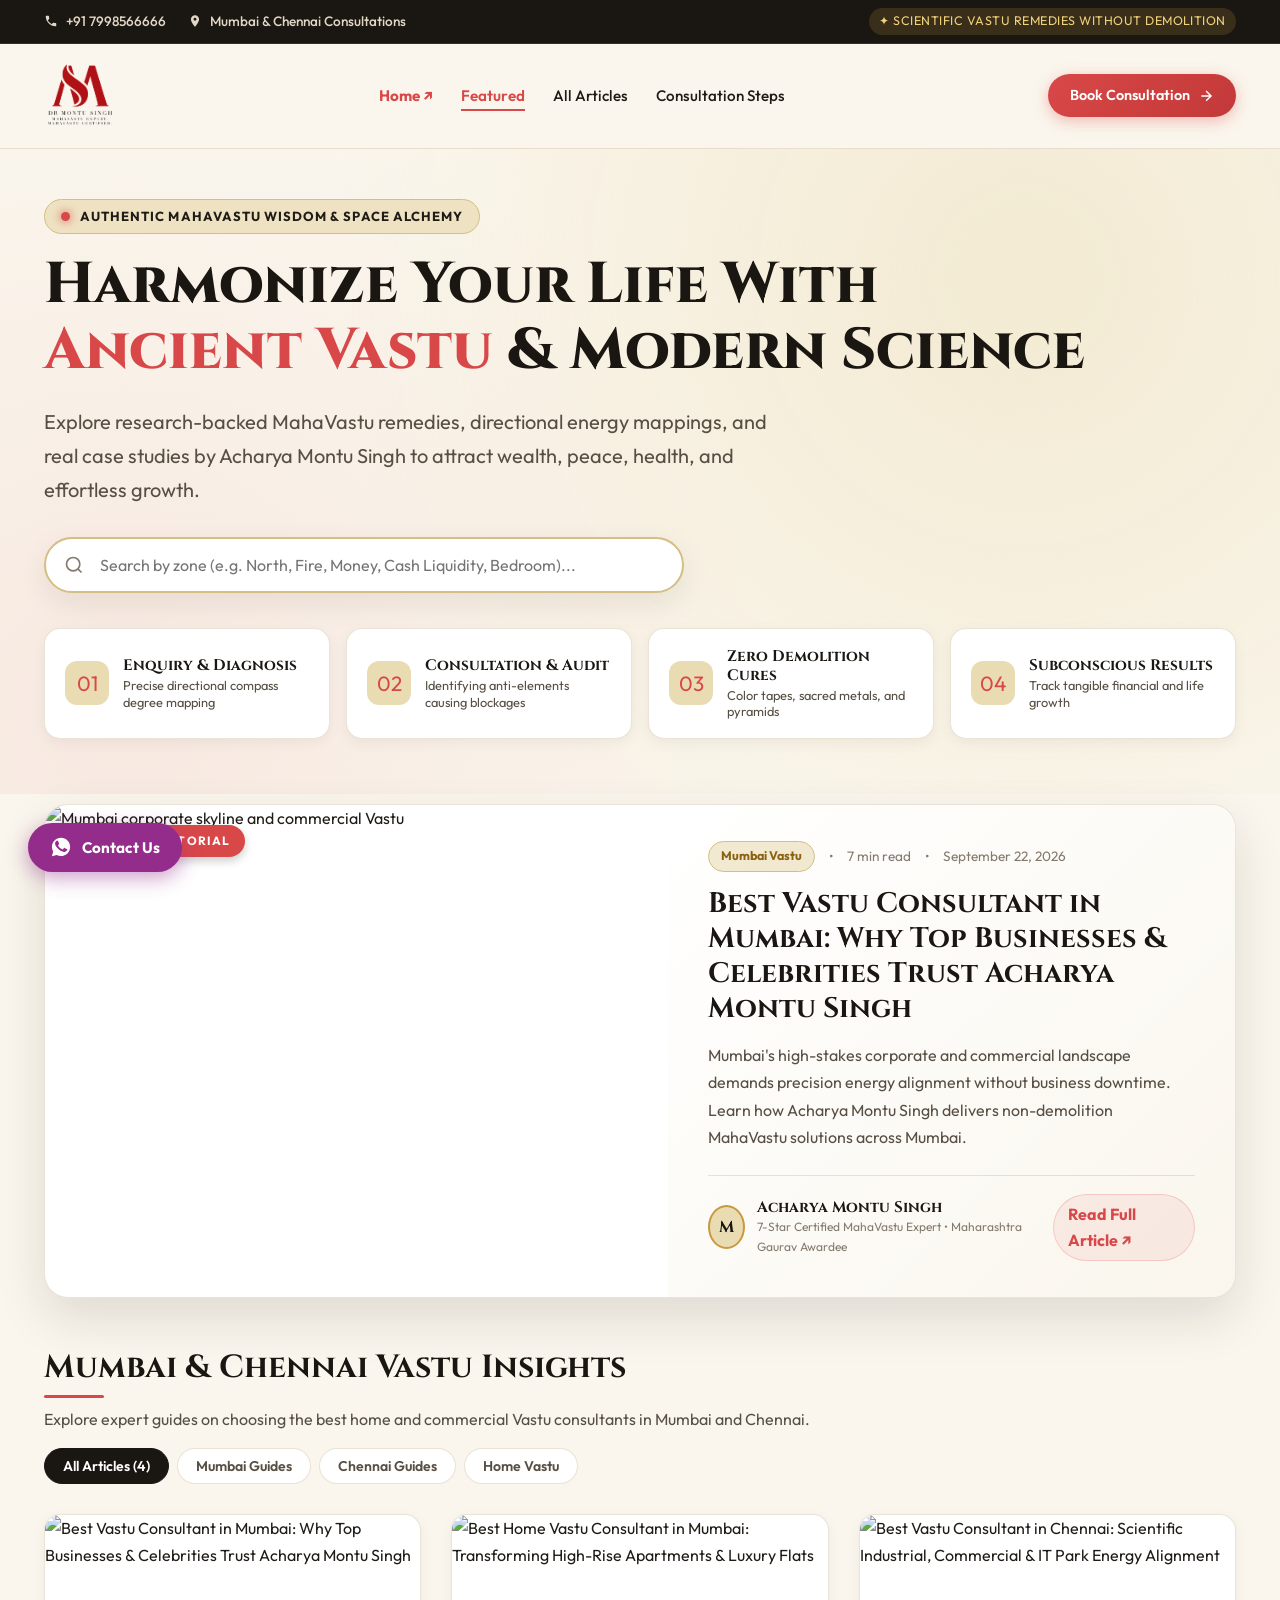
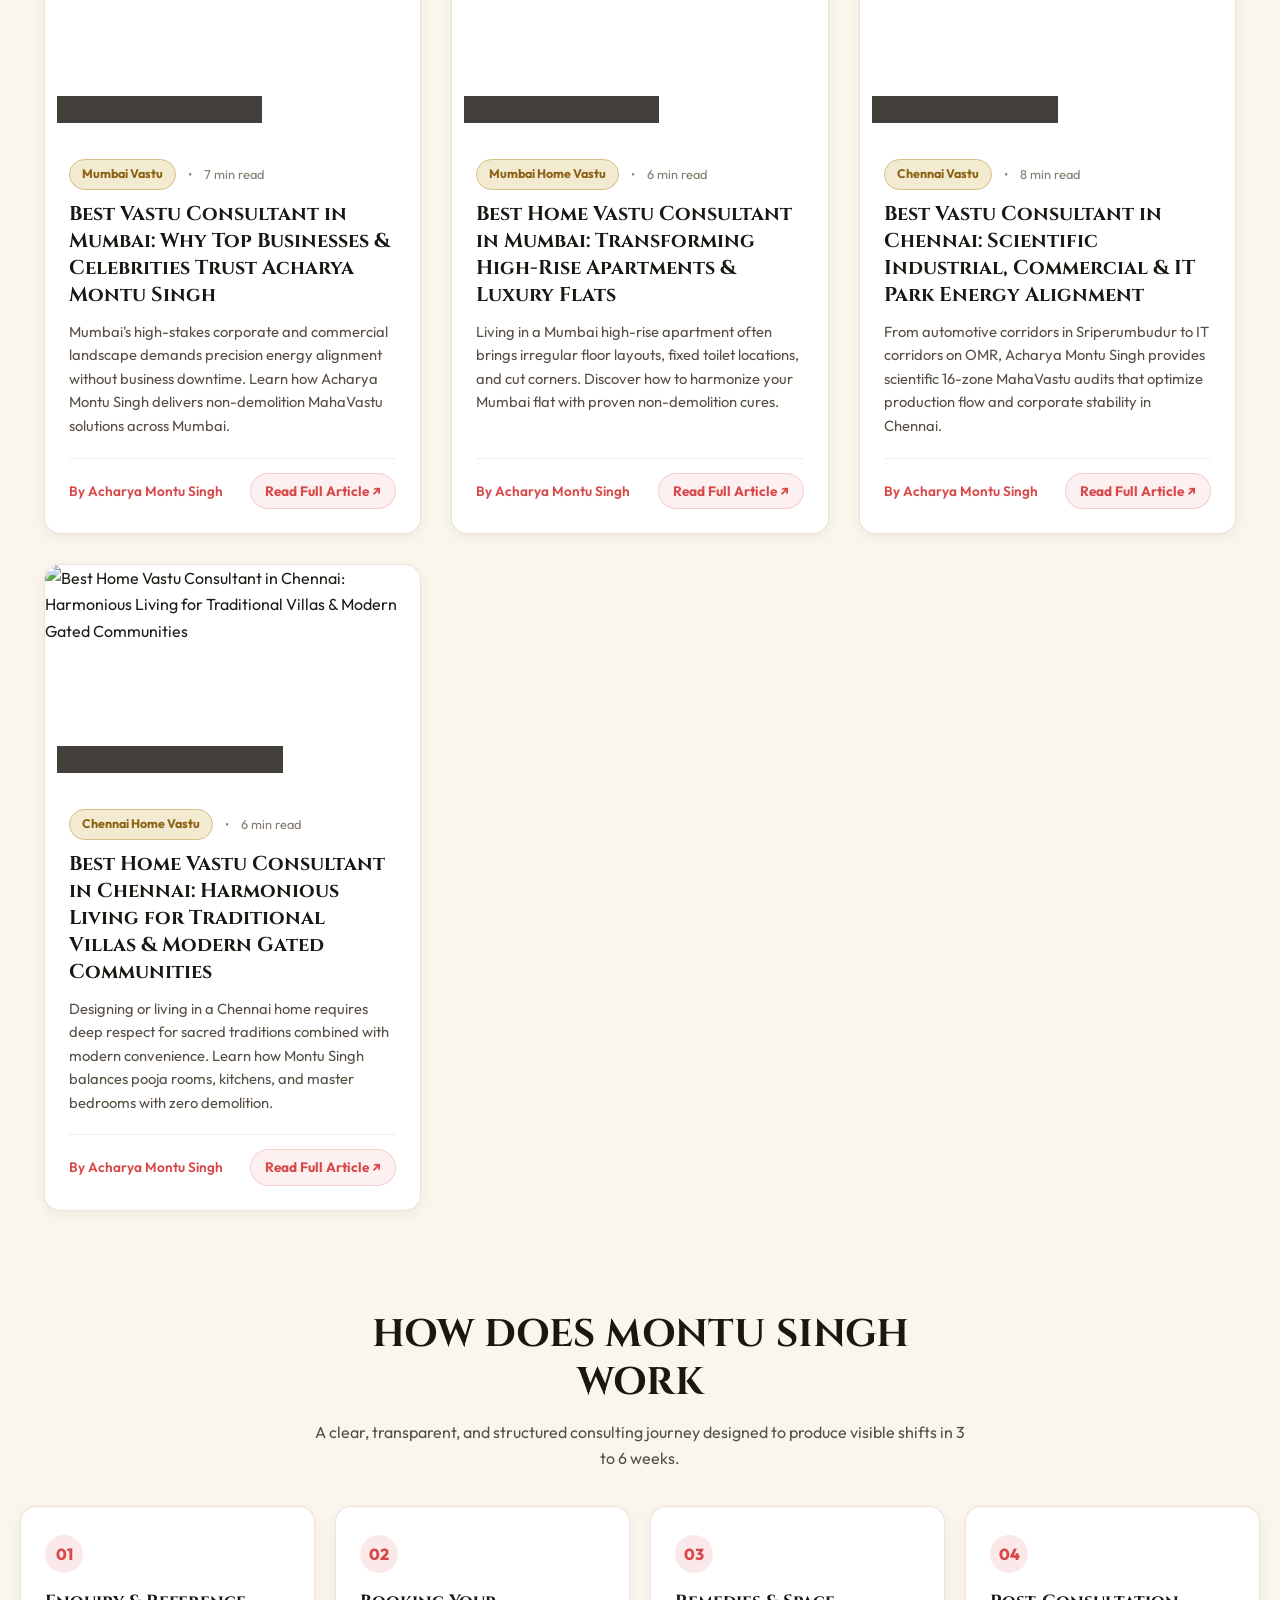
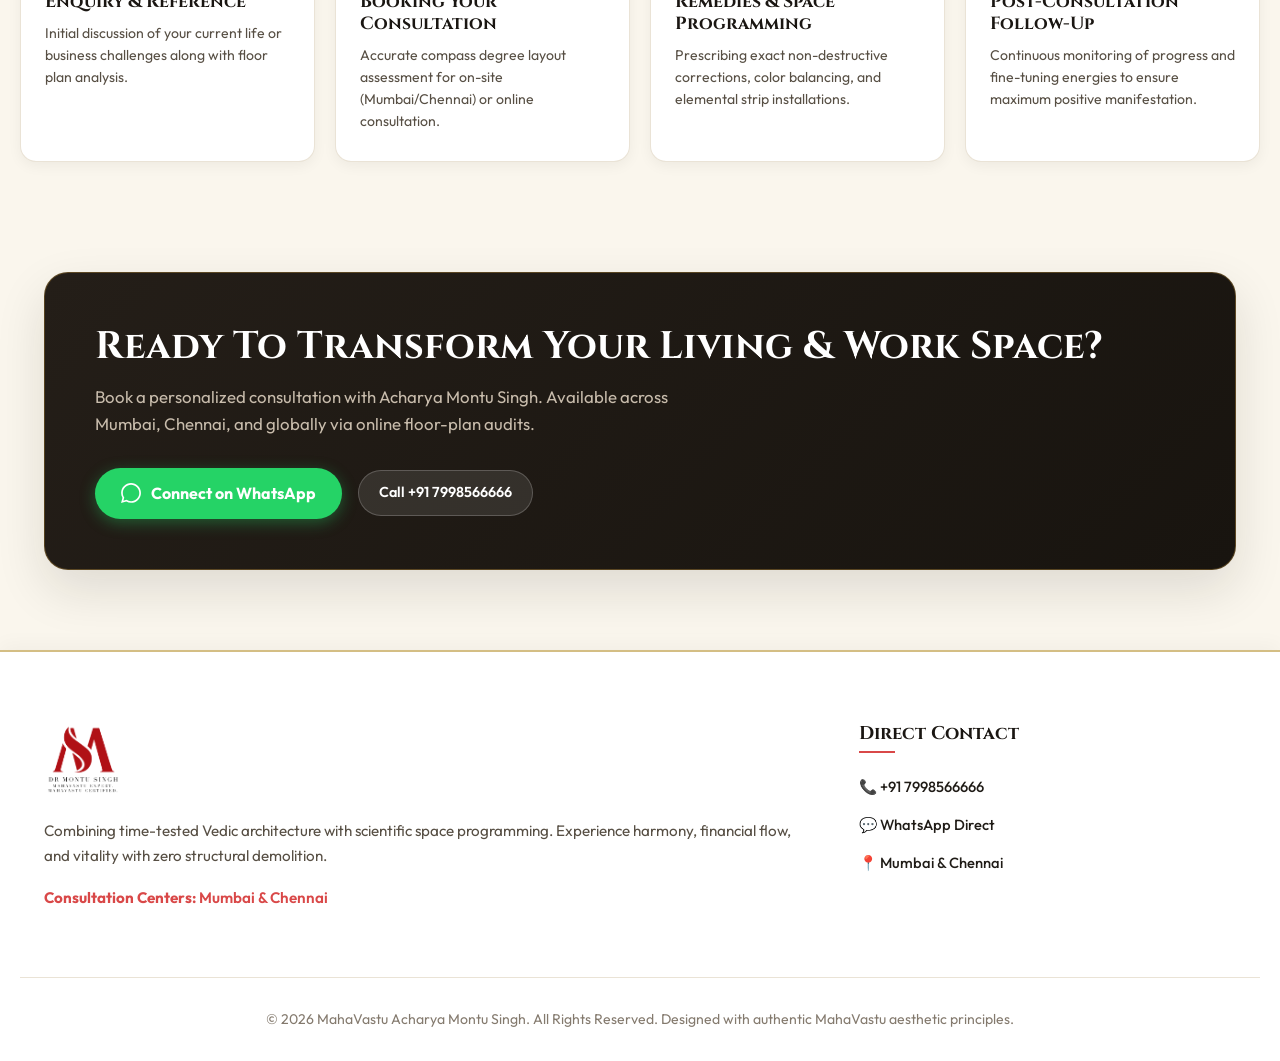
==== commit 48f5f747: "Remove direction guide and mastery sections" ====
--- a/index.html
+++ b/index.html
@@ -46,7 +46,6 @@
         <ul class="nav-links">
           <li><a href="https://www.mahavastumontusingh.com/" target="_blank" rel="noopener noreferrer" style="font-weight: 700; color: var(--mv-red);">Home ↗</a></li>
           <li><a href="#featured" class="active">Featured</a></li>
-          <li><a href="#direction-guide">16 Direction Guide</a></li>
           <li><a href="#articles">All Articles</a></li>
           <li><a href="#how-it-works">Consultation Steps</a></li>
         </ul>
@@ -147,7 +146,7 @@
                 <p>7-Star Certified MahaVastu Expert • Maharashtra Gaurav Awardee</p>
               </div>
             </div>
-            <a href="article.html?id=best-vastu-consultant-in-mumbai" target="_blank" class="read-more-btn" onclick="event.stopPropagation()" aria-label="Read featured article">
+            <a href="article.html?id=best-vastu-consultant-in-mumbai" class="read-more-btn" onclick="event.stopPropagation()" aria-label="Read featured article">
               Read Full Article ↗
             </a>
           </div>
@@ -155,106 +154,7 @@
       </article>
     </section>
 
-    <!-- Interactive Direction Guide (Highlight Feature inspired by Montu Singh Site) -->
-    <section class="container" id="direction-guide">
-      <div class="direction-guide-section">
-        <div class="direction-guide-header">
-          <h2>A DIRECTION GUIDE TO 16 ZONES</h2>
-          <p>Click any cardinal direction below to inspect its governing element, deity, life attributes, and proven MahaVastu remedies.</p>
-        </div>
-
-        <div class="direction-explorer">
-          <!-- Zone Selection Buttons -->
-          <div class="zone-selector-grid">
-            <button class="zone-btn active" data-zone="north">
-              <span class="zone-icon">🌊</span>
-              <span>North (0°) - Career</span>
-            </button>
-            <button class="zone-btn" data-zone="north-east">
-              <span class="zone-icon">🧘</span>
-              <span>North-East (45°) - Clarity</span>
-            </button>
-            <button class="zone-btn" data-zone="east">
-              <span class="zone-icon">🌿</span>
-              <span>East (90°) - Social Ties</span>
-            </button>
-            <button class="zone-btn" data-zone="south-east">
-              <span class="zone-icon">🔥</span>
-              <span>South-East (135°) - Cash Flow</span>
-            </button>
-            <button class="zone-btn" data-zone="south">
-              <span class="zone-icon">🏆</span>
-              <span>South (180°) - Fame</span>
-            </button>
-            <button class="zone-btn" data-zone="south-west">
-              <span class="zone-icon">⛰️</span>
-              <span>South-West (225°) - Stability</span>
-            </button>
-            <button class="zone-btn" data-zone="west">
-              <span class="zone-icon">🪙</span>
-              <span>West (270°) - Profits</span>
-            </button>
-            <button class="zone-btn" data-zone="north-west">
-              <span class="zone-icon">🤝</span>
-              <span>North-West (315°) - Support</span>
-            </button>
-          </div>
-
-          <!-- Zone Detail Info Box -->
-          <div class="zone-detail-panel" id="zoneDetailPanel">
-            <!-- Dynamically populated by JS -->
-          </div>
-        </div>
-      </div>
-    </section>
-
-    <!-- Montu Singh Credentials & Awards Section (New Google Search Insights) -->
-    <section class="container" style="margin: 45px auto 60px;">
-      <div style="background: #FFF; border: 1px solid var(--mv-border); border-radius: var(--mv-radius-lg); padding: 40px; box-shadow: var(--mv-shadow-md); display: grid; grid-template-columns: 1.2fr 1fr; gap: 40px; align-items: center;">
-        <div>
-          <div class="hero-badge-wrap" style="margin-bottom: 14px;">
-            <span class="hero-dot"></span>
-            <span>Mastery &amp; Recognition</span>
-          </div>
-          <h2 style="font-size: clamp(1.8rem, 2.6vw, 2.4rem); margin-bottom: 16px; color: var(--mv-dark);">
-            Meet Acharya Montu Singh: A Legacy of Authentic MahaVastu
-          </h2>
-          <p style="color: var(--mv-text-secondary); font-size: 1.02rem; line-height: 1.7; margin-bottom: 20px;">
-            Mentored directly by <strong>Dr. Khushdeep Bansal</strong> (the pioneer of modern MahaVastu), Acharya Montu Singh is an internationally recognized consultant, speaker, and spiritual guide. He holds an <em>Honorary Doctorate in Vastu Shastra</em> and has transformed thousands of homes, manufacturing plants, and multinational corporate headquarters across India and worldwide.
-          </p>
-          <div style="display: grid; grid-template-columns: repeat(2, 1fr); gap: 14px;">
-            <div style="background: var(--mv-cream); padding: 14px; border-radius: 8px; border: 1px solid var(--mv-sand-dark);">
-              <div style="font-weight: 800; color: var(--mv-red); font-size: 1.1rem;">★ 7-Star Certified</div>
-              <div style="font-size: 0.82rem; color: var(--mv-text-secondary);">Highest Accreditation in MahaVastu</div>
-            </div>
-            <div style="background: var(--mv-cream); padding: 14px; border-radius: 8px; border: 1px solid var(--mv-sand-dark);">
-              <div style="font-weight: 800; color: var(--mv-gold); font-size: 1.1rem;">🏆 Asia's Best Expert</div>
-              <div style="font-size: 0.82rem; color: var(--mv-text-secondary);">Asia's Best Astro-Vastu Practitioner</div>
-            </div>
-            <div style="background: var(--mv-cream); padding: 14px; border-radius: 8px; border: 1px solid var(--mv-sand-dark);">
-              <div style="font-weight: 800; color: var(--mv-dark); font-size: 1.1rem;">🎖️ Maharashtra Gaurav</div>
-              <div style="font-size: 0.82rem; color: var(--mv-text-secondary);">Awarded for Excellence in Astrology &amp; Vastu</div>
-            </div>
-            <div style="background: var(--mv-cream); padding: 14px; border-radius: 8px; border: 1px solid var(--mv-sand-dark);">
-              <div style="font-weight: 800; color: var(--mv-red-dark); font-size: 1.1rem;">📜 World Book Record</div>
-              <div style="font-size: 0.82rem; color: var(--mv-text-secondary);">Record Certificate Holder</div>
-            </div>
-          </div>
-        </div>
-        <div style="background: linear-gradient(135deg, var(--mv-sand), var(--mv-sand-dark)); border-radius: var(--mv-radius-md); padding: 34px; color: var(--mv-dark); position: relative; overflow: hidden;">
-          <div style="position: absolute; right: -20px; bottom: -20px; font-size: 9rem; opacity: 0.12; font-family: 'Cinzel', serif;">☸</div>
-          <h3 style="font-size: 1.4rem; margin-bottom: 12px; color: var(--mv-dark);">The 3 Pillars of His Practice</h3>
-          <ul style="list-style: none; padding: 0; line-height: 1.8; font-size: 0.95rem; font-weight: 500;">
-            <li style="margin-bottom: 12px;">✔ <strong>16-Zone MahaVastu:</strong> Micro-degree compass alignment to eliminate energy leaks without demolition.</li>
-            <li style="margin-bottom: 12px;">✔ <strong>Astro-Vastu Synergy:</strong> Customizing floor remedies according to the client's planetary birth chart (Kundli).</li>
-            <li style="margin-bottom: 12px;">✔ <strong>Karma &amp; Geopathic Healing:</strong> Neutralizing subterranean earth stress lines and harmonizing conscious living.</li>
-          </ul>
-          <a href="https://wa.me/917998566666?text=Hello%20Dr.%20Montu%20Singh%20Sir,%20I%20want%20to%20consult%20for%20my%20property." target="_blank" class="btn-primary" style="margin-top: 14px; width: 100%; justify-content: center;">
-            Book VIP Consultation
-          </a>
-        </div>
-      </div>
-    </section>
+
 
     <!-- Blog Articles Grid Section -->
     <section class="container filter-section" id="articles">
